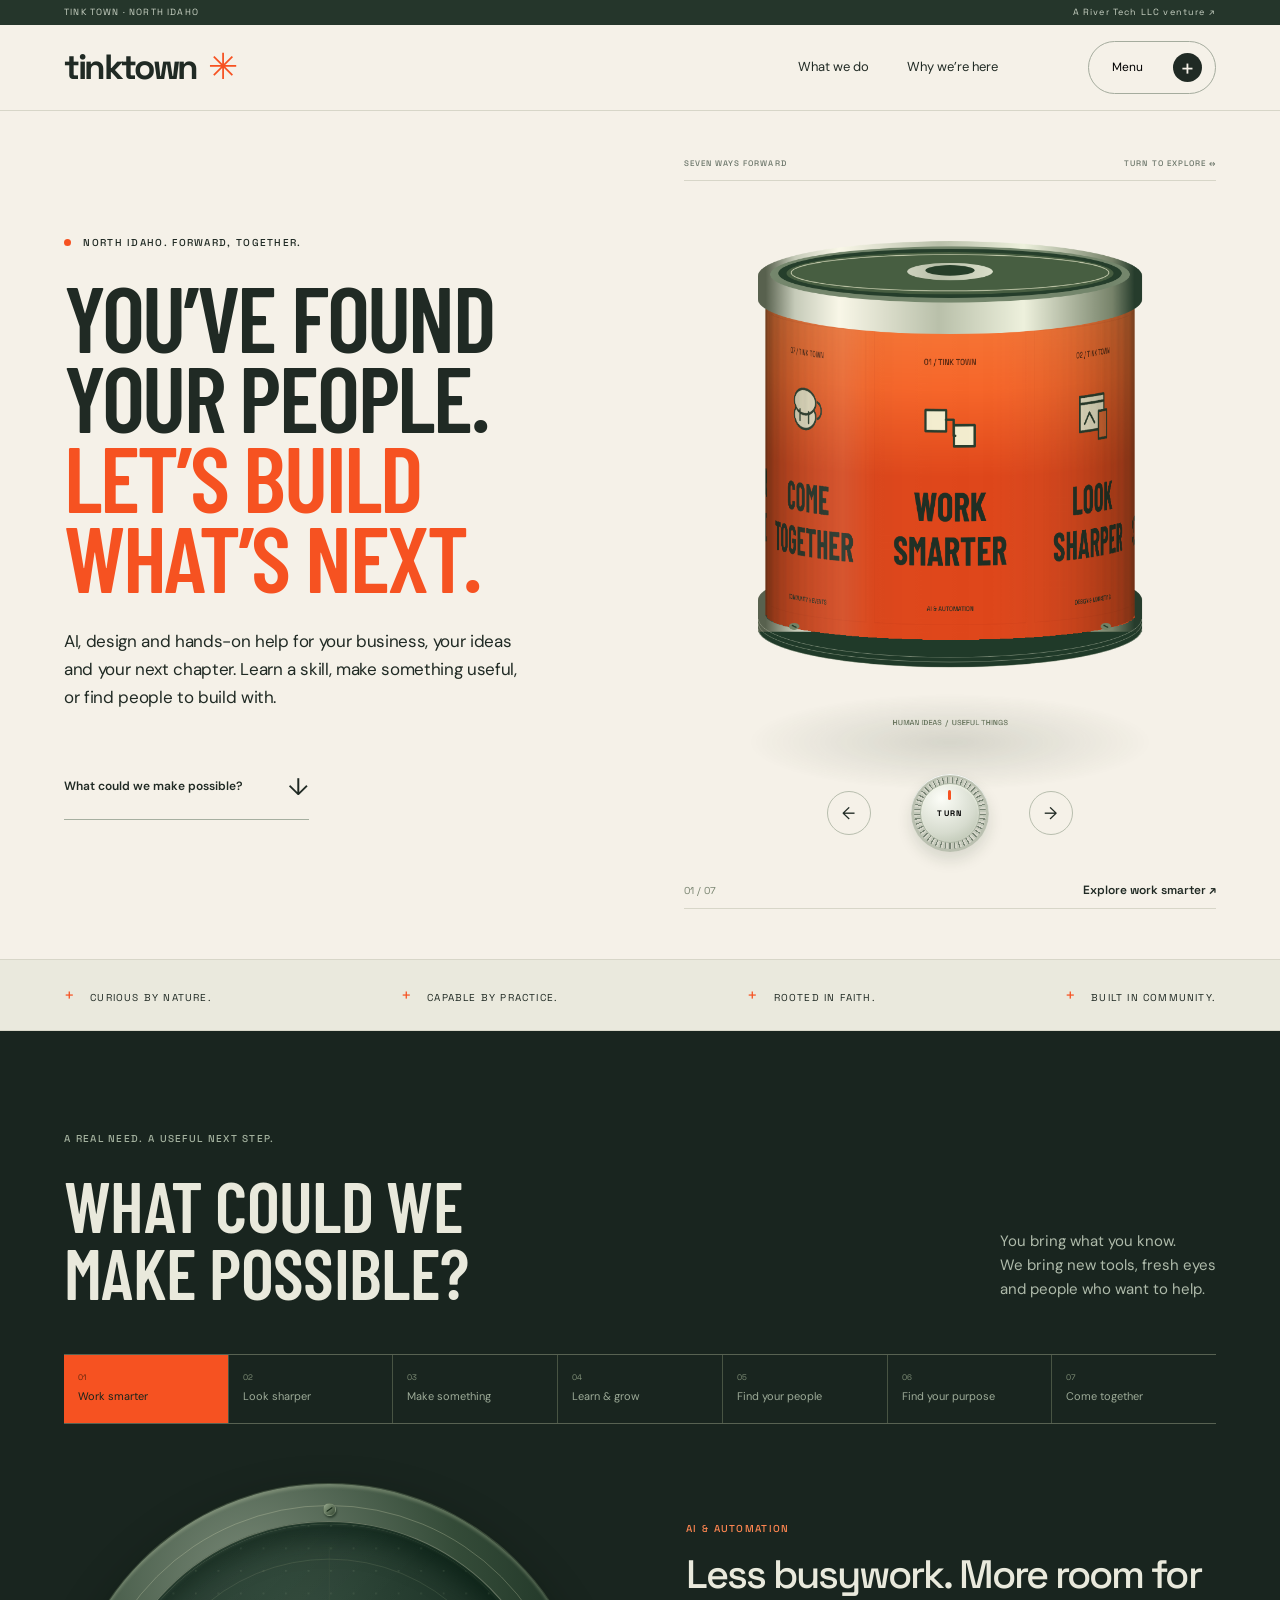
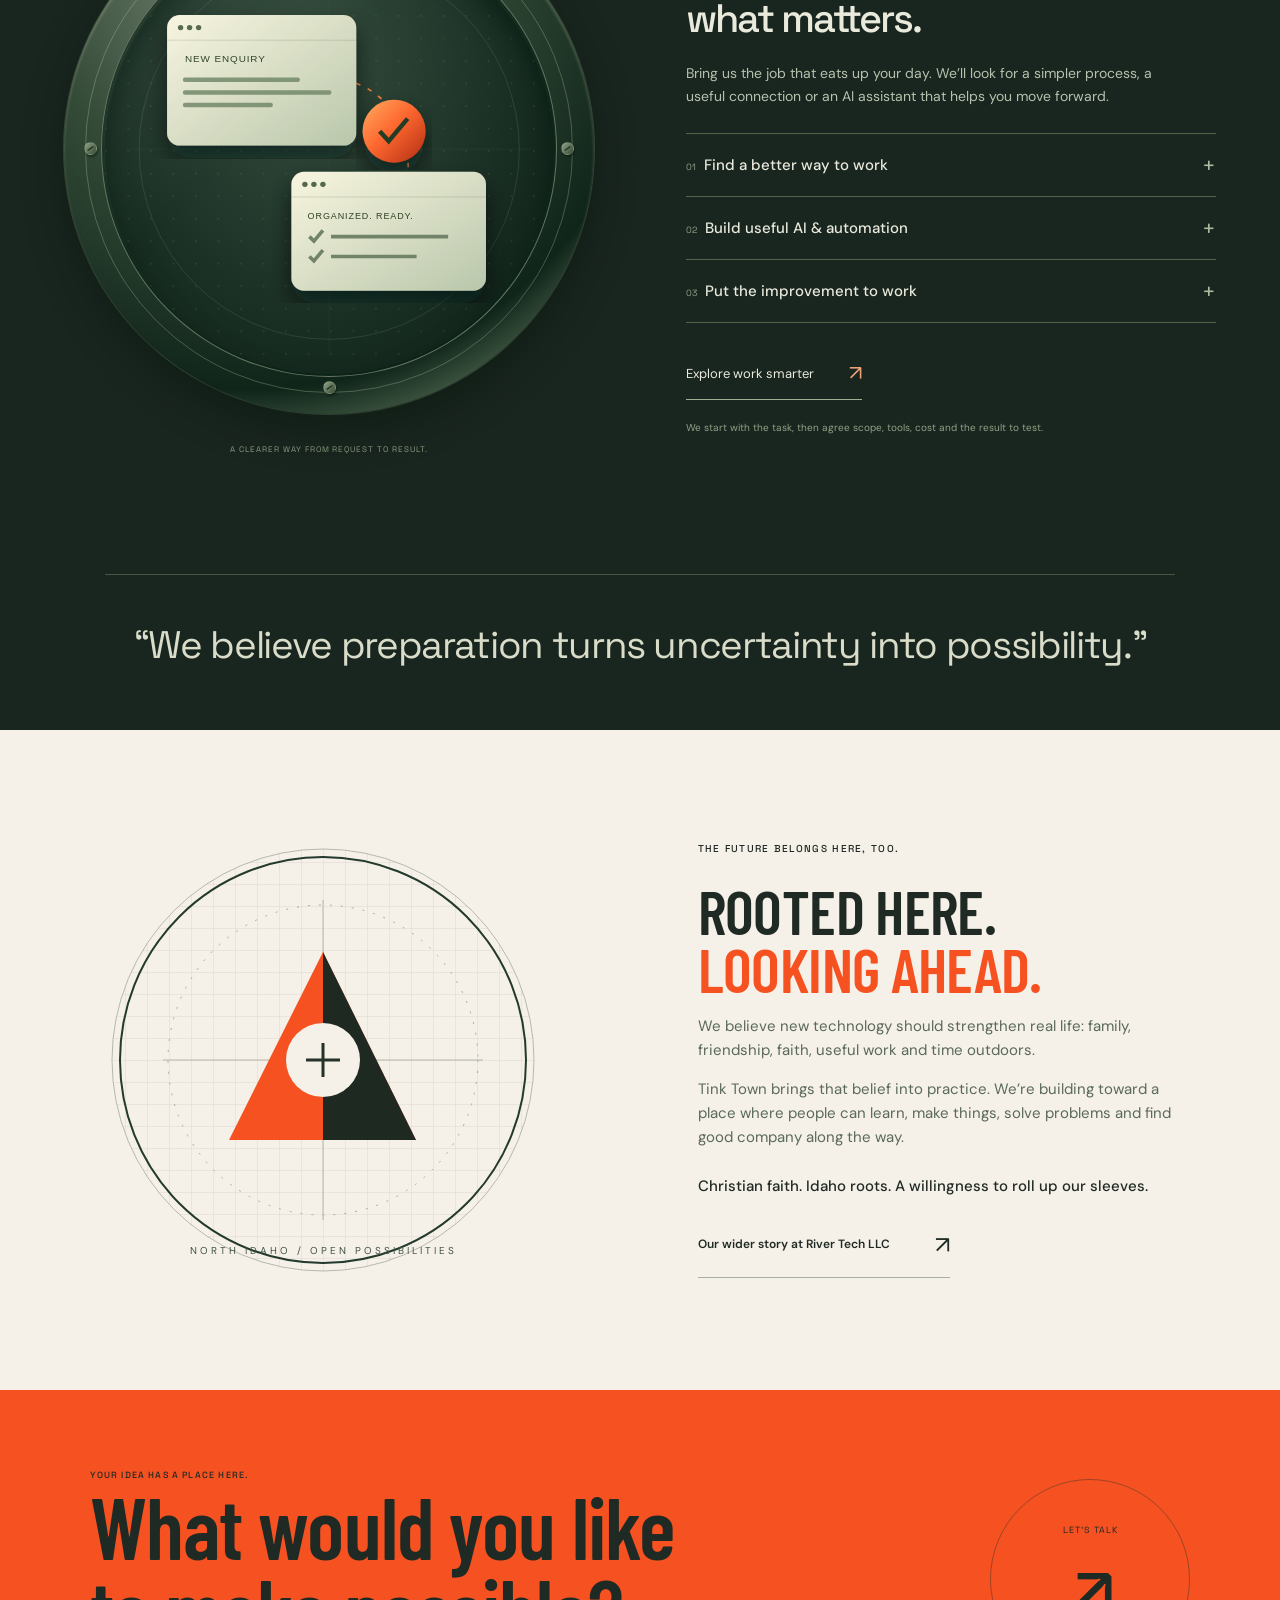
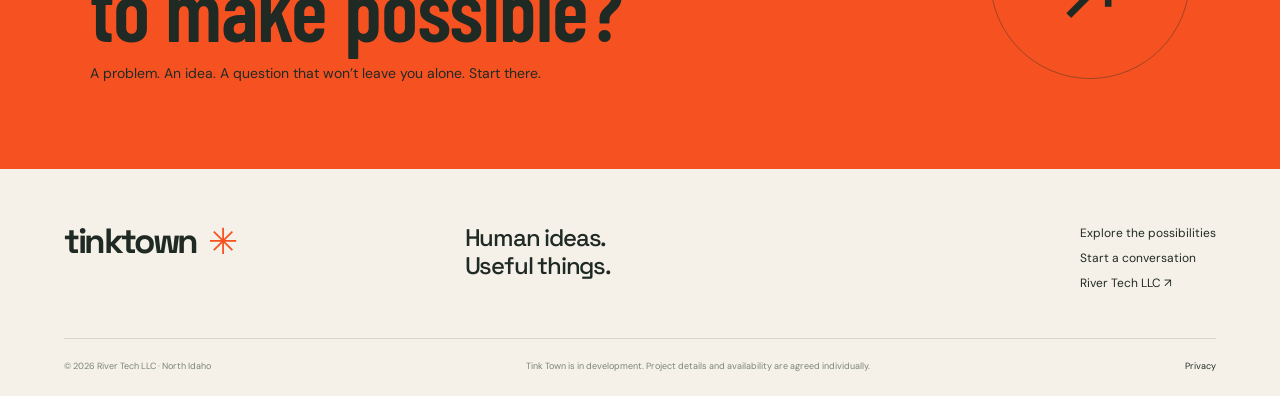
==== index.html @ 8df25b3e "Publish Tink Town at tink.town" ====
<!doctype html><html lang="en"><head><meta charset="utf-8"><meta name="viewport" content="width=device-width,initial-scale=1"><meta name="robots" content="index,follow"><meta name="theme-color" content="#f5f1e8"><title>You’ve found your people. Let’s build what’s next. | Tink Town</title><link rel="canonical" href="https://tink.town/"><meta name="description" content="Human ideas. Useful things. Explore practical help with AI, design, making and learning in North Idaho."><link rel="icon" href="assets/mark.svg" type="image/svg+xml"><link rel="preconnect" href="https://fonts.googleapis.com"><link rel="preconnect" href="https://fonts.gstatic.com" crossorigin><link href="https://fonts.googleapis.com/css2?family=Barlow+Condensed:wght@600;700;800&family=DM+Sans:wght@400;500;600;700&family=Space+Grotesk:wght@400;500;600;700&display=swap" rel="stylesheet"><link href="assets/site.css?v=20261024-public" rel="stylesheet"></head><body class="home"><a class="skip" href="#main">Skip to content</a><div class="preview-line">TINK TOWN · NORTH IDAHO <span><a href="https://rivertech.llc/">A River Tech LLC venture ↗</a></span></div><header class="site-header"><a class="wordmark" href="index.html" aria-label="Tink Town home">tinktown<span class="brand-star" aria-hidden="true">✳</span></a><nav aria-label="Main navigation"><a href="index.html#services">What we do</a><a href="index.html#our-story">Why we’re here</a></nav><button class="menu-button" aria-label="Open navigation" aria-controls="navigation" aria-haspopup="dialog" aria-expanded="false"><span>Menu</span><i aria-hidden="true">+</i></button></header><dialog id="navigation"><div class="dialog-top"><a class="wordmark" href="index.html">tinktown<span class="brand-star">✳</span></a><button data-close aria-label="Close navigation">×</button></div><p class="eyebrow">WHAT WOULD YOU LIKE TO DO?</p><div class="menu-grid"><a href="business.html"><span>01</span><strong>Work smarter</strong><small>AI & automation</small><b>↗</b></a><a href="creative.html"><span>02</span><strong>Look sharper</strong><small>Design & marketing</small><b>↗</b></a><a href="making.html"><span>03</span><strong>Make something</strong><small>Making & printing</small><b>↗</b></a><a href="learn.html"><span>04</span><strong>Learn & grow</strong><small>Training & education</small><b>↗</b></a><a href="talent.html"><span>05</span><strong>Find your people</strong><small>Talent & careers</small><b>↗</b></a><a href="purpose.html"><span>06</span><strong>Find your purpose</strong><small>Purpose & coaching</small><b>↗</b></a><a href="community.html"><span>07</span><strong>Come together</strong><small>Community & events</small><b>↗</b></a></div><div class="dialog-foot"><a href="start.html">Bring us an idea ↗</a><a href="https://rivertech.llc/">Our River Tech family ↗</a></div></dialog>
<main id="main">
<section class="hero wrap">
<div class="hero-copy"><p class="eyebrow"><span class="signal"></span> NORTH IDAHO. FORWARD, TOGETHER.</p><h1>YOU’VE FOUND<br>YOUR PEOPLE.<br><em>LET’S BUILD<br>WHAT’S NEXT.</em></h1><p class="hero-intro">AI, design and hands-on help for your business, your ideas and your next chapter. Learn a skill, make something useful, or find people to build with.</p><a class="text-link" href="#services">What could we make possible? <span>↓</span></a></div>
<div class="instrument"><div class="instrument-note"><span>SEVEN WAYS FORWARD</span><span>TURN TO EXPLORE ↔</span></div><canvas id="service-drum" width="1000" height="1100" aria-hidden="true"></canvas><div class="drum-controls"><button id="drum-prev" class="small-round" aria-label="Previous service">←</button><button id="drum-dial" class="dial" aria-label="Turn to the next service"><span class="dial-grip"></span><span class="dial-cap"><i></i><b>TURN</b></span></button><button id="drum-next" class="small-round" aria-label="Next service">→</button></div><div class="drum-caption" aria-live="polite"><span id="drum-count">01 / 07</span><a id="drum-link" href="#business">Explore work smarter <b>↗</b></a></div></div>
</section>
<div class="purpose-strip"><span>CURIOUS BY NATURE.</span><span>CAPABLE BY PRACTICE.</span><span>ROOTED IN FAITH.</span><span>BUILT IN COMMUNITY.</span></div>
<section class="services dark" id="services"><div class="wrap"><div class="section-heading"><div><p class="eyebrow">A REAL NEED. A USEFUL NEXT STEP.</p><h2>WHAT COULD WE<br>MAKE POSSIBLE?</h2></div><p>You bring what you know.<br>We bring new tools, fresh eyes<br>and people who want to help.</p></div><div class="mobile-service-picker"><label for="mobile-service-select">Find your starting point</label><select id="mobile-service-select" aria-controls="service-panel"><option value="0">Work smarter — AI & automation</option><option value="1">Look sharper — Design & marketing</option><option value="2">Make something — Making & printing</option><option value="3">Learn & grow — Training & education</option><option value="4">Find your people — Talent & careers</option><option value="5">Find your purpose — Purpose & coaching</option><option value="6">Come together — Community & events</option></select></div><div class="category-tabs" role="tablist" aria-label="Service categories"><button role="tab" id="tab-business" aria-controls="service-panel" aria-selected="true" tabindex="0" data-category="0"><span>01</span>Work smarter</button><button role="tab" id="tab-creative" aria-controls="service-panel" aria-selected="false" tabindex="-1" data-category="1"><span>02</span>Look sharper</button><button role="tab" id="tab-making" aria-controls="service-panel" aria-selected="false" tabindex="-1" data-category="2"><span>03</span>Make something</button><button role="tab" id="tab-learning" aria-controls="service-panel" aria-selected="false" tabindex="-1" data-category="3"><span>04</span>Learn & grow</button><button role="tab" id="tab-talent" aria-controls="service-panel" aria-selected="false" tabindex="-1" data-category="4"><span>05</span>Find your people</button><button role="tab" id="tab-purpose" aria-controls="service-panel" aria-selected="false" tabindex="-1" data-category="5"><span>06</span>Find your purpose</button><button role="tab" id="tab-community" aria-controls="service-panel" aria-selected="false" tabindex="-1" data-category="6"><span>07</span>Come together</button></div><div class="service-layout" id="service-panel" role="tabpanel" aria-labelledby="tab-business"><div class="portal-col"><div class="portal"><div class="portal-bolts" aria-hidden="true"><i></i><i></i><i></i><i></i></div><div class="portal-inner" id="portal-art" aria-hidden="true"></div><div class="portal-rim" aria-hidden="true"></div></div><span class="portal-caption" id="portal-caption">A CLEARER WAY FROM REQUEST TO RESULT.</span></div><div class="service-copy"><p class="eyebrow orange" id="service-label">AI & AUTOMATION</p><h3 id="service-headline">Less busywork.<br>More room for what matters.</h3><p id="service-intro"></p><div id="service-offers" class="offer-list"></div><div class="service-actions"><a id="service-cta" class="light-link" href="business.html">Explore work smarter <span>↗</span></a></div><p class="delivery-note" id="service-delivery"></p></div></div><blockquote class="service-quote" id="service-quote">“We believe preparation turns uncertainty into possibility.”</blockquote></div></section>
<section class="our-story wrap" id="our-story"><div class="story-emblem" aria-hidden="true"><svg viewBox="0 0 440 440"><defs><pattern id="grid" width="22" height="22" patternUnits="userSpaceOnUse"><path d="M22 0H0V22" fill="none" stroke="#c5c1b7" stroke-width=".5"/></pattern></defs><circle cx="220" cy="220" r="211" fill="url(#grid)" stroke="#b7b9ad"/><circle cx="220" cy="220" r="155" fill="none" stroke="#aaa999" stroke-dasharray="2 9"/><path d="M220 60V380M60 220H380" stroke="#b4b6a9"/><path d="M126 300 220 112 313 300Z" fill="#f65221"/><path d="M220 112v188h93" fill="#1e2921"/><circle cx="220" cy="220" r="37" fill="#f5f1e8"/><path d="M203 220h34M220 203v34" stroke="#243229" stroke-width="3"/><circle cx="220" cy="220" r="203" fill="none" stroke="#233a2d" stroke-width="2"/><text x="220" y="414" text-anchor="middle" font-size="10" letter-spacing="3" fill="#425246">NORTH IDAHO / OPEN POSSIBILITIES</text></svg></div><div><p class="eyebrow">THE FUTURE BELONGS HERE, TOO.</p><h2>ROOTED HERE.<br><em>LOOKING AHEAD.</em></h2><p>We believe new technology should strengthen real life: family, friendship, faith, useful work and time outdoors.</p><p>Tink Town brings that belief into practice. We’re building toward a place where people can learn, make things, solve problems and find good company along the way.</p><p class="story-line">Christian faith. Idaho roots. A willingness to roll up our sleeves.</p><a class="text-link" href="https://rivertech.llc/pages/story.html">Our wider story at River Tech LLC <span>↗</span></a></div></section>
<section class="closing"><div><span class="eyebrow">YOUR IDEA HAS A PLACE HERE.</span><h2>What would you like<br>to make possible?</h2><p>A problem. An idea. A question that won’t leave you alone. Start there.</p></div><a href="start.html?topic=general" class="big-arrow" aria-label="Start a conversation"><span>LET’S TALK</span><b aria-hidden="true">↗</b></a></section></main><footer class="footer"><div class="footer-top"><a class="wordmark" href="index.html">tinktown<span class="brand-star">✳</span></a><p>Human ideas.<br>Useful things.</p><div><a href="index.html#services">Explore the possibilities</a><a href="start.html">Start a conversation</a><a href="https://rivertech.llc/">River Tech LLC ↗</a></div></div><div class="footer-bottom"><span>© 2026 River Tech LLC · North Idaho</span><span>Tink Town is in development. Project details and availability are agreed individually.</span><a href="privacy.html">Privacy</a></div></footer><script>window.SERVICES=[{"id": "business", "name": "Work smarter", "label": "AI & automation", "headline": "Less busywork. More room for what matters.", "intro": "Bring us the job that eats up your day. We’ll look for a simpler process, a useful connection or an AI assistant that helps you move forward.", "delivery": "We start with the task, then agree scope, tools, cost and the result to test.", "url": "business.html", "services": [{"title": "Find a better way to work", "text": "Identify where time and effort are being lost.", "examples": [{"title": "Workflow review", "text": "Find repeated work, bottlenecks and disconnected processes."}]}, {"title": "Build useful AI & automation", "text": "Connect tools and simplify the repeated work that slows your team down.", "examples": [{"title": "AI agents", "text": "Build agents around a defined job, with human review where needed."}, {"title": "Connected business tools", "text": "Move information between systems instead of copying it by hand."}, {"title": "Customer enquiries", "text": "Improve intake and the handling of incoming questions."}, {"title": "Quotes and scheduling", "text": "Simplify preparing quotes and arranging the work."}, {"title": "Customer follow-up", "text": "Help teams keep track of enquiries and next steps."}, {"title": "Data entry", "text": "Reduce repetitive copying and formatting."}, {"title": "Document handling", "text": "Organize, summarize and move documents through a process."}, {"title": "Draft replies and reports", "text": "Prepare useful drafts for a person to review."}, {"title": "Meeting notes into action", "text": "Turn discussion into organized next steps."}]}, {"title": "Put the improvement to work", "text": "Test a small solution, help your team adopt it and support the handover.", "examples": [{"title": "Improvement pilots", "text": "Test a small working change before wider use."}, {"title": "Implementation and handover", "text": "Help the team use the improvement and agree follow-up support."}]}], "quoteRecords": [{"source": "https://rivertech.llc/pages/investing.html", "text": "Less time copying, chasing and formatting; more time thinking, serving customers and moving the business forward.", "id": 58}, {"source": "https://rivertech.llc/", "text": "We believe preparation turns uncertainty into possibility.", "id": 3}]}, {"id": "creative", "name": "Look sharper", "label": "Design & marketing", "headline": "You do good work. Let’s make it show.", "intro": "Your business has a story worth telling. Let’s make the website, images and everyday materials tell it beautifully—and make your next customer’s choice easier.", "delivery": "We agree the creative direction, deliverables and production arrangements around your project.", "url": "creative.html", "services": [{"title": "Websites & brand identity", "text": "Give your business a clear story and a look that reflects the quality of your work.", "examples": [{"title": "Website design and improvement", "text": "Make the business clearer and the customer journey easier."}, {"title": "Visual identity", "text": "Develop or refresh the look of a business or organization."}, {"title": "Messaging and storytelling", "text": "Help people understand what you do and why it matters."}]}, {"title": "Photography & video", "text": "Show what you do through compelling images and films.", "examples": [{"title": "Video production", "text": "Create videos that communicate the work and its value."}, {"title": "Product photography", "text": "Show products and their quality clearly."}]}, {"title": "Marketing & campaign design", "text": "Bring the same strong message to your ads, print materials and outreach.", "examples": [{"title": "Advertising creative", "text": "Create the visual and written materials for advertisements."}, {"title": "Graphic design", "text": "Design useful, consistent business and outreach materials."}, {"title": "Print and sign design", "text": "Create artwork for flyers, posters, signs and other physical materials."}, {"title": "Campaign materials", "text": "Carry one story across website, video, print and outreach."}, {"title": "Church and ministry communication", "text": "Apply design, websites, video and print to ministry and outreach."}]}], "quoteRecords": [{"source": "https://rivertech.llc/pages/tink-town.html", "text": "Our work deserves a better story.", "id": 71}, {"source": "https://rivertech.llc/pages/tink-town.html", "text": "One story. Many ways to share it.", "id": 72}]}, {"id": "making", "name": "Make something", "label": "Making & printing", "headline": "You can picture it. Let’s make it real.", "intro": "A sketch, a file, a broken part, a wild idea. Let’s work through what it needs to do and find a practical way to make it.", "delivery": "Production depends on the equipment and expertise a project needs. Our own workshop will grow in stages; specialist work can be arranged separately.", "url": "making.html", "services": [{"title": "Design & prototype", "text": "Turn an idea, sketch or broken part into something you can test.", "examples": [{"title": "Design from a sketch or idea", "text": "Work out dimensions, materials and what the object needs to do."}, {"title": "3D modeling", "text": "Prepare a digital model for a physical object."}, {"title": "Prototypes and test models", "text": "Make an early version to try and refine."}]}, {"title": "Make, build & tinker", "text": "Create custom parts and projects, or find supplies to build your own.", "examples": [{"title": "Custom and replacement parts", "text": "Assess a broken part or a specific need and possible production methods."}, {"title": "Brackets, fixtures and enclosures", "text": "Make practical parts for holding, protecting or supporting things."}, {"title": "Panels, signs and displays", "text": "Produce useful objects and display pieces."}, {"title": "Filament 3D printing", "text": "Build suitable objects layer by layer from filament."}, {"title": "Resin 3D printing", "text": "Produce suitable detailed parts, with washing and curing."}, {"title": "Fiber laser cutting", "text": "Cut suitable metal parts, brackets, panels and signs."}, {"title": "CO₂ laser cutting", "text": "Cut appropriate materials such as wood and acrylic."}, {"title": "Waterjet cutting", "text": "Cut suitable materials using an abrasive waterjet."}, {"title": "CNC routing", "text": "Shape wood, plastics and composite panels."}, {"title": "CNC milling", "text": "Machine three-dimensional parts from solid stock."}, {"title": "Sheet-metal bending", "text": "Form sheet parts with a press brake."}, {"title": "Parts finishing and assembly", "text": "Deburr, tap, countersink, insert hardware and assemble."}, {"title": "Robotics and electronics projects", "text": "Bring tools and appropriate specialist expertise to practical projects."}, {"title": "Maker supplies", "text": "Sell robotics components, modeling parts and useful supplies."}]}, {"title": "Print & signs", "text": "Produce the everyday materials that help your business get noticed.", "examples": [{"title": "Everyday business printing", "text": "Flyers, brochures, business cards, menus and booklets."}, {"title": "Large-format printing", "text": "Posters, banners, signs and displays."}, {"title": "Vinyl lettering and decals", "text": "Produce adhesive graphics for suitable applications."}, {"title": "Print finishing", "text": "Trim, fold, crease, bind, laminate and mount."}]}], "quoteRecords": [{"source": "https://rivertech.llc/pages/river-tech.html", "text": "From “what if?” to “look what I made.”", "id": 19}, {"source": "https://rivertech.llc/pages/investing.html", "text": "Design it. Print it. Make it.", "id": 18}]}, {"id": "learning", "name": "Learn & grow", "label": "Training & education", "headline": "Come curious. Leave capable.", "intro": "Learn by doing something that matters to you. From everyday AI to hands-on making, the aim is confidence you can put to work.", "delivery": "We agree the subject, instructor, group and venue. Schools and colleges approve their own participation and any academic credit.", "url": "learn.html", "services": [{"title": "AI for you & your team", "text": "Learn to use AI confidently and responsibly on real work.", "examples": [{"title": "AI for everyday work", "text": "Teach individuals and teams using tasks they actually do."}, {"title": "AI for administrators", "text": "Apply AI to documents, communications and repeatable office work."}, {"title": "Agentic Mindset", "text": "Define outcomes, break down work, delegate, review and improve."}, {"title": "Team improvement sprints", "text": "Pair training with a small working improvement."}, {"title": "Ethical and safe technology use", "text": "Teach privacy, accuracy, truthfulness, responsibility and discernment."}]}, {"title": "Creative & maker workshops", "text": "Build skills by making something useful.", "examples": [{"title": "Design and creative technology", "text": "Learn through a useful website, video, graphic or print project."}, {"title": "Robotics workshops", "text": "Learn practical skills through a project that does something."}, {"title": "Youth technology workshops", "text": "Connect young people with useful, hands-on projects."}, {"title": "Specialist creative courses", "text": "Explore coding, games, film, 3D modeling or arts when an instructor and delivery are arranged."}]}, {"title": "Courses for schools & ministries", "text": "Develop a workshop, short course or module around the people you serve.", "examples": [{"title": "School field trips and mentoring", "text": "Connect learning with tools, experienced people and practical work."}, {"title": "College courses and modules", "text": "Develop guest sessions, short courses or modules with a college."}, {"title": "Bible college technology courses", "text": "Connect practical technology with ministry and working life."}, {"title": "Technology for ministry", "text": "Apply tools to research, communication, administration and service."}]}], "quoteRecords": [{"source": "https://rivertech.llc/", "text": "Learn what is changing. Build the skills. Put them to work on something that matters.", "id": 4}, {"source": "https://rivertech.llc/pages/investing.html", "text": "The goal is a working improvement, not a presentation everyone forgets.", "id": 59}]}, {"id": "talent", "name": "Find your people", "label": "Talent & careers", "headline": "Good people. Meaningful work. Let’s connect the two.", "intro": "Find people who can think, communicate and build. Or bring your own abilities and explore where they could make a difference.", "delivery": "Employer introductions and placement terms are being developed. Any fee is agreed with the employer; hiring decisions remain theirs.", "url": "talent.html", "services": [{"title": "Find capable people", "text": "Meet potential hires and see what they can actually do.", "examples": [{"title": "Employer introductions", "text": "Match suitable people to employers with candidate permission."}, {"title": "Evidence of practical ability", "text": "Help employers assess work samples, experience and teamwork."}, {"title": "Employer-paid placement", "text": "Explore a success-fee service for an agreed qualifying hire; terms remain proposed."}]}, {"title": "Put your skills to work", "text": "Contribute your technical ability, creativity and judgment to paid projects.", "examples": [{"title": "Work with Tink Town", "text": "Paid projects combining technical ability, creativity and judgment."}]}, {"title": "Build a path from learning to work", "text": "Connect students and graduates with practical projects, experienced people and career possibilities.", "examples": [{"title": "Student and graduate pathways", "text": "Connect learning to projects, experienced people and meaningful work."}]}], "quoteRecords": [{"source": "https://rivertech.llc/", "text": "River Tech develops problem-solvers. Tink Town puts problem-solvers to work.", "id": 13}, {"source": "https://rivertech.llc/pages/river-tech.html", "text": "Talent matters. So does the person carrying it.", "id": 55}]}, {"id": "purpose", "name": "Find your purpose", "label": "Purpose & coaching", "headline": "Your gifts. Your calling. Let’s find your next step.", "intro": "You don’t need to arrive with a finished plan. Bring the idea, the question, or the sense that you have something more to give.", "delivery": "Practical purpose and project coaching, with the format and cost agreed together.", "url": "purpose.html", "services": [{"title": "Discover your direction", "text": "Explore your strengths, your calling and where you can make a contribution.", "examples": [{"title": "Discover your strengths", "text": "Identify gifts, interests and the things you can contribute."}, {"title": "Explore your calling", "text": "Consider where your abilities meet a real need."}]}, {"title": "Give your idea shape", "text": "Turn a business, ministry or community idea into a practical first step.", "examples": [{"title": "Shape an idea", "text": "Develop the beginnings of a business, ministry or community project."}, {"title": "Choose a first experiment", "text": "Turn a big aspiration into a manageable thing to try."}]}, {"title": "Move forward with support", "text": "Affordable coaching, encouragement and connections to help you follow through.", "examples": [{"title": "Find people and resources", "text": "Connect with a collaborator, skill, tool or learning opportunity."}, {"title": "Affordable purpose coaching", "text": "Practical encouragement and help staying focused on the next step."}]}], "quoteRecords": [{"source": "https://rivertech.llc/pages/dream-big.html", "text": "Fan your calling into flame", "id": 28}, {"source": "https://rivertech.llc/pages/dream-big.html", "text": "Dream big. You’ve found your people.", "id": 23}]}, {"id": "community", "name": "Come together", "label": "Community & events", "headline": "Pull up a chair. You’re in good company.", "intro": "A place for coffee, curiosity and people who want to build a good future together. Work, learning and community belong in the same conversation.", "delivery": "The permanent café and workshop are in development. Events and gatherings can begin in suitable shared or booked spaces.", "url": "community.html", "services": [{"title": "A place to work & belong", "text": "Coffee, shared tables and regular gatherings where friendships and ideas can grow.", "examples": [{"title": "Coffee and conversation", "text": "A welcoming place to spend time and discover what others are making."}, {"title": "Shared workspace", "text": "Tables and workspaces where ideas and collaborations can develop."}, {"title": "Weekly gatherings", "text": "Build friendships and give ideas room to take shape."}]}, {"title": "Events that bring the future closer", "text": "Bring your team or community together for food, ideas, demonstrations and hands-on discovery.", "examples": [{"title": "Company events", "text": "Host staff or clients in a setting built around useful ideas and technology."}, {"title": "Public events and workshops", "text": "Create gatherings for the wider community."}, {"title": "Agentic Mindset evenings", "text": "Dinner, a keynote, live demonstrations and a guided group exercise."}, {"title": "Recurring team sessions", "text": "Return monthly or quarterly to explore changes and review practical experiments."}, {"title": "Performances and talks", "text": "Use a small stage for creative and community gatherings."}]}, {"title": "Faith & community in action", "text": "Gather for worship, learn together and put local knowledge to work serving others.", "examples": [{"title": "Worship support", "text": "Draw on the River Tech performing-arts connection, with delivery agreed."}, {"title": "Prayer and devotionals", "text": "Include Christian talks, prayer and devotionals in an agreed gathering."}, {"title": "Faith and technology events", "text": "Combine practical learning with Christian reflection and worship."}, {"title": "Outdoor and agricultural projects", "text": "Work with farmers, hunters, hikers, craftspeople and outdoor groups."}, {"title": "Community service and demonstrations", "text": "Share knowledge and make things that help people care for the local area."}]}], "quoteRecords": [{"source": "https://rivertech.llc/pages/dream-big.html", "text": "A place to belong. People to build with.", "id": 25}, {"source": "https://rivertech.llc/pages/community.html", "text": "Christian faith, the natural world and useful technology belong together in the future we are building.", "id": 41}]}];</script><script src="assets/site.js?v=20261024-public"></script></body></html>
---- assets/site.css ----
:root{--paper:#f5f1e8;--ink:#202a24;--muted:#717970;--orange:#f65221;--line:#d7d6c8;--dark:#19251f;--light:#e9e9dc;--font:'DM Sans',sans-serif;--display:'Barlow Condensed',sans-serif;--tech:'Space Grotesk',sans-serif}*{box-sizing:border-box}html{scroll-behavior:smooth;scroll-padding-top:30px}body{margin:0;background:var(--paper);color:var(--ink);font:16px/1.6 var(--font);-webkit-font-smoothing:antialiased}a{color:inherit;text-decoration:none}button,input,textarea,select{font:inherit}button,a,input,textarea,select{-webkit-tap-highlight-color:transparent}button{cursor:pointer}button:focus-visible,a:focus-visible,input:focus-visible,summary:focus-visible,select:focus-visible,textarea:focus-visible{outline:3px solid #327acd;outline-offset:5px}button:disabled{cursor:default}.wrap{width:min(1392px,90%);margin:auto}.skip{position:fixed;left:20px;top:-100px;background:white;z-index:100;padding:12px 20px}.skip:focus{top:10px}.preview-line{background:#25362b;color:#c9d2c4;padding:6px 5%;font:9px/1.4 var(--tech);letter-spacing:.13em;display:flex;justify-content:space-between}.site-header{height:102px;width:90%;margin:auto;display:flex;align-items:center;justify-content:space-between;border-bottom:1px solid var(--line);gap:30px}.wordmark{display:inline-flex;align-items:center;gap:11px;font:700 35px/1 var(--tech);letter-spacing:-2.4px}.brand-star{font:normal 36px/1 var(--font);color:var(--orange);letter-spacing:0}.site-header nav{display:flex;gap:38px;margin-left:auto;margin-right:60px;font-size:13px}.site-header nav a:hover{color:var(--orange)}.menu-button{border:1px solid #a5ac9e;background:none;display:flex;align-items:center;gap:30px;border-radius:32px;padding:11px 13px 11px 23px;font-size:12px}.menu-button i{display:grid;place-items:center;width:29px;height:29px;border-radius:50%;font:normal 24px var(--tech);background:var(--ink);color:var(--paper)}.eyebrow{font:500 10px/1.6 var(--tech);letter-spacing:.13em;text-transform:uppercase;margin:0 0 25px}.signal{width:7px;height:7px;border-radius:50%;background:var(--orange);display:inline-block;margin-right:8px}.hero{display:grid;grid-template-columns:1.1fr 1fr;align-items:center;gap:3%;min-height:810px;padding-top:35px;padding-bottom:50px}.hero h1,.business-hero h1{font:600 clamp(78px,7.8vw,133px)/.87 var(--display);letter-spacing:-.025em;margin:0 0 30px}.hero h1 em,.business-hero h1 em{font-style:normal;color:var(--orange)}.hero-intro{font-size:17px;line-height:1.65;max-width:465px;letter-spacing:-.02em}.hero-copy>.text-link{margin-top:27px}.text-link{display:inline-flex;gap:45px;align-items:center;border-bottom:1px solid #a6afa0;font-size:12px;font-weight:600;padding:13px 0}.text-link span{font-size:24px;font-weight:400}.instrument{position:relative;align-self:center;margin-top:0;min-width:0}.instrument-note{font:500 8px var(--tech);letter-spacing:.13em;display:flex;justify-content:space-between;color:#6a7569;border-bottom:1px solid var(--line);padding:12px 0}.instrument canvas{display:block;width:110%;height:auto;margin:-10px -5% -40px;aspect-ratio:1/1.1;touch-action:pan-y;cursor:grab}.instrument canvas:active{cursor:grabbing}.drum-controls{display:flex;justify-content:center;align-items:center;gap:40px;position:relative}.small-round{background:none;border:1px solid #b8beae;border-radius:50%;width:36px;height:36px;font-size:17px;color:var(--ink)}.small-round:hover{background:var(--orange);border-color:var(--orange)}.dial{position:relative;display:block;padding:0;width:78px;height:78px;border:0;border-radius:50%;background:#bac0b0;box-shadow:0 8px 15px #1a311821,0 1px 1px #fff inset}.dial-grip{position:absolute;inset:3px;border-radius:50%;background:repeating-conic-gradient(#d4d5c9 0deg 3deg,#7a8576 3deg 5deg,#c2c8b9 5deg 8deg);transition:transform .7s}.dial-cap{position:absolute;inset:9px;background:radial-gradient(circle at 35% 25%,#fcfdf7,#d7dccf 60%,#b1bba6);border:1px solid #afb8a6;border-radius:50%;box-shadow:0 1px 2px #eff3e5 inset;display:flex;align-items:center;justify-content:center;font:500 8px var(--tech);letter-spacing:.16em}.dial-cap i{position:absolute;top:6px;width:3px;height:10px;background:var(--orange);border-radius:3px;transform-origin:50% 25px;transition:transform .7s}.dial:hover .dial-cap{background:#ebece0}.drum-caption{display:flex;justify-content:space-between;align-items:center;font:10px var(--tech);border-bottom:1px solid var(--line);padding:20px 0 10px;margin-top:10px}.drum-caption>span{color:#76826e}.drum-caption a{font-size:12px;font-weight:600}.drum-caption b{font-size:19px;margin-left:18px}.purpose-strip{display:flex;justify-content:space-between;gap:25px;font:10px var(--tech);letter-spacing:.12em;padding:24px 5%;border-top:1px solid var(--line);border-bottom:1px solid var(--line);background:#eae9dd}.purpose-strip span:before{content:'+';color:var(--orange);margin-right:14px;font-size:17px}.dark{background:var(--dark);color:var(--light)}.services{padding:100px 0 50px;overflow:hidden}.section-heading{display:flex;justify-content:space-between;gap:50px;align-items:end;margin-bottom:48px}.section-heading h2,.our-story h2,.closing h2,.answers h2{font:600 clamp(48px,5.5vw,88px)/.95 var(--display);letter-spacing:-.01em;margin:0}.section-heading>p{font-size:15px;max-width:320px;margin-bottom:5px;color:#aebaaa}.section-heading .eyebrow{color:#a4b29f}.category-tabs{display:flex;border-top:1px solid #586252;border-bottom:1px solid #586252;gap:0;margin-bottom:60px}.category-tabs button{font-size:11px;flex:1;text-align:left;background:none;color:#9dab98;border:0;border-right:1px solid #485443;padding:17px 14px;transition:background .2s,color .2s}.category-tabs button:last-child{border-right:0}.category-tabs button span{display:block;font:8px var(--tech);color:#819179;margin-bottom:6px}.category-tabs button[aria-selected=true]{background:var(--orange);color:#17241c}.category-tabs button[aria-selected=true] span{color:#60260d}.category-tabs button:hover{color:white}.service-layout{display:grid;grid-template-columns:1fr 1fr;gap:8%;align-items:center}.portal-col{min-width:0}.portal{position:relative;aspect-ratio:1;max-width:530px;width:100%;border-radius:50%;padding:7.5%;background:radial-gradient(circle at 35% 18%,#798977,#344b38 38%,#10251a 74%,#668064 90%,#b5baa3 96%,#172f21 98%);box-shadow:0 15px 40px #00130860,0 0 0 1px #7b927063,inset 0 3px 3px #ced9b547}.portal:after{content:'';position:absolute;inset:4%;border-radius:50%;border:1px solid #dce1bd44;pointer-events:none}.portal-inner{position:relative;overflow:hidden;border-radius:50%;height:100%;background:radial-gradient(ellipse at 45% 30%,#344d3e,#13271d 75%);box-shadow:inset 0 15px 25px #00170c90,0 0 0 3px #0b2317}.portal-inner>svg{width:100%;height:100%;display:block}.portal-rim{position:absolute;inset:7%;border:1px solid #ced2b778;border-radius:50%;pointer-events:none;background:linear-gradient(135deg,#fff1,transparent 42%);box-shadow:inset 1px 2px 4px #c8d7b322}.portal-bolts i{position:absolute;background:linear-gradient(130deg,#92a589,#344732);border:1px solid #a1b19544;width:13px;height:13px;border-radius:50%;box-shadow:1px 2px 2px #00140777;z-index:3}.portal-bolts i:after{content:'';position:absolute;left:2px;right:2px;top:5px;height:1px;background:#172b19;transform:rotate(-35deg)}.portal-bolts i:nth-child(1){top:3.7%;left:48.8%}.portal-bolts i:nth-child(2){top:48.8%;right:3.7%}.portal-bolts i:nth-child(3){bottom:3.7%;left:48.8%}.portal-bolts i:nth-child(4){top:48.8%;left:3.7%}.portal-caption{font:8px var(--tech);letter-spacing:.12em;display:block;text-align:center;margin:30px 0;color:#8c9f83}.service-copy .eyebrow{margin-bottom:16px}.orange{color:#ff8651}.service-copy h3,.workflow-console h3{font:500 clamp(32px,3.1vw,49px)/1.1 var(--tech);letter-spacing:-.05em;margin:0 0 22px;max-width:550px}.service-copy>p:not(.eyebrow){color:#b6c2ae;font-size:14px;max-width:500px}.offer-list{border-top:1px solid #52634a;margin:26px 0}.offer-list details{border-bottom:1px solid #52634a}.offer-list summary{display:flex;align-items:center;justify-content:space-between;gap:14px;cursor:pointer;font-size:15px;font-weight:500;padding:17px 0;list-style:none}.offer-list summary::-webkit-details-marker{display:none}.offer-list summary:after{content:'+';font:22px var(--tech);color:#a9bda0}.offer-list details[open] summary:after{content:'−'}.offer-list summary span{font:9px var(--tech);color:#92a287;margin-right:8px}.offer-list details p{color:#9faf98;font-size:13px;margin:0 0 14px 31px;line-height:1.7}.example-tags{display:flex;gap:7px;flex-wrap:wrap;margin:0 0 20px 31px}.example-tags span{font-size:10px;border:1px solid #475d3d;border-radius:20px;padding:4px 10px;color:#b0c2a4}.light-link{display:inline-flex;border-bottom:1px solid #9eaf94;align-items:center;gap:35px;font-size:13px;padding:8px 0}.light-link span{font-size:21px;color:#eea276}.delivery-note{font-size:10px!important;line-height:1.65;color:#8fa385!important;max-width:500px!important;margin-top:20px}.service-quote{font:400 clamp(22px,3vw,44px)/1.3 var(--tech);letter-spacing:-.035em;text-align:center;max-width:1070px;margin:90px auto 10px;padding-top:45px;border-top:1px solid #495941;color:#d9dcc9}.our-story{padding-block:110px;display:grid;grid-template-columns:1fr 1fr;align-items:center;gap:10%}.story-emblem{max-width:440px;width:100%;margin:auto}.story-emblem svg{display:block;width:100%}.our-story h2{font-size:clamp(50px,4.8vw,78px)}.our-story h2 em{font-style:normal;color:var(--orange)}.our-story p:not(.eyebrow){font-size:15px;color:#5a695a;max-width:500px}.our-story .story-line{color:var(--ink)!important;font-weight:500;padding-top:10px}.closing{background:var(--orange);padding:70px 7%;display:flex;align-items:center;justify-content:space-between;gap:50px}.closing h2{font-size:clamp(58px,6.7vw,110px)}.closing p:not(.eyebrow){font-size:14px;max-width:480px}.closing .eyebrow{font-size:9px}.big-arrow{border-radius:50%;width:200px;height:200px;border:1px solid #2631276b;display:flex;align-items:center;justify-content:center;flex-direction:column;flex-shrink:0;transition:background .3s,color .3s}.big-arrow span{font:9px var(--tech);letter-spacing:.1em}.big-arrow b{font:normal 90px/1.1 var(--tech)}.big-arrow:hover{background:var(--ink);color:var(--orange)}.footer{background:var(--paper);padding:55px 5% 22px}.footer-top{display:grid;grid-template-columns:1fr 1fr 1fr;gap:50px;align-items:start;padding-bottom:45px}.footer-top>p{font:500 24px/1.2 var(--tech);letter-spacing:-.05em;margin:0}.footer-top>div{display:grid;gap:6px;font-size:12px;justify-self:end}.footer-bottom{border-top:1px solid var(--line);padding-top:20px;display:flex;justify-content:space-between;gap:30px;color:#7b8576;font-size:9px}.footer-bottom>span:nth-child(2){max-width:430px}.footer-bottom a{color:var(--ink)}dialog{border:0;width:calc(100% - 40px);max-width:1050px;border-radius:22px;padding:40px;background:var(--paper);color:var(--ink)}dialog::backdrop{background:#132219ca;backdrop-filter:blur(12px)}.dialog-top{display:flex;justify-content:space-between;align-items:center;margin-bottom:45px}.dialog-top button{border:1px solid #a6afa0;border-radius:50%;width:40px;height:40px;background:none;font-size:26px}.menu-grid{display:grid;grid-template-columns:1fr 1fr;gap:0 30px}.menu-grid a{display:grid;grid-template-columns:25px 1fr 15px;border-top:1px solid var(--line);padding:18px 0;gap:0 10px}.menu-grid span{font-size:9px;color:#7c8775;padding-top:4px}.menu-grid strong{font:500 22px var(--tech);letter-spacing:-.04em}.menu-grid small{grid-column:2;font-size:11px;color:#788171}.menu-grid b{grid-column:3;grid-row:1/3;color:var(--orange);font-size:24px;font-weight:400}.menu-grid a:hover strong{color:var(--orange)}.dialog-foot{display:flex;justify-content:space-between;gap:20px;border-top:1px solid var(--line);margin-top:20px;padding-top:25px;font-size:12px}.breadcrumb{font-size:11px;color:#73806e;display:inline-block;margin-bottom:40px}.business-hero{display:grid;grid-template-columns:1fr 1fr;gap:10%;padding-top:50px;padding-bottom:80px;align-items:center}.business-hero h1{font-size:clamp(78px,7.6vw,125px)}.business-hero .hero-intro{font-size:16px}.time-instrument{padding-top:35px}.time-face{position:relative;border-radius:50%;aspect-ratio:1;max-width:460px;width:100%;margin:25px auto;background:radial-gradient(circle at 40% 20%,#354c38,#182d1c 65%,#345137 79%,#192a1d 80% 82%,#5d7558 83%,#c2c8aa 84%,#344a33 86% 94%,#9da78c 95%,#bec5ac 96%,#3c5237 98%);box-shadow:0 20px 40px #273c2426,0 2px 2px #c8cbb9 inset;overflow:hidden}.time-ticks{position:absolute;inset:10%;border-radius:50%;background:repeating-conic-gradient(from -90deg,#c9d5ba 0 1deg,transparent 1deg 6deg);mask:radial-gradient(circle,transparent 64%,black 64% 67%,transparent 67%);opacity:.6}.time-display{position:absolute;inset:0;display:flex;flex-direction:column;align-items:center;justify-content:center;color:#e2e7cc}.time-display>span{font:9px var(--tech);letter-spacing:.2em;color:#acba9c}.time-display output{font:500 clamp(65px,7vw,114px)/1.2 var(--tech);letter-spacing:-.07em}.time-display b{font:10px var(--tech);letter-spacing:.15em}.time-display small{font:9px var(--tech);color:#90a47f;margin-top:18px}.hand{position:absolute;left:calc(50% - 2px);top:9%;height:10%;width:4px;background:var(--orange);transform-origin:50% 410%;transform:rotate(-75deg);transition:transform .25s;border-radius:3px}.screw{position:absolute;width:12px;height:12px;border:1px solid #bdc4a875;border-radius:50%;background:#7e8f6c;box-shadow:0 2px 4px #0005}.screw:after{content:'';position:absolute;width:7px;height:1px;left:1px;top:4px;background:#26371f;transform:rotate(-30deg)}.s1{left:48.6%;top:3.1%}.s2{left:8%;top:73%}.s3{right:8%;top:73%}.time-sliders{max-width:400px;margin:28px auto 0;display:grid;gap:5px}.time-sliders label{display:flex;justify-content:space-between;font-size:11px;margin-top:10px}.time-sliders output{font:12px var(--tech);color:var(--orange)}input[type=range]{width:100%;height:18px;accent-color:var(--orange);cursor:ew-resize}.instrument-footnote{font-size:10px;color:#78836e;text-align:center;max-width:330px;margin:15px auto}.business-options{padding-top:70px;padding-bottom:95px;border-top:1px solid var(--line)}.business-options .section-heading>p{color:#6c7965}.business-options .section-heading .eyebrow{color:#7b886f}.business-options h2{font-size:clamp(50px,5.2vw,82px)}.chapter{border-top:1px solid #bec8b5;display:grid;grid-template-columns:1fr 3fr;padding:35px 0;gap:50px}.chapter-number{font:400 78px/1 var(--display);color:#c4c8b7}.chapter h3{font:500 29px var(--tech);letter-spacing:-.04em;margin:0 0 10px}.chapter p{font-size:15px;color:#5f7058;max-width:760px;margin:10px 0}.chapter .example-line{font-size:12px;color:#7b896f;max-width:740px}.workflow-demo{padding-block:90px}.workflow-layout{display:grid;grid-template-columns:1fr 1fr;gap:10%;align-items:center}.workflow-console p{font-size:14px;color:#b0c1a5}.step-buttons{display:flex;gap:0;border:1px solid #5f7351;margin-bottom:30px}.step-buttons button{font:9px var(--tech);letter-spacing:.08em;flex:1;background:none;border:0;color:#a5bb98;padding:16px 8px}.step-buttons button[aria-selected=true]{background:#e7ead7;color:#26371d}.sample-note{background:#30412a;border:1px solid #5c7050;border-radius:7px;padding:20px;margin-top:25px}.sample-note span{font:8px var(--tech);letter-spacing:.12em;color:#a8bc96}.sample-note p{margin:10px 0 0;font-size:16px;color:#e1e6cd}.answers{display:grid;grid-template-columns:1fr 1.3fr;gap:9%;padding-block:95px}.answers details{border-top:1px solid #c3ccbb}.answers details:last-child{border-bottom:1px solid #c3ccbb}.answers summary{display:flex;justify-content:space-between;gap:25px;padding:20px 0;font-size:15px;list-style:none;cursor:pointer}.answers summary::-webkit-details-marker{display:none}.answers summary span{font-size:22px;color:var(--orange)}.answers details p{font-size:13px;color:#64775a;margin:0 30px 25px 0}.contact-layout{display:grid;grid-template-columns:1fr 1fr;gap:10%;padding-block:50px 100px}.contact h1{font:600 clamp(65px,8vw,130px)/.9 var(--display);margin:0 0 30px;letter-spacing:-.02em}.contact h1 em{font-style:normal;color:var(--orange)}.contact-note{display:flex;gap:20px;max-width:360px;margin-top:45px;align-items:center}.contact-note p{font:400 22px/1.4 var(--tech);letter-spacing:-.03em}.contact-email{font-size:12px;color:#67765e;margin-top:40px}.contact-email a{font-size:16px;color:var(--ink)}form{padding-top:90px;display:grid;align-content:start;gap:10px}form>label{font-size:12px;font-weight:600;margin-top:12px}form input,form select,form textarea{width:100%;padding:13px 15px;background:#fffdf7;border:1px solid #bbc8b0;border-radius:4px;color:var(--ink);font-size:14px}form textarea{resize:vertical}.form-note{font-size:11px;color:#718463;margin:5px 0 15px}.solid-button{border:0;border-radius:4px;background:var(--orange);color:#17240f;padding:16px 20px;font-size:13px;display:flex;justify-content:space-between}.solid-button:hover{background:#e74716}#email-result{margin-top:25px}#email-result h2{font:400 28px var(--tech)}#email-result pre{white-space:pre-wrap;overflow-wrap:anywhere;font:13px/1.6 var(--font);padding:20px;background:#e5e9d9}#email-result p{font-size:11px}.privacy-content{padding-block:80px;max-width:800px}.privacy h1{font:500 65px/1.1 var(--tech);letter-spacing:-.05em}.privacy-content p{color:#5c7052}[hidden]{display:none!important}
@media(min-width:1700px){.hero{min-height:900px}.hero h1{font-size:140px}.instrument canvas{max-height:730px}.business-hero h1{font-size:132px}}
@media(max-width:1100px){.hero{min-height:700px;gap:2%;padding-top:45px}.hero h1{font-size:9vw}.hero-intro{font-size:15px}.site-header nav{margin-right:20px}.instrument canvas{width:120%;margin-left:-10%;margin-right:-10%;margin-bottom:-30px}.drum-controls{gap:28px}.section-heading h2{font-size:7vw}.category-tabs button{font-size:9px;padding:14px 9px}.service-layout{gap:6%}.service-copy h3{font-size:36px}.service-copy>p:not(.eyebrow){font-size:13px}.service-quote{font-size:33px}.business-hero{gap:7%}.business-hero h1{font-size:8.5vw}.chapter{grid-template-columns:.5fr 3fr}.answers{gap:5%}.time-display small{font-size:8px}}
@media(max-width:700px){html{scroll-padding-top:15px}.wrap{width:88%}.preview-line{padding:6px 6%;font-size:7px;gap:20px}.preview-line span{letter-spacing:.04em}.site-header{height:82px;width:88%}.wordmark{font-size:29px;gap:7px;letter-spacing:-1.8px}.brand-star{font-size:29px}.site-header nav{display:none}.menu-button{padding:8px 8px 8px 15px;font-size:10px;gap:18px}.menu-button i{width:24px;height:24px;font-size:22px}.hero{display:block;padding-top:36px;padding-bottom:40px}.eyebrow{font-size:8px;letter-spacing:.11em;margin-bottom:20px}.hero h1{font-size:clamp(70px,16vw,112px);line-height:.88;margin-bottom:22px}.hero-intro{font-size:15px;max-width:420px;line-height:1.6}.hero-copy>.text-link{margin-top:5px}.text-link{font-size:11px;gap:30px}.instrument{margin-top:34px;max-width:450px;margin-inline:auto}.instrument canvas{width:108%;margin:-12px -4% -24px;max-height:none}.instrument-note{font-size:7px}.drum-controls{gap:40px}.dial{width:70px;height:70px}.dial-cap i{transform-origin:50% 21px}.drum-caption{margin-top:8px;font-size:9px}.drum-caption a{font-size:11px}.purpose-strip{display:grid;grid-template-columns:1fr 1fr;gap:14px 18px;padding:22px 6%;font-size:7px;letter-spacing:.1em}.purpose-strip span:before{margin-right:8px;font-size:12px}.services{padding:60px 0 35px}.section-heading{display:block;margin-bottom:30px}.section-heading h2{font-size:clamp(45px,11vw,68px)}.section-heading>p{font-size:13px;margin-top:22px;max-width:340px}.section-heading>p br{display:none}.category-tabs{overflow-x:auto;scroll-snap-type:x proximity;margin-bottom:30px}.category-tabs button{flex:0 0 113px;padding:13px 12px;font-size:10px;scroll-snap-align:center}.category-tabs button span{font-size:7px}.service-layout{display:flex;flex-direction:column;gap:20px}.portal-col{width:100%;max-width:390px}.portal{max-width:350px;margin-inline:auto}.portal-caption{font-size:7px;margin:20px 0}.service-copy{width:100%}.service-copy h3{font-size:35px;line-height:1.12;max-width:360px}.service-copy>p:not(.eyebrow){font-size:14px;max-width:none}.offer-list{margin:24px 0}.offer-list summary{font-size:14px;padding:17px 0}.offer-list details p{font-size:12px}.delivery-note{font-size:10px!important}.service-quote{font-size:25px;text-align:left;padding-top:30px;margin-top:40px;line-height:1.4}.our-story{display:flex;flex-direction:column;padding-block:60px;gap:40px}.story-emblem{width:72%;max-width:330px}.our-story h2{font-size:58px}.our-story p:not(.eyebrow){font-size:14px}.closing{padding:48px 6%;gap:20px;align-items:end}.closing h2{font-size:clamp(40px,10vw,68px)}.closing p:not(.eyebrow){font-size:12px;max-width:230px}.closing .eyebrow{font-size:7px}.big-arrow{width:84px;height:84px;margin-bottom:10px}.big-arrow span{font-size:6px}.big-arrow b{font-size:39px}.footer{padding:40px 6% 20px}.footer-top{grid-template-columns:1fr 1fr;gap:28px 20px;padding-bottom:30px}.footer-top>.wordmark{grid-column:1/-1}.footer-top>p{font-size:22px}.footer-top>div{font-size:10px;gap:9px;justify-self:start}.footer-bottom{display:grid;grid-template-columns:1fr auto;font-size:8px;gap:14px 20px}.footer-bottom>span:nth-child(2){grid-row:2;grid-column:1/-1;max-width:300px}dialog{padding:25px;width:calc(100% - 24px);max-height:90svh}.dialog-top{margin-bottom:30px}.menu-grid{display:block}.menu-grid a{padding:13px 0}.menu-grid strong{font-size:19px}.menu-grid small{font-size:10px}.dialog-foot{font-size:10px;gap:25px}.business-hero{display:block;padding-top:30px;padding-bottom:55px}.breadcrumb{margin-bottom:30px;font-size:10px}.business-hero h1{font-size:clamp(68px,16vw,112px)}.business-hero .hero-intro{font-size:15px}.time-instrument{max-width:400px;margin:30px auto 0}.time-face{max-width:340px}.time-display output{font-size:85px}.time-display>span{font-size:8px}.time-display small{font-size:9px}.business-options{padding-top:45px;padding-bottom:45px}.business-options h2{font-size:11vw}.chapter{grid-template-columns:30px 1fr;gap:20px;padding:25px 0}.chapter-number{font-size:39px;padding-top:3px}.chapter h3{font-size:24px;line-height:1.2}.chapter p{font-size:13px}.chapter .example-line{font-size:11px}.workflow-demo{padding-block:55px}.workflow-layout{display:block}.demo-portal{margin:30px auto 45px}.workflow-console h3{font-size:33px}.workflow-console p{font-size:13px}.sample-note p{font-size:15px}.answers{display:block;padding-block:55px}.answers>div:first-child{margin-bottom:30px}.answers h2{font-size:54px}.answers summary{font-size:14px;gap:20px}.answers details p{font-size:12px}.contact-layout{display:block;padding-block:30px 60px}.contact h1{font-size:19vw}.contact-note{margin-top:25px}.contact-note p{font-size:20px}.contact-email{margin-top:25px}form{padding-top:30px}.privacy-content{padding-block:45px}.privacy h1{font-size:45px}.privacy-content p{font-size:14px}}
@media(prefers-reduced-motion:reduce){html{scroll-behavior:auto}*,*:before,*:after{animation:none!important;transition:none!important}}
/* The animation loop drives the knob directly; CSS easing would trail each frame. */
.dial-grip,.dial-cap i{transition:none;will-change:transform}
#service-drum{user-select:none;-webkit-user-select:none}

/* Give the warmer headline comfortable line lengths at every size. */
.home .hero h1{font-size:clamp(64px,7.2vw,123px)}
.business .business-hero h1{font-size:clamp(66px,6.8vw,112px)}
@media(max-width:1100px) and (min-width:701px){.home .hero h1{font-size:7.8vw}.business .business-hero h1{font-size:7.2vw}}
@media(max-width:700px){.home .hero h1{font-size:clamp(58px,15vw,102px)}.business .business-hero h1{font-size:clamp(56px,13.5vw,90px)}}
/* Six service worlds, one shared workshop. */
.category-hero{padding:55px 0 75px;overflow:hidden}.category-hero-grid{display:grid;grid-template-columns:1.05fr 1fr;gap:7%;align-items:center;min-height:670px}.category-hero .breadcrumb{margin-bottom:35px}.category-hero .eyebrow{margin-bottom:22px}.category-hero h1{font:600 clamp(65px,7.4vw,121px)/.9 var(--display);letter-spacing:-.025em;margin:0 0 26px}.category-hero h1 em{font-style:normal;color:var(--orange)}.category-hero .hero-intro{font-size:16px;max-width:470px}.category-hero .text-link{margin-top:15px}.hero-visual{min-width:0}.art-caption{text-align:center;font:8px/1.6 var(--tech);letter-spacing:.12em;color:#78876c;margin:25px 0 0}.category-offers{display:grid;grid-template-columns:.82fr 1.5fr;gap:10%;padding-block:90px}.offering-intro{position:sticky;top:40px;align-self:start}.offering-intro h2,.purpose-start h2,.production-note h2,.coaching-note h2,.place-note h2{font:500 clamp(37px,3.5vw,57px)/1.08 var(--tech);letter-spacing:-.055em;margin:0 0 25px}.offer-chapter{display:grid;grid-template-columns:38px 1fr;gap:22px;border-top:1px solid var(--line);padding:30px 0 40px}.offer-chapter .chapter-number{font-size:33px;line-height:1.3;color:#7c8a72}.offer-chapter h3{font:500 27px/1.16 var(--tech);letter-spacing:-.04em;margin:0 0 15px}.offer-chapter p{font-size:14px;line-height:1.75;color:#617255;margin:12px 0}.offer-example{border-left:2px solid var(--orange);padding-left:18px;margin:24px 0}.offer-example>span{font:8px var(--tech);letter-spacing:.12em;color:#8a977d}.offer-example p{font-size:12px;margin:8px 0}.offer-examples{border-top:1px solid var(--line);margin-top:20px}.offer-examples summary{display:flex;justify-content:space-between;font-size:11px;padding:13px 0;list-style:none;cursor:pointer;color:#607352}.offer-examples summary::-webkit-details-marker{display:none}.offer-examples summary span{color:var(--orange)}.offer-examples ul{padding-left:18px;font-size:12px;color:#65745a}.offer-examples li{margin:12px 0}.quote-band{padding:52px 7%;background:#e7e9db}.quote-band blockquote{font:400 clamp(25px,3vw,44px)/1.3 var(--tech);letter-spacing:-.04em;text-align:center;max-width:1000px;margin:auto}.related-next{border-top:1px solid var(--line);padding:25px 0 45px;display:flex;gap:30px;align-items:baseline}.related-next>p{font-size:10px;color:#839075}.related-next>a{font:500 23px var(--tech);letter-spacing:-.04em}.related-next>a span{color:var(--orange);margin-left:20px}.related-next>span{font-size:11px;color:#7e8e6e;margin-left:auto}.brand-showcase{position:relative;aspect-ratio:.88;max-height:640px;isolation:isolate}.showcase-orbit{position:absolute;width:94%;aspect-ratio:1;border:1px solid #bac5ad;border-radius:50%;top:6%;left:3%}.showcase-orbit:after{content:'';position:absolute;inset:12%;border:1px dashed #bac5ad;border-radius:50%}.mini-poster{position:absolute;width:57%;height:79%;background:var(--orange);top:0;left:5%;padding:7% 5%;transform:rotate(-8deg);box-shadow:0 25px 45px #2c46232a;display:flex;flex-direction:column}.mini-poster>span{font:6px var(--tech);letter-spacing:.12em}.mini-poster>b{font:600 clamp(30px,4.9vw,78px)/.88 var(--display);letter-spacing:-.02em;margin-top:24px}.mini-poster em{font-style:normal;color:#f5eedb}.poster-spark{position:absolute;font-style:normal;bottom:10%;right:10%;font-size:45px}.mini-poster small{font-size:7px;margin-top:auto}.mini-browser{position:absolute;width:75%;top:36%;right:0;background:#f4f2e2;transform:rotate(6deg);box-shadow:0 20px 40px #132b202c;border:1px solid #ced5c3;border-radius:7px;overflow:hidden}.browser-top{height:27px;display:flex;gap:3px;align-items:center;padding:0 11px;border-bottom:1px solid #ccd4bf}.browser-top i{width:3px;height:3px;border-radius:50%;background:#829273}.browser-top span{font:600 10px var(--tech);margin-left:auto;letter-spacing:-.04em}.browser-copy{padding:20px}.browser-copy>span{font:5px var(--tech);letter-spacing:.1em}.browser-copy>b{font:500 clamp(20px,2.7vw,43px)/1 var(--tech);letter-spacing:-.07em;display:block;margin-top:15px}.browser-copy small{display:block;font-size:7px;border-top:1px solid #c1cdb3;padding-top:12px}.browser-rings{height:100px;position:relative;margin-top:20px}.browser-rings i{position:absolute;border:9px solid var(--orange);border-radius:50%;width:85px;height:85px;left:42%;top:0}.browser-rings i:nth-child(2){transform:rotateY(65deg);border-color:#698467}.browser-rings i:nth-child(3){transform:rotateX(60deg);border-color:#293f2a}.mini-card{position:absolute;bottom:0;left:6%;width:55%;padding:24px;background:#223c2a;color:#e9edd9;transform:rotate(-6deg);box-shadow:0 18px 20px #173c1c20;font:600 22px var(--tech);letter-spacing:-.07em}.mini-card>b{color:var(--orange);margin-left:9px}.mini-card small{display:block;font:6px var(--tech);margin-top:20px;letter-spacing:.07em}.design-lab{padding-block:80px}.design-lab-layout{display:grid;grid-template-columns:.65fr 1.5fr;gap:7%;align-items:center}.design-selector{display:grid}.design-selector button{display:flex;justify-content:space-between;gap:12px;padding:22px 0;border:0;border-top:1px solid #526649;background:none;color:#a1b593;text-align:left;font-size:13px}.design-selector button[aria-selected=true]{color:#f7975b}.design-selector>p{font-size:11px;color:#8aa07e;margin-top:30px}.design-display{background:#31422a;border-radius:12px;padding:35px;min-width:0}.design-display>section>small{display:block;font-size:11px;line-height:1.7;color:#b7c6aa;margin-top:26px;max-width:550px}.sample-web{background:#f1f0df;border-radius:7px;color:#273e29;overflow:hidden;padding:20px 30px}.sample-nav{font:600 21px var(--tech);letter-spacing:-.08em;border-bottom:1px solid #c5cfb8;padding-bottom:20px;display:flex;gap:7px;align-items:center}.sample-nav b{color:var(--orange)}.sample-nav span{font:6px var(--tech);letter-spacing:.07em;margin-left:auto}.sample-web-body{display:flex;gap:10px;align-items:center;padding:35px 0}.sample-web-body>p{font:600 clamp(24px,3.2vw,51px)/.95 var(--display);margin:0;width:57%}.sample-disc{width:39%;aspect-ratio:1;background:var(--orange);border-radius:50%;display:grid;place-items:center;box-shadow:inset -10px -10px 25px #b42a133d}.sample-disc span{font-size:clamp(40px,7vw,100px);line-height:1}.sample-web-foot{display:flex;justify-content:space-between;font:7px var(--tech);border-top:1px solid #c5cfb8;padding:16px 0 0}.sample-print{display:flex;align-items:center;justify-content:center;gap:18px;padding:15px 0;min-height:275px}.print-poster{background:var(--orange);color:#253b28;transform:rotate(-6deg);padding:25px 24px;width:55%;box-shadow:0 16px 25px #10261040}.print-poster>span{font:5px var(--tech);letter-spacing:.1em}.print-poster>b{font:600 clamp(27px,3.8vw,60px)/.92 var(--display);display:block;margin-top:25px}.print-poster>i{font:normal 50px var(--tech);display:block;text-align:right}.print-poster>p{font-size:8px}.print-card{background:#ecedd9;padding:25px;transform:rotate(7deg);color:#2b422a;box-shadow:0 15px 25px #10261040}.print-card>b{font:600 20px var(--tech);letter-spacing:-.06em}.print-card>span{display:block;font:8px/1.7 var(--tech);margin-top:35px}.sample-motion{min-height:310px;background:#ef662f;color:#233c28;position:relative;border-radius:8px;padding:25px;overflow:hidden}.sample-motion>span{font:9px var(--tech);letter-spacing:.18em}.sample-motion>b{position:relative;font:600 clamp(38px,4.4vw,66px)/.92 var(--display);display:block;margin-top:70px;z-index:2}.motion-reel{position:absolute;right:-30px;top:50px;width:230px;height:230px;border:1px solid #294e3444;border-radius:50%;display:grid;place-items:center}.motion-reel>i{font:normal 190px/1 var(--tech);color:#eae8d0;animation:reel-turn 22s linear infinite}.reel-line{position:absolute;left:25px;right:25px;bottom:20px;height:2px;background:#213b2944}.reel-line:before{content:'';display:block;width:32%;height:100%;background:#293e2c;animation:reel-play 6s ease-in-out infinite alternate}@keyframes reel-turn{to{transform:rotate(360deg)}}@keyframes reel-play{to{width:94%}}.making-tone{background:radial-gradient(ellipse at 76% 46%,#e1e7d0,transparent 45%)}.part-hero .portal{max-width:490px}.part-lab{padding-block:80px}.part-lab-grid{display:grid;grid-template-columns:1.3fr 1fr;gap:7%;align-items:center}.part-blueprint{position:relative;padding:20px;border:1px solid #69805b;border-radius:8px}.part-blueprint svg{display:block;width:100%}.part-solid{opacity:0;transition:opacity .6s}.part-outline{opacity:1;transition:opacity .6s}.part-blueprint[data-part-state="1"] .part-solid{opacity:.45}.part-blueprint[data-part-state="2"] .part-solid{opacity:1}.part-blueprint[data-part-state="2"] .part-outline{opacity:.25}.drawing-id{font:7px var(--tech);letter-spacing:.1em;color:#9ab08a}.part-steps button{display:block;width:100%;background:none;color:#a8bd9b;border:0;border-top:1px solid #5b7051;padding:22px 0;text-align:left}.part-steps button>span{font:8px var(--tech);letter-spacing:.1em;display:block;margin-bottom:10px}.part-steps button>b{font:500 24px/1.1 var(--tech);letter-spacing:-.04em}.part-steps button[aria-selected=true]{color:#f6b079}.part-steps [role=tabpanel]{border-top:1px solid #5b7051;padding-top:20px;font-size:13px;color:#acc09c;min-height:150px}.production-note{display:grid;grid-template-columns:1fr 1.3fr;gap:0 12%;padding:60px 0 90px;border-top:1px solid var(--line)}.production-note>.eyebrow{grid-column:1/-1}.production-note p{font-size:14px;color:#66795b}.learning-tone{background:var(--orange)}.learning-tone .category-hero-grid{min-height:600px}.learning-tone h1 em{color:#f4edda}.learning-tone .breadcrumb,.learning-tone .art-caption{color:#613f28}.learning-tone .text-link{border-color:#75462c}.learning-wheel{position:relative;width:90%;aspect-ratio:1;margin:auto;border-radius:50%;background:repeating-conic-gradient(#263c2b 0 1deg,transparent 1deg 6deg);padding:3%;box-shadow:0 18px 35px #8b301d40}.wheel-track{position:absolute;inset:5%;border-radius:50%;border:1px solid #8c3e2555;background:#e56933}.wheel-track span{position:absolute;font:10px var(--tech);letter-spacing:.13em}.wheel-track span:nth-child(1){top:6%;left:45%}.wheel-track span:nth-child(2){right:4%;top:49%;transform:rotate(90deg)}.wheel-track span:nth-child(3){bottom:6%;left:43%;transform:rotate(180deg)}.wheel-track span:nth-child(4){left:3%;top:49%;transform:rotate(-90deg)}.wheel-core{position:absolute;inset:18%;border-radius:50%;background:#253f2b;color:#e7ead6;display:flex;flex-direction:column;align-items:center;justify-content:center;box-shadow:0 4px 18px #85372066}.wheel-core>span{color:var(--orange);font-size:90px;line-height:1}.wheel-core>b{font:500 clamp(19px,2.8vw,44px)/1 var(--tech);letter-spacing:-.06em;text-align:center;margin-top:15px}.prompt-lab{padding-block:80px}.prompt-lab-grid{display:grid;grid-template-columns:.8fr 1.3fr;gap:10%;align-items:center}.prompt-dial{width:210px;height:210px;border:1px solid #7c916e;border-radius:50%;position:relative;display:flex;align-items:center;justify-content:center;flex-direction:column;background:radial-gradient(circle,#354c2c,#1f3423);margin:10px auto 30px}.prompt-dial:before{content:'';position:absolute;inset:8px;border-radius:50%;background:repeating-conic-gradient(#7d956e 0 1deg,transparent 1deg 10deg);mask:radial-gradient(circle,transparent 61%,black 62% 66%,transparent 67%)}.prompt-dial>b{font:400 65px var(--tech);letter-spacing:-.08em}.prompt-dial>span{font:6px var(--tech);letter-spacing:.13em;color:#98b084}.prompt-needle{position:absolute;width:3px;height:14px;background:var(--orange);top:16px;left:103px;transform-origin:50% 89px;transition:transform .6s}.prompt-tabs button{display:block;background:none;border:0;border-top:1px solid #59704e;color:#9fb590;text-align:left;width:100%;padding:14px 8px;font-size:12px}.prompt-tabs button[aria-selected=true]{color:#f9ba8f}.brief-card{min-height:350px;background:#2d432a;border:1px solid #5f7950;border-radius:12px;padding:42px}.brief-card h3{font:400 clamp(26px,2.5vw,39px)/1.2 var(--tech);letter-spacing:-.04em}.brief-card p{font-size:14px;color:#b1c0a5}.brief-principle{border-top:1px solid #536e44;display:block;margin-top:30px;padding-top:20px;font-size:12px;color:#f7aa72}.talent .category-hero h1{font-size:clamp(58px,6.5vw,104px)}.connection-art{position:relative;aspect-ratio:1.1}.connection-circle{position:absolute;top:10%;width:72%;aspect-ratio:1;border-radius:50%;padding:13% 10%;box-shadow:0 18px 25px #2b44291a}.connection-circle>span{font:8px var(--tech);letter-spacing:.1em}.connection-circle>b{font:500 clamp(22px,3.1vw,48px)/1.1 var(--tech);letter-spacing:-.06em;display:block;margin-top:22px}.ability{left:-1%;background:#f46a30;transform:rotate(-12deg)}.opportunity{right:-1%;background:#304c35;color:#e7edd5;transform:rotate(12deg);top:28%;text-align:right}.connection-center{position:absolute;top:42%;left:39%;width:25%;aspect-ratio:1;border:1px solid #8da27a;background:#d9e2c4;border-radius:50%;display:grid;place-items:center;font-size:55px;box-shadow:0 10px 18px #213e2928}.audience-section{padding-block:65px}.audience-switch{display:flex;border-block:1px solid #59704e;margin-bottom:55px}.audience-switch button{width:50%;padding:23px;background:none;border:0;display:flex;justify-content:space-between;color:#b5c9a6;text-align:left;font:500 19px var(--tech);letter-spacing:-.035em}.audience-switch button[aria-selected=true]{background:var(--orange);color:#263e29}.audience-panel{display:grid;grid-template-columns:1fr 1fr;gap:12%;min-height:270px}.audience-panel h2{font:500 clamp(33px,4vw,60px)/1.05 var(--tech);letter-spacing:-.055em;margin:0}.audience-panel>div>p{font-size:14px;color:#b1c4a3}.audience-panel ul{padding-left:18px;font-size:13px;color:#acc19c;line-height:2}.purpose-tone{background:#e5e9d9}.purpose-compass .portal{max-width:440px}.purpose-start{display:grid;grid-template-columns:1fr 1.2fr;gap:12%;padding-block:90px}.purpose-start p{font-size:15px;color:#687c5e;max-width:480px}.purpose-questions button{display:flex;justify-content:space-between;gap:20px;padding:22px 0;width:100%;border:0;border-top:1px solid #bdcbb0;background:none;text-align:left;font:500 20px var(--tech);letter-spacing:-.045em;color:#7f8f72}.purpose-questions button[aria-selected=true]{color:#243c27}.purpose-questions button>span{color:var(--orange)}.purpose-questions [role=tabpanel]{border-top:1px solid #bdcbb0;padding:15px 0;min-height:165px}.coaching-note{padding-block:70px}.coaching-note>.wrap{max-width:950px}.coaching-note h2{font-size:clamp(40px,4vw,64px);color:#e8ecd7}.coaching-note p{color:#adbe9e;font-size:15px;max-width:740px}.community-tone{background:#223b29;color:#e8edd8}.community-tone .breadcrumb,.community-tone .art-caption{color:#adc39b}.community-tone .text-link{border-color:#68865a}.community-tone .hero-intro{color:#bcccb0}.community-tone .portal{box-shadow:0 18px 50px #061b1055;max-width:490px}.community .category-hero h1{font-size:clamp(58px,6.7vw,108px)}.gathering-menu{padding-block:85px}.gathering-menu .section-heading>p{color:#687c5b}.gathering-menu .section-heading .eyebrow{color:#7f9271}.evening-flow{display:flex;border-block:1px solid #c1cdb4}.evening-flow article{width:33.333%;padding:30px 28px 35px;border-right:1px solid #c1cdb4}.evening-flow article:first-child{padding-left:0}.evening-flow article:last-child{border:0}.evening-flow article>span{font:8px var(--tech);letter-spacing:.12em;color:#7a906b}.evening-flow h3{font:500 25px var(--tech);letter-spacing:-.055em;margin:25px 0 12px}.evening-flow p{font-size:13px;color:#647a57}.format-note{font-size:10px;color:#7c916c;margin-top:20px;max-width:650px}.place-note{padding-block:75px}.place-note-grid{display:grid;grid-template-columns:1fr 1.2fr;gap:10%}.place-note p{font-size:14px;color:#b0c4a0}.place-note .place-promise{color:#e8edda;margin-top:25px}
@media(max-width:1100px){.category-hero-grid{gap:5%;min-height:570px}.category-hero h1{font-size:8.1vw}.brand-showcase{aspect-ratio:.8}.mini-poster>b{font-size:5.4vw}.mini-browser{width:79%;top:39%}.browser-copy{padding:15px}.browser-rings{height:80px}.browser-rings i{width:65px;height:65px;border-width:7px}.category-offers{gap:7%;grid-template-columns:.85fr 1.4fr}.offering-intro h2{font-size:36px}.design-display{padding:25px}.design-lab-layout{gap:5%}.sample-print{gap:10px}.print-card{padding:15px}.print-card>b{font-size:17px}.audience-switch button{font-size:17px}.connection-center{font-size:40px}.learning-wheel{width:96%}.wheel-core>span{font-size:70px}.brief-card{padding:30px}.community .category-hero h1{font-size:7.5vw}.talent .category-hero h1{font-size:7.6vw}}
@media(max-width:700px){.category-hero{padding:30px 0 50px}.category-hero-grid{display:flex;flex-direction:column;gap:40px;align-items:stretch;min-height:0}.category-hero h1{font-size:clamp(55px,14.8vw,96px)}.category-hero .hero-intro{font-size:15px}.category-hero .eyebrow{font-size:7px}.category-hero .breadcrumb{margin-bottom:30px}.category-hero .text-link{margin-top:5px}.hero-visual{width:100%;max-width:420px;align-self:center}.art-caption{font-size:7px;max-width:280px;margin:20px auto 0}.category-offers{display:block;padding-block:55px}.offering-intro{position:static;margin-bottom:35px}.offering-intro h2{font-size:36px}.offer-chapter{grid-template-columns:24px 1fr;gap:16px;padding:24px 0 30px}.offer-chapter .chapter-number{font-size:26px}.offer-chapter h3{font-size:25px}.offer-chapter p{font-size:13px}.offer-example p{font-size:12px}.quote-band{padding:35px 6%}.quote-band blockquote{font-size:25px;text-align:left}.related-next{display:block;padding:20px 0 30px}.related-next>p{margin:0 0 8px}.related-next>a{font-size:22px}.related-next>span{font-size:10px;display:block;margin-top:10px}.brand-showcase{aspect-ratio:.85;max-width:370px;margin:auto}.mini-poster>b{font-size:clamp(42px,12vw,72px)}.mini-poster>span{font-size:5px}.mini-poster small{font-size:6px}.mini-card{padding:20px;font-size:22px}.browser-copy>b{font-size:clamp(22px,6vw,32px)}.browser-copy>span{font-size:4px}.browser-rings{height:70px;margin-top:15px}.browser-rings i{width:60px;height:60px;border-width:6px}.browser-copy small{font-size:6px}.browser-top{height:23px}.mini-browser{top:36%;width:73%}.design-lab{padding-block:55px}.design-lab-layout{display:flex;flex-direction:column;gap:24px}.design-selector{width:100%;display:flex;flex-wrap:wrap}.design-selector button{width:33.333%;font-size:10px;padding:14px 8px;border-bottom:1px solid #526649;gap:5px;align-items:center}.design-selector>p{font-size:10px;margin:15px 0 0}.design-selector>p br{display:none}.design-display{width:100%;padding:20px}.sample-web{padding:14px 17px}.sample-nav{font-size:18px;padding-bottom:12px}.sample-nav span{display:none}.sample-web-body{padding:25px 0}.sample-web-body>p{font-size:30px}.sample-disc span{font-size:60px}.sample-web-foot{font-size:6px}.sample-print{gap:14px;min-height:255px}.print-poster{padding:18px 15px;width:57%}.print-poster>b{font-size:37px}.print-card{padding:17px 13px;width:43%}.print-card>b{font-size:16px}.print-card>span{font-size:6px}.sample-motion{min-height:280px;padding:20px}.sample-motion>b{font-size:43px}.motion-reel{width:180px;height:180px;right:-30px}.motion-reel>i{font-size:160px}.design-display>section>small{font-size:10px}.part-hero .portal{max-width:355px}.part-lab{padding-block:55px}.part-lab-grid{display:flex;flex-direction:column;gap:30px}.part-blueprint{width:100%;padding:12px}.part-steps{width:100%}.part-steps button{padding:18px 0}.part-steps button>b{font-size:23px}.part-steps [role=tabpanel]{font-size:13px;min-height:140px}.production-note{display:block;padding:50px 0}.production-note h2{font-size:36px}.production-note p{font-size:13px}.learning-wheel{max-width:340px}.learning-tone .category-hero-grid{min-height:0}.wheel-core>span{font-size:80px}.wheel-core>b{font-size:30px}.wheel-track span{font-size:8px}.prompt-lab{padding-block:55px}.prompt-lab-grid{display:flex;flex-direction:column;gap:25px}.prompt-dial-panel{width:100%}.prompt-dial{width:190px;height:190px}.prompt-needle{left:93px;transform-origin:50% 79px}.prompt-tabs{display:flex}.prompt-tabs button{width:33.333%;text-align:center;font-size:10px;line-height:1.5;padding:12px 7px;border-bottom:1px solid #59704e}.brief-card{padding:25px;width:100%;min-height:370px}.brief-card h3{font-size:26px}.brief-card p{font-size:13px}.brief-principle{font-size:11px}.talent .category-hero h1{font-size:clamp(52px,13.7vw,90px)}.connection-art{max-width:360px;margin:auto}.connection-circle>b{font-size:31px}.connection-circle>span{font-size:6px}.connection-center{font-size:40px}.audience-section{padding-block:50px}.audience-switch{margin-bottom:35px}.audience-switch button{padding:16px 11px;font-size:14px;line-height:1.2;gap:10px;align-items:center}.audience-panel{display:block}.audience-panel h2{font-size:37px;margin-bottom:25px}.audience-panel>div>p{font-size:13px}.audience-panel ul{font-size:12px}.purpose-compass .portal{max-width:335px}.purpose-start{display:block;padding-block:55px}.purpose-start h2{font-size:37px}.purpose-start p{font-size:14px}.purpose-questions{margin-top:30px}.purpose-questions button{font-size:20px;padding:20px 0}.purpose-questions [role=tabpanel]{min-height:165px}.coaching-note{padding-block:55px}.coaching-note h2{font-size:39px}.coaching-note p{font-size:14px}.community .category-hero h1{font-size:clamp(51px,13.7vw,91px)}.community-table .portal{max-width:345px}.gathering-menu{padding-block:55px}.evening-flow{display:block}.evening-flow article{width:100%;border:0;border-bottom:1px solid #c1cdb4;padding:23px 0}.evening-flow h3{margin-top:18px;font-size:25px}.evening-flow article:last-child{border:0}.format-note{font-size:10px}.place-note{padding-block:55px}.place-note-grid{display:block}.place-note h2{font-size:36px}.place-note p{font-size:13px}.offer-examples summary{font-size:10px}}
@media(prefers-reduced-motion:reduce){.motion-reel>i,.reel-line:before{animation:none}.part-solid,.part-outline,.prompt-needle{transition:none}}

/* Keep the connection labels clear of the overlapping circles. */
.ability>span{position:absolute;top:9%;left:16%}.ability>b{position:absolute;top:16%;left:16%;margin:0;width:65%}
.opportunity>span{position:absolute;bottom:9%;right:15%}.opportunity>b{position:absolute;bottom:16%;right:15%;margin:0;width:65%}
/* Keep orientation and service discovery clear on long pages and small screens. */
html{scroll-padding-top:108px}
.site-header{position:sticky;top:0;z-index:30;width:100%;height:86px;padding:0 5%;background:var(--paper)}
.menu-grid a[aria-current="page"] strong{color:#a63f1d}
.menu-grid a[aria-current="page"] small:after{content:' · You are here';color:#a63f1d}
.mobile-service-picker{display:none}
.offers-next{border-top:1px solid var(--line);padding-top:22px}
.offers-next>p{font-size:14px;margin:0;color:#66795b}
.related-next>p{font-size:12px;max-width:360px}
.contact-context{font:500 11px/1.5 var(--tech);letter-spacing:.04em;color:#a63f1d;border-bottom:1px solid var(--line);padding-bottom:16px;margin:0}
.small-round{width:44px;height:44px}
.dialog-top button{width:44px;height:44px}
@media(max-width:700px){html{scroll-padding-top:90px}.site-header{height:72px;padding:0 6%}.menu-button{min-height:44px}.mobile-service-picker{display:block;margin-bottom:30px}.mobile-service-picker label{display:block;color:#bac9af;font-size:12px;margin-bottom:10px}.mobile-service-picker select{width:100%;max-width:100%;padding:13px 36px 13px 12px;color:#f0f0df;border:1px solid #6a7d5e;border-radius:5px;background:#243924;font:12px var(--font);min-height:48px}.mobile-service-picker option{color:#1d3422;background:#f5f1e8}.category-tabs{display:none}.related-next>p{font-size:12px}.contact-context{font-size:10px}}
dialog{overscroll-behavior:contain}
.business-enquiry{border-top:1px solid var(--line);padding-top:18px;text-align:right}
@media(max-width:700px){.contact-layout .breadcrumb{margin-bottom:20px}.contact h1{font-size:clamp(46px,12vw,70px);margin-bottom:20px}.contact-note{display:none}.contact-email{margin-top:18px;margin-bottom:5px}.contact-email br{display:none}.contact-email a{margin-left:7px;font-size:13px}.contact form{padding-top:20px}.business-enquiry{text-align:left}}
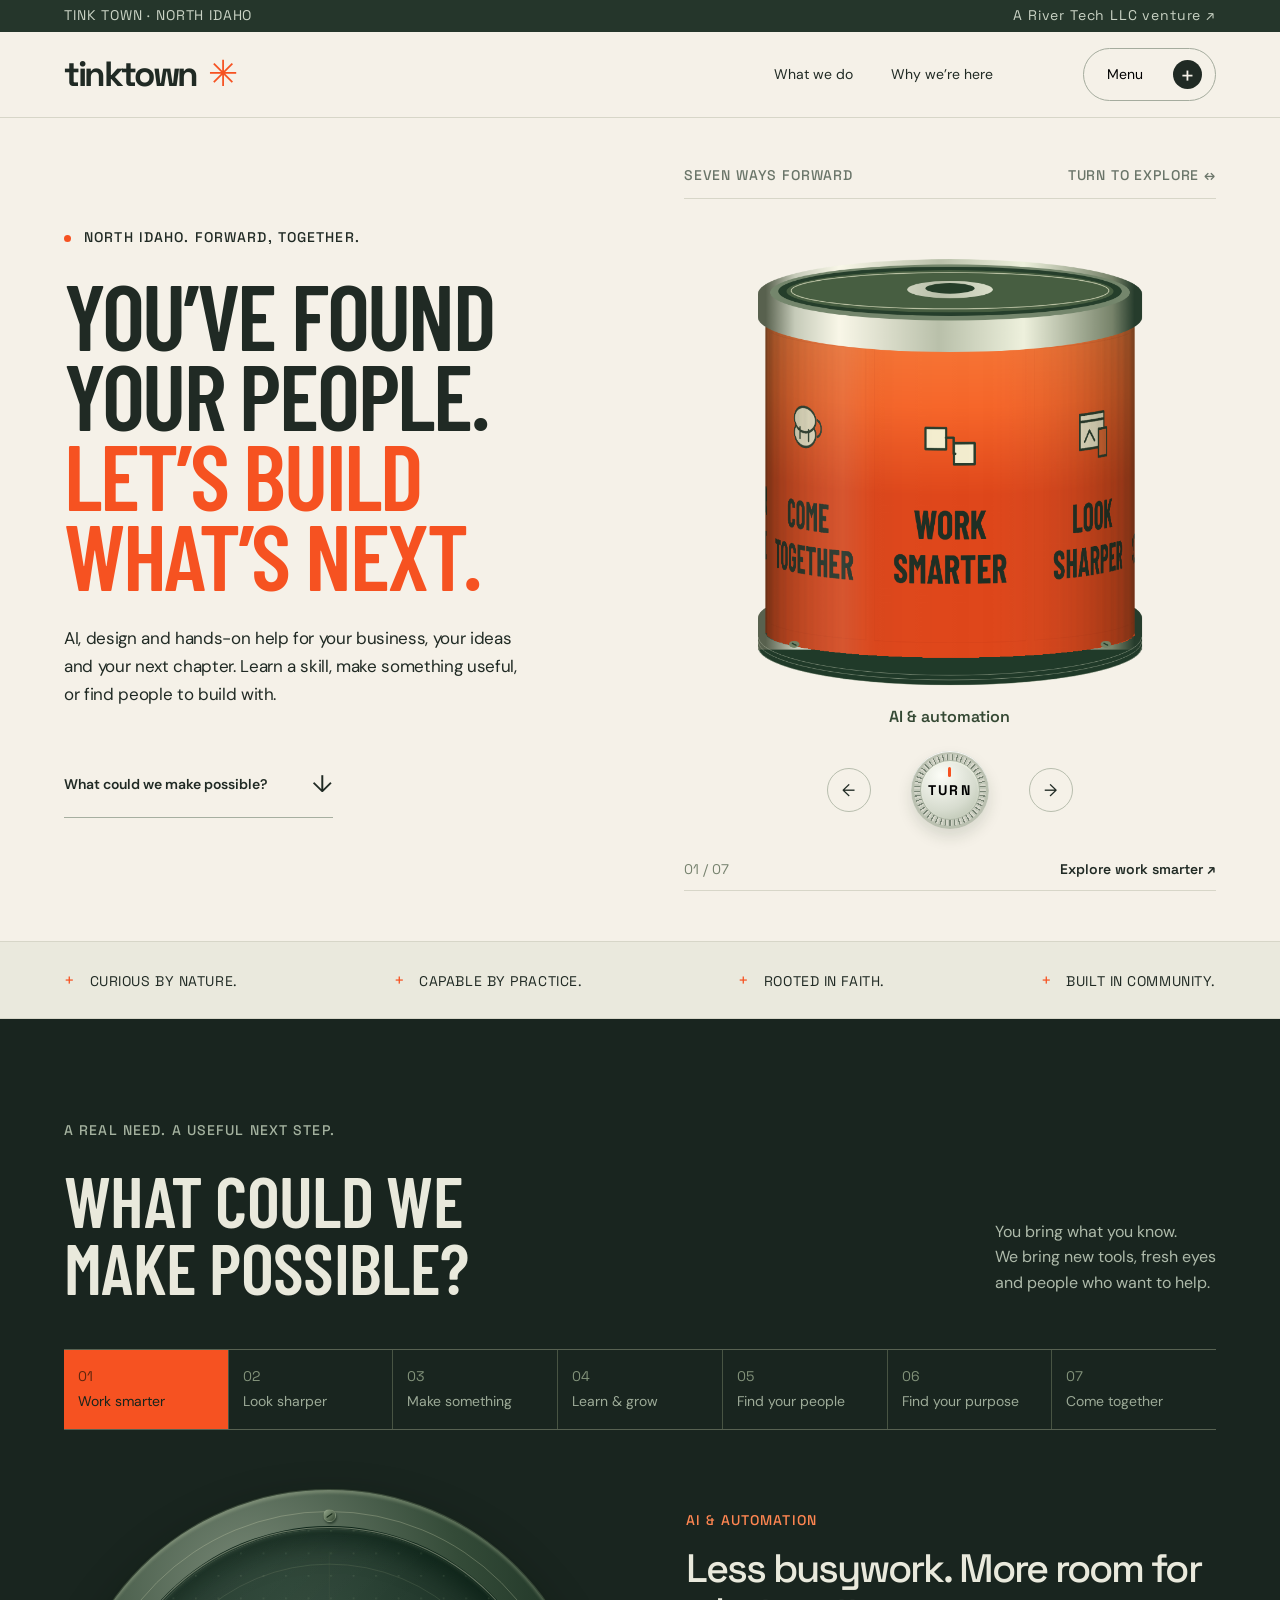
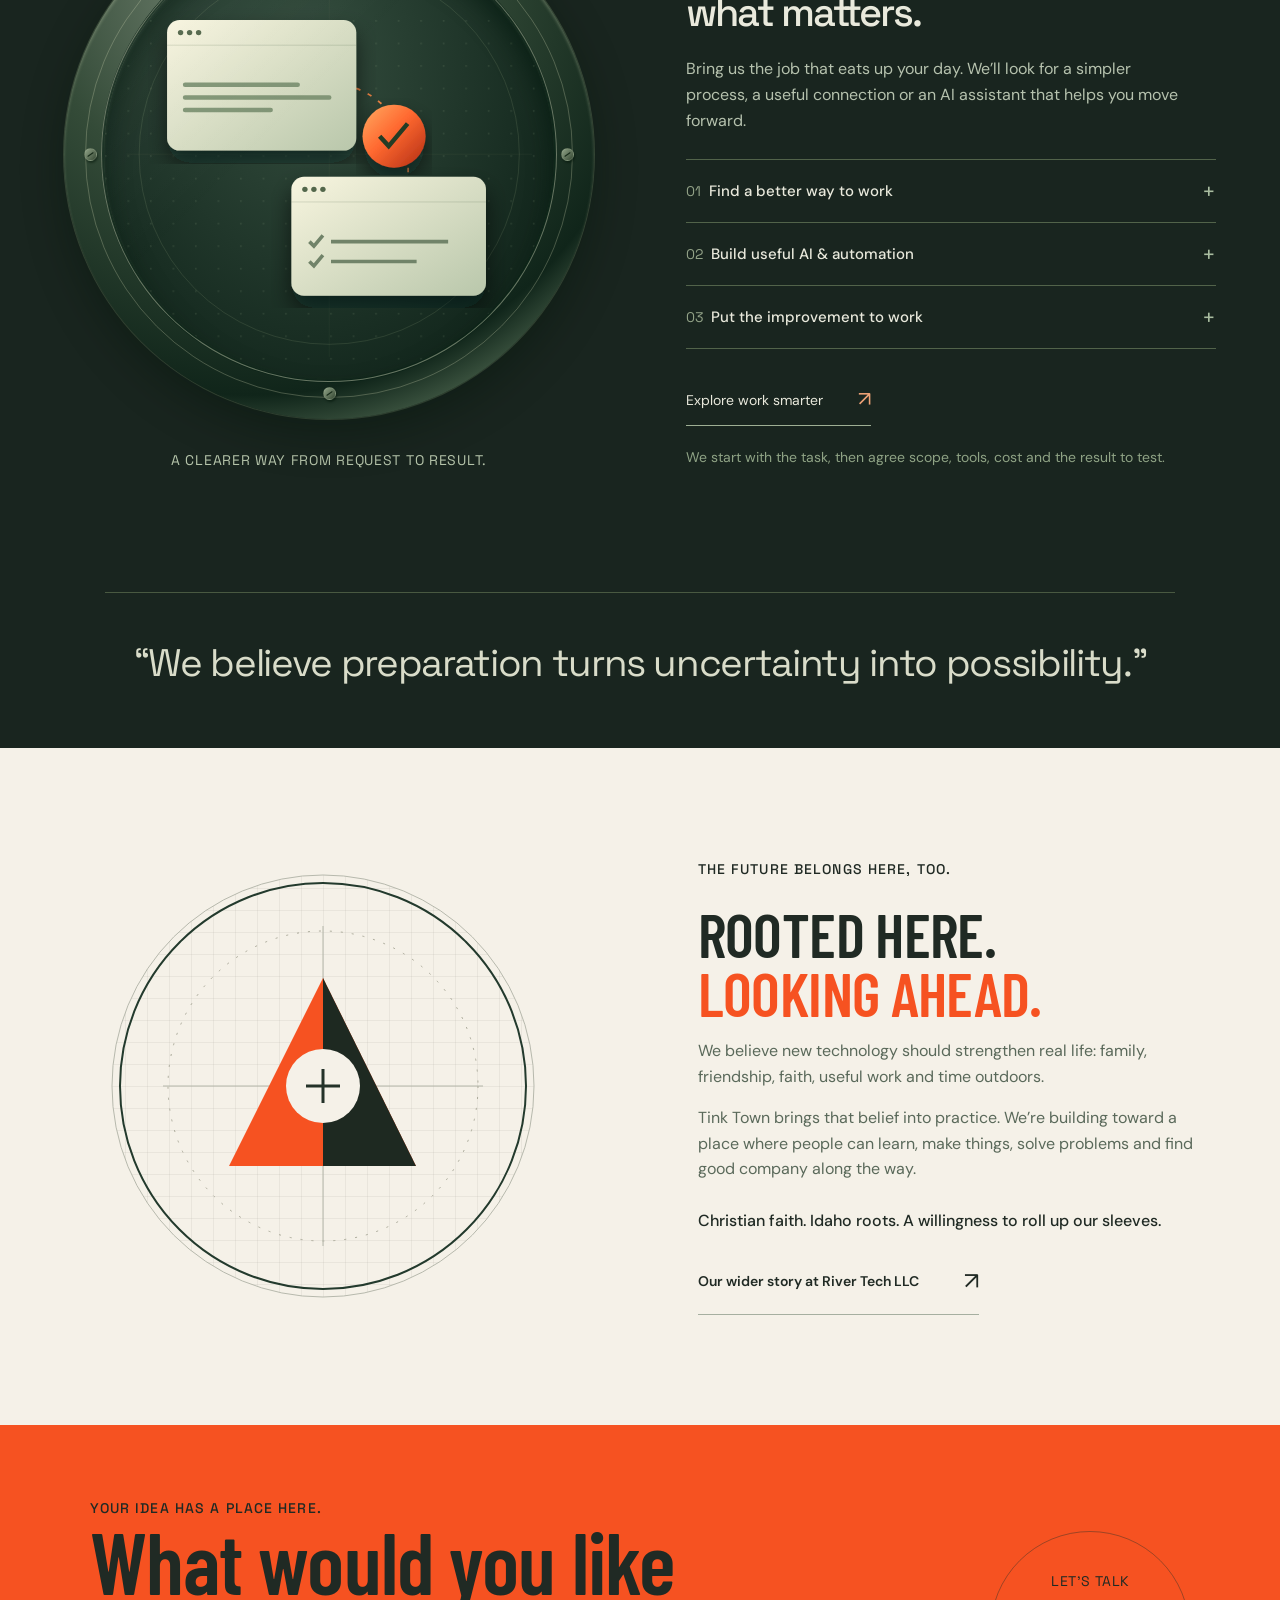
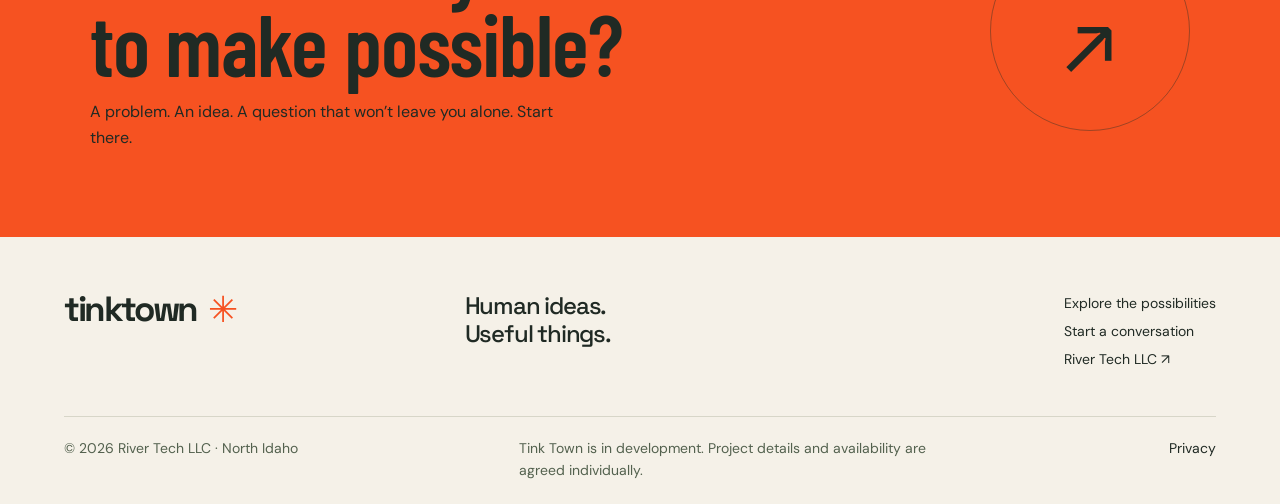
==== commit 19857f81: "Make text readable across Tink Town pages and illustrations" ====
--- a/index.html
+++ b/index.html
@@ -1,10 +1,10 @@
-<!doctype html><html lang="en"><head><meta charset="utf-8"><meta name="viewport" content="width=device-width,initial-scale=1"><meta name="robots" content="index,follow"><meta name="theme-color" content="#f5f1e8"><title>You’ve found your people. Let’s build what’s next. | Tink Town</title><link rel="canonical" href="https://tink.town/"><meta name="description" content="Human ideas. Useful things. Explore practical help with AI, design, making and learning in North Idaho."><link rel="icon" href="assets/mark.svg" type="image/svg+xml"><link rel="preconnect" href="https://fonts.googleapis.com"><link rel="preconnect" href="https://fonts.gstatic.com" crossorigin><link href="https://fonts.googleapis.com/css2?family=Barlow+Condensed:wght@600;700;800&family=DM+Sans:wght@400;500;600;700&family=Space+Grotesk:wght@400;500;600;700&display=swap" rel="stylesheet"><link href="assets/site.css?v=20261024-public" rel="stylesheet"></head><body class="home"><a class="skip" href="#main">Skip to content</a><div class="preview-line">TINK TOWN · NORTH IDAHO <span><a href="https://rivertech.llc/">A River Tech LLC venture ↗</a></span></div><header class="site-header"><a class="wordmark" href="index.html" aria-label="Tink Town home">tinktown<span class="brand-star" aria-hidden="true">✳</span></a><nav aria-label="Main navigation"><a href="index.html#services">What we do</a><a href="index.html#our-story">Why we’re here</a></nav><button class="menu-button" aria-label="Open navigation" aria-controls="navigation" aria-haspopup="dialog" aria-expanded="false"><span>Menu</span><i aria-hidden="true">+</i></button></header><dialog id="navigation"><div class="dialog-top"><a class="wordmark" href="index.html">tinktown<span class="brand-star">✳</span></a><button data-close aria-label="Close navigation">×</button></div><p class="eyebrow">WHAT WOULD YOU LIKE TO DO?</p><div class="menu-grid"><a href="business.html"><span>01</span><strong>Work smarter</strong><small>AI & automation</small><b>↗</b></a><a href="creative.html"><span>02</span><strong>Look sharper</strong><small>Design & marketing</small><b>↗</b></a><a href="making.html"><span>03</span><strong>Make something</strong><small>Making & printing</small><b>↗</b></a><a href="learn.html"><span>04</span><strong>Learn & grow</strong><small>Training & education</small><b>↗</b></a><a href="talent.html"><span>05</span><strong>Find your people</strong><small>Talent & careers</small><b>↗</b></a><a href="purpose.html"><span>06</span><strong>Find your purpose</strong><small>Purpose & coaching</small><b>↗</b></a><a href="community.html"><span>07</span><strong>Come together</strong><small>Community & events</small><b>↗</b></a></div><div class="dialog-foot"><a href="start.html">Bring us an idea ↗</a><a href="https://rivertech.llc/">Our River Tech family ↗</a></div></dialog>
+<!doctype html><html lang="en"><head><meta charset="utf-8"><meta name="viewport" content="width=device-width,initial-scale=1"><meta name="robots" content="index,follow"><meta name="theme-color" content="#f5f1e8"><title>You’ve found your people. Let’s build what’s next. | Tink Town</title><link rel="canonical" href="https://tink.town/"><meta name="description" content="Human ideas. Useful things. Explore practical help with AI, design, making and learning in North Idaho."><link rel="icon" href="assets/mark.svg" type="image/svg+xml"><link rel="preconnect" href="https://fonts.googleapis.com"><link rel="preconnect" href="https://fonts.gstatic.com" crossorigin><link href="https://fonts.googleapis.com/css2?family=Barlow+Condensed:wght@600;700;800&family=DM+Sans:wght@400;500;600;700&family=Space+Grotesk:wght@400;500;600;700&display=swap" rel="stylesheet"><link href="assets/site.css?v=20261024-readable" rel="stylesheet"></head><body class="home"><a class="skip" href="#main">Skip to content</a><div class="preview-line">TINK TOWN · NORTH IDAHO <span><a href="https://rivertech.llc/">A River Tech LLC venture ↗</a></span></div><header class="site-header"><a class="wordmark" href="index.html" aria-label="Tink Town home">tinktown<span class="brand-star" aria-hidden="true">✳</span></a><nav aria-label="Main navigation"><a href="index.html#services">What we do</a><a href="index.html#our-story">Why we’re here</a></nav><button class="menu-button" aria-label="Open navigation" aria-controls="navigation" aria-haspopup="dialog" aria-expanded="false"><span>Menu</span><i aria-hidden="true">+</i></button></header><dialog id="navigation"><div class="dialog-top"><a class="wordmark" href="index.html">tinktown<span class="brand-star">✳</span></a><button data-close aria-label="Close navigation">×</button></div><p class="eyebrow">WHAT WOULD YOU LIKE TO DO?</p><div class="menu-grid"><a href="business.html"><span>01</span><strong>Work smarter</strong><small>AI & automation</small><b>↗</b></a><a href="creative.html"><span>02</span><strong>Look sharper</strong><small>Design & marketing</small><b>↗</b></a><a href="making.html"><span>03</span><strong>Make something</strong><small>Making & printing</small><b>↗</b></a><a href="learn.html"><span>04</span><strong>Learn & grow</strong><small>Training & education</small><b>↗</b></a><a href="talent.html"><span>05</span><strong>Find your people</strong><small>Talent & careers</small><b>↗</b></a><a href="purpose.html"><span>06</span><strong>Find your purpose</strong><small>Purpose & coaching</small><b>↗</b></a><a href="community.html"><span>07</span><strong>Come together</strong><small>Community & events</small><b>↗</b></a></div><div class="dialog-foot"><a href="start.html">Bring us an idea ↗</a><a href="https://rivertech.llc/">Our River Tech family ↗</a></div></dialog>
 <main id="main">
 <section class="hero wrap">
 <div class="hero-copy"><p class="eyebrow"><span class="signal"></span> NORTH IDAHO. FORWARD, TOGETHER.</p><h1>YOU’VE FOUND<br>YOUR PEOPLE.<br><em>LET’S BUILD<br>WHAT’S NEXT.</em></h1><p class="hero-intro">AI, design and hands-on help for your business, your ideas and your next chapter. Learn a skill, make something useful, or find people to build with.</p><a class="text-link" href="#services">What could we make possible? <span>↓</span></a></div>
-<div class="instrument"><div class="instrument-note"><span>SEVEN WAYS FORWARD</span><span>TURN TO EXPLORE ↔</span></div><canvas id="service-drum" width="1000" height="1100" aria-hidden="true"></canvas><div class="drum-controls"><button id="drum-prev" class="small-round" aria-label="Previous service">←</button><button id="drum-dial" class="dial" aria-label="Turn to the next service"><span class="dial-grip"></span><span class="dial-cap"><i></i><b>TURN</b></span></button><button id="drum-next" class="small-round" aria-label="Next service">→</button></div><div class="drum-caption" aria-live="polite"><span id="drum-count">01 / 07</span><a id="drum-link" href="#business">Explore work smarter <b>↗</b></a></div></div>
+<div class="instrument"><div class="instrument-note"><span>SEVEN WAYS FORWARD</span><span>TURN TO EXPLORE ↔</span></div><canvas id="service-drum" width="1000" height="900" aria-hidden="true"></canvas><p class="instrument-service" id="drum-category">AI &amp; automation</p><div class="drum-controls"><button id="drum-prev" class="small-round" aria-label="Previous service">←</button><button id="drum-dial" class="dial" aria-label="Turn to the next service"><span class="dial-grip"></span><span class="dial-cap"><i></i><b>TURN</b></span></button><button id="drum-next" class="small-round" aria-label="Next service">→</button></div><div class="drum-caption" aria-live="polite"><span id="drum-count">01 / 07</span><a id="drum-link" href="#business">Explore work smarter <b>↗</b></a></div></div>
 </section>
 <div class="purpose-strip"><span>CURIOUS BY NATURE.</span><span>CAPABLE BY PRACTICE.</span><span>ROOTED IN FAITH.</span><span>BUILT IN COMMUNITY.</span></div>
 <section class="services dark" id="services"><div class="wrap"><div class="section-heading"><div><p class="eyebrow">A REAL NEED. A USEFUL NEXT STEP.</p><h2>WHAT COULD WE<br>MAKE POSSIBLE?</h2></div><p>You bring what you know.<br>We bring new tools, fresh eyes<br>and people who want to help.</p></div><div class="mobile-service-picker"><label for="mobile-service-select">Find your starting point</label><select id="mobile-service-select" aria-controls="service-panel"><option value="0">Work smarter — AI & automation</option><option value="1">Look sharper — Design & marketing</option><option value="2">Make something — Making & printing</option><option value="3">Learn & grow — Training & education</option><option value="4">Find your people — Talent & careers</option><option value="5">Find your purpose — Purpose & coaching</option><option value="6">Come together — Community & events</option></select></div><div class="category-tabs" role="tablist" aria-label="Service categories"><button role="tab" id="tab-business" aria-controls="service-panel" aria-selected="true" tabindex="0" data-category="0"><span>01</span>Work smarter</button><button role="tab" id="tab-creative" aria-controls="service-panel" aria-selected="false" tabindex="-1" data-category="1"><span>02</span>Look sharper</button><button role="tab" id="tab-making" aria-controls="service-panel" aria-selected="false" tabindex="-1" data-category="2"><span>03</span>Make something</button><button role="tab" id="tab-learning" aria-controls="service-panel" aria-selected="false" tabindex="-1" data-category="3"><span>04</span>Learn & grow</button><button role="tab" id="tab-talent" aria-controls="service-panel" aria-selected="false" tabindex="-1" data-category="4"><span>05</span>Find your people</button><button role="tab" id="tab-purpose" aria-controls="service-panel" aria-selected="false" tabindex="-1" data-category="5"><span>06</span>Find your purpose</button><button role="tab" id="tab-community" aria-controls="service-panel" aria-selected="false" tabindex="-1" data-category="6"><span>07</span>Come together</button></div><div class="service-layout" id="service-panel" role="tabpanel" aria-labelledby="tab-business"><div class="portal-col"><div class="portal"><div class="portal-bolts" aria-hidden="true"><i></i><i></i><i></i><i></i></div><div class="portal-inner" id="portal-art" aria-hidden="true"></div><div class="portal-rim" aria-hidden="true"></div></div><span class="portal-caption" id="portal-caption">A CLEARER WAY FROM REQUEST TO RESULT.</span></div><div class="service-copy"><p class="eyebrow orange" id="service-label">AI & AUTOMATION</p><h3 id="service-headline">Less busywork.<br>More room for what matters.</h3><p id="service-intro"></p><div id="service-offers" class="offer-list"></div><div class="service-actions"><a id="service-cta" class="light-link" href="business.html">Explore work smarter <span>↗</span></a></div><p class="delivery-note" id="service-delivery"></p></div></div><blockquote class="service-quote" id="service-quote">“We believe preparation turns uncertainty into possibility.”</blockquote></div></section>
-<section class="our-story wrap" id="our-story"><div class="story-emblem" aria-hidden="true"><svg viewBox="0 0 440 440"><defs><pattern id="grid" width="22" height="22" patternUnits="userSpaceOnUse"><path d="M22 0H0V22" fill="none" stroke="#c5c1b7" stroke-width=".5"/></pattern></defs><circle cx="220" cy="220" r="211" fill="url(#grid)" stroke="#b7b9ad"/><circle cx="220" cy="220" r="155" fill="none" stroke="#aaa999" stroke-dasharray="2 9"/><path d="M220 60V380M60 220H380" stroke="#b4b6a9"/><path d="M126 300 220 112 313 300Z" fill="#f65221"/><path d="M220 112v188h93" fill="#1e2921"/><circle cx="220" cy="220" r="37" fill="#f5f1e8"/><path d="M203 220h34M220 203v34" stroke="#243229" stroke-width="3"/><circle cx="220" cy="220" r="203" fill="none" stroke="#233a2d" stroke-width="2"/><text x="220" y="414" text-anchor="middle" font-size="10" letter-spacing="3" fill="#425246">NORTH IDAHO / OPEN POSSIBILITIES</text></svg></div><div><p class="eyebrow">THE FUTURE BELONGS HERE, TOO.</p><h2>ROOTED HERE.<br><em>LOOKING AHEAD.</em></h2><p>We believe new technology should strengthen real life: family, friendship, faith, useful work and time outdoors.</p><p>Tink Town brings that belief into practice. We’re building toward a place where people can learn, make things, solve problems and find good company along the way.</p><p class="story-line">Christian faith. Idaho roots. A willingness to roll up our sleeves.</p><a class="text-link" href="https://rivertech.llc/pages/story.html">Our wider story at River Tech LLC <span>↗</span></a></div></section>
-<section class="closing"><div><span class="eyebrow">YOUR IDEA HAS A PLACE HERE.</span><h2>What would you like<br>to make possible?</h2><p>A problem. An idea. A question that won’t leave you alone. Start there.</p></div><a href="start.html?topic=general" class="big-arrow" aria-label="Start a conversation"><span>LET’S TALK</span><b aria-hidden="true">↗</b></a></section></main><footer class="footer"><div class="footer-top"><a class="wordmark" href="index.html">tinktown<span class="brand-star">✳</span></a><p>Human ideas.<br>Useful things.</p><div><a href="index.html#services">Explore the possibilities</a><a href="start.html">Start a conversation</a><a href="https://rivertech.llc/">River Tech LLC ↗</a></div></div><div class="footer-bottom"><span>© 2026 River Tech LLC · North Idaho</span><span>Tink Town is in development. Project details and availability are agreed individually.</span><a href="privacy.html">Privacy</a></div></footer><script>window.SERVICES=[{"id": "business", "name": "Work smarter", "label": "AI & automation", "headline": "Less busywork. More room for what matters.", "intro": "Bring us the job that eats up your day. We’ll look for a simpler process, a useful connection or an AI assistant that helps you move forward.", "delivery": "We start with the task, then agree scope, tools, cost and the result to test.", "url": "business.html", "services": [{"title": "Find a better way to work", "text": "Identify where time and effort are being lost.", "examples": [{"title": "Workflow review", "text": "Find repeated work, bottlenecks and disconnected processes."}]}, {"title": "Build useful AI & automation", "text": "Connect tools and simplify the repeated work that slows your team down.", "examples": [{"title": "AI agents", "text": "Build agents around a defined job, with human review where needed."}, {"title": "Connected business tools", "text": "Move information between systems instead of copying it by hand."}, {"title": "Customer enquiries", "text": "Improve intake and the handling of incoming questions."}, {"title": "Quotes and scheduling", "text": "Simplify preparing quotes and arranging the work."}, {"title": "Customer follow-up", "text": "Help teams keep track of enquiries and next steps."}, {"title": "Data entry", "text": "Reduce repetitive copying and formatting."}, {"title": "Document handling", "text": "Organize, summarize and move documents through a process."}, {"title": "Draft replies and reports", "text": "Prepare useful drafts for a person to review."}, {"title": "Meeting notes into action", "text": "Turn discussion into organized next steps."}]}, {"title": "Put the improvement to work", "text": "Test a small solution, help your team adopt it and support the handover.", "examples": [{"title": "Improvement pilots", "text": "Test a small working change before wider use."}, {"title": "Implementation and handover", "text": "Help the team use the improvement and agree follow-up support."}]}], "quoteRecords": [{"source": "https://rivertech.llc/pages/investing.html", "text": "Less time copying, chasing and formatting; more time thinking, serving customers and moving the business forward.", "id": 58}, {"source": "https://rivertech.llc/", "text": "We believe preparation turns uncertainty into possibility.", "id": 3}]}, {"id": "creative", "name": "Look sharper", "label": "Design & marketing", "headline": "You do good work. Let’s make it show.", "intro": "Your business has a story worth telling. Let’s make the website, images and everyday materials tell it beautifully—and make your next customer’s choice easier.", "delivery": "We agree the creative direction, deliverables and production arrangements around your project.", "url": "creative.html", "services": [{"title": "Websites & brand identity", "text": "Give your business a clear story and a look that reflects the quality of your work.", "examples": [{"title": "Website design and improvement", "text": "Make the business clearer and the customer journey easier."}, {"title": "Visual identity", "text": "Develop or refresh the look of a business or organization."}, {"title": "Messaging and storytelling", "text": "Help people understand what you do and why it matters."}]}, {"title": "Photography & video", "text": "Show what you do through compelling images and films.", "examples": [{"title": "Video production", "text": "Create videos that communicate the work and its value."}, {"title": "Product photography", "text": "Show products and their quality clearly."}]}, {"title": "Marketing & campaign design", "text": "Bring the same strong message to your ads, print materials and outreach.", "examples": [{"title": "Advertising creative", "text": "Create the visual and written materials for advertisements."}, {"title": "Graphic design", "text": "Design useful, consistent business and outreach materials."}, {"title": "Print and sign design", "text": "Create artwork for flyers, posters, signs and other physical materials."}, {"title": "Campaign materials", "text": "Carry one story across website, video, print and outreach."}, {"title": "Church and ministry communication", "text": "Apply design, websites, video and print to ministry and outreach."}]}], "quoteRecords": [{"source": "https://rivertech.llc/pages/tink-town.html", "text": "Our work deserves a better story.", "id": 71}, {"source": "https://rivertech.llc/pages/tink-town.html", "text": "One story. Many ways to share it.", "id": 72}]}, {"id": "making", "name": "Make something", "label": "Making & printing", "headline": "You can picture it. Let’s make it real.", "intro": "A sketch, a file, a broken part, a wild idea. Let’s work through what it needs to do and find a practical way to make it.", "delivery": "Production depends on the equipment and expertise a project needs. Our own workshop will grow in stages; specialist work can be arranged separately.", "url": "making.html", "services": [{"title": "Design & prototype", "text": "Turn an idea, sketch or broken part into something you can test.", "examples": [{"title": "Design from a sketch or idea", "text": "Work out dimensions, materials and what the object needs to do."}, {"title": "3D modeling", "text": "Prepare a digital model for a physical object."}, {"title": "Prototypes and test models", "text": "Make an early version to try and refine."}]}, {"title": "Make, build & tinker", "text": "Create custom parts and projects, or find supplies to build your own.", "examples": [{"title": "Custom and replacement parts", "text": "Assess a broken part or a specific need and possible production methods."}, {"title": "Brackets, fixtures and enclosures", "text": "Make practical parts for holding, protecting or supporting things."}, {"title": "Panels, signs and displays", "text": "Produce useful objects and display pieces."}, {"title": "Filament 3D printing", "text": "Build suitable objects layer by layer from filament."}, {"title": "Resin 3D printing", "text": "Produce suitable detailed parts, with washing and curing."}, {"title": "Fiber laser cutting", "text": "Cut suitable metal parts, brackets, panels and signs."}, {"title": "CO₂ laser cutting", "text": "Cut appropriate materials such as wood and acrylic."}, {"title": "Waterjet cutting", "text": "Cut suitable materials using an abrasive waterjet."}, {"title": "CNC routing", "text": "Shape wood, plastics and composite panels."}, {"title": "CNC milling", "text": "Machine three-dimensional parts from solid stock."}, {"title": "Sheet-metal bending", "text": "Form sheet parts with a press brake."}, {"title": "Parts finishing and assembly", "text": "Deburr, tap, countersink, insert hardware and assemble."}, {"title": "Robotics and electronics projects", "text": "Bring tools and appropriate specialist expertise to practical projects."}, {"title": "Maker supplies", "text": "Sell robotics components, modeling parts and useful supplies."}]}, {"title": "Print & signs", "text": "Produce the everyday materials that help your business get noticed.", "examples": [{"title": "Everyday business printing", "text": "Flyers, brochures, business cards, menus and booklets."}, {"title": "Large-format printing", "text": "Posters, banners, signs and displays."}, {"title": "Vinyl lettering and decals", "text": "Produce adhesive graphics for suitable applications."}, {"title": "Print finishing", "text": "Trim, fold, crease, bind, laminate and mount."}]}], "quoteRecords": [{"source": "https://rivertech.llc/pages/river-tech.html", "text": "From “what if?” to “look what I made.”", "id": 19}, {"source": "https://rivertech.llc/pages/investing.html", "text": "Design it. Print it. Make it.", "id": 18}]}, {"id": "learning", "name": "Learn & grow", "label": "Training & education", "headline": "Come curious. Leave capable.", "intro": "Learn by doing something that matters to you. From everyday AI to hands-on making, the aim is confidence you can put to work.", "delivery": "We agree the subject, instructor, group and venue. Schools and colleges approve their own participation and any academic credit.", "url": "learn.html", "services": [{"title": "AI for you & your team", "text": "Learn to use AI confidently and responsibly on real work.", "examples": [{"title": "AI for everyday work", "text": "Teach individuals and teams using tasks they actually do."}, {"title": "AI for administrators", "text": "Apply AI to documents, communications and repeatable office work."}, {"title": "Agentic Mindset", "text": "Define outcomes, break down work, delegate, review and improve."}, {"title": "Team improvement sprints", "text": "Pair training with a small working improvement."}, {"title": "Ethical and safe technology use", "text": "Teach privacy, accuracy, truthfulness, responsibility and discernment."}]}, {"title": "Creative & maker workshops", "text": "Build skills by making something useful.", "examples": [{"title": "Design and creative technology", "text": "Learn through a useful website, video, graphic or print project."}, {"title": "Robotics workshops", "text": "Learn practical skills through a project that does something."}, {"title": "Youth technology workshops", "text": "Connect young people with useful, hands-on projects."}, {"title": "Specialist creative courses", "text": "Explore coding, games, film, 3D modeling or arts when an instructor and delivery are arranged."}]}, {"title": "Courses for schools & ministries", "text": "Develop a workshop, short course or module around the people you serve.", "examples": [{"title": "School field trips and mentoring", "text": "Connect learning with tools, experienced people and practical work."}, {"title": "College courses and modules", "text": "Develop guest sessions, short courses or modules with a college."}, {"title": "Bible college technology courses", "text": "Connect practical technology with ministry and working life."}, {"title": "Technology for ministry", "text": "Apply tools to research, communication, administration and service."}]}], "quoteRecords": [{"source": "https://rivertech.llc/", "text": "Learn what is changing. Build the skills. Put them to work on something that matters.", "id": 4}, {"source": "https://rivertech.llc/pages/investing.html", "text": "The goal is a working improvement, not a presentation everyone forgets.", "id": 59}]}, {"id": "talent", "name": "Find your people", "label": "Talent & careers", "headline": "Good people. Meaningful work. Let’s connect the two.", "intro": "Find people who can think, communicate and build. Or bring your own abilities and explore where they could make a difference.", "delivery": "Employer introductions and placement terms are being developed. Any fee is agreed with the employer; hiring decisions remain theirs.", "url": "talent.html", "services": [{"title": "Find capable people", "text": "Meet potential hires and see what they can actually do.", "examples": [{"title": "Employer introductions", "text": "Match suitable people to employers with candidate permission."}, {"title": "Evidence of practical ability", "text": "Help employers assess work samples, experience and teamwork."}, {"title": "Employer-paid placement", "text": "Explore a success-fee service for an agreed qualifying hire; terms remain proposed."}]}, {"title": "Put your skills to work", "text": "Contribute your technical ability, creativity and judgment to paid projects.", "examples": [{"title": "Work with Tink Town", "text": "Paid projects combining technical ability, creativity and judgment."}]}, {"title": "Build a path from learning to work", "text": "Connect students and graduates with practical projects, experienced people and career possibilities.", "examples": [{"title": "Student and graduate pathways", "text": "Connect learning to projects, experienced people and meaningful work."}]}], "quoteRecords": [{"source": "https://rivertech.llc/", "text": "River Tech develops problem-solvers. Tink Town puts problem-solvers to work.", "id": 13}, {"source": "https://rivertech.llc/pages/river-tech.html", "text": "Talent matters. So does the person carrying it.", "id": 55}]}, {"id": "purpose", "name": "Find your purpose", "label": "Purpose & coaching", "headline": "Your gifts. Your calling. Let’s find your next step.", "intro": "You don’t need to arrive with a finished plan. Bring the idea, the question, or the sense that you have something more to give.", "delivery": "Practical purpose and project coaching, with the format and cost agreed together.", "url": "purpose.html", "services": [{"title": "Discover your direction", "text": "Explore your strengths, your calling and where you can make a contribution.", "examples": [{"title": "Discover your strengths", "text": "Identify gifts, interests and the things you can contribute."}, {"title": "Explore your calling", "text": "Consider where your abilities meet a real need."}]}, {"title": "Give your idea shape", "text": "Turn a business, ministry or community idea into a practical first step.", "examples": [{"title": "Shape an idea", "text": "Develop the beginnings of a business, ministry or community project."}, {"title": "Choose a first experiment", "text": "Turn a big aspiration into a manageable thing to try."}]}, {"title": "Move forward with support", "text": "Affordable coaching, encouragement and connections to help you follow through.", "examples": [{"title": "Find people and resources", "text": "Connect with a collaborator, skill, tool or learning opportunity."}, {"title": "Affordable purpose coaching", "text": "Practical encouragement and help staying focused on the next step."}]}], "quoteRecords": [{"source": "https://rivertech.llc/pages/dream-big.html", "text": "Fan your calling into flame", "id": 28}, {"source": "https://rivertech.llc/pages/dream-big.html", "text": "Dream big. You’ve found your people.", "id": 23}]}, {"id": "community", "name": "Come together", "label": "Community & events", "headline": "Pull up a chair. You’re in good company.", "intro": "A place for coffee, curiosity and people who want to build a good future together. Work, learning and community belong in the same conversation.", "delivery": "The permanent café and workshop are in development. Events and gatherings can begin in suitable shared or booked spaces.", "url": "community.html", "services": [{"title": "A place to work & belong", "text": "Coffee, shared tables and regular gatherings where friendships and ideas can grow.", "examples": [{"title": "Coffee and conversation", "text": "A welcoming place to spend time and discover what others are making."}, {"title": "Shared workspace", "text": "Tables and workspaces where ideas and collaborations can develop."}, {"title": "Weekly gatherings", "text": "Build friendships and give ideas room to take shape."}]}, {"title": "Events that bring the future closer", "text": "Bring your team or community together for food, ideas, demonstrations and hands-on discovery.", "examples": [{"title": "Company events", "text": "Host staff or clients in a setting built around useful ideas and technology."}, {"title": "Public events and workshops", "text": "Create gatherings for the wider community."}, {"title": "Agentic Mindset evenings", "text": "Dinner, a keynote, live demonstrations and a guided group exercise."}, {"title": "Recurring team sessions", "text": "Return monthly or quarterly to explore changes and review practical experiments."}, {"title": "Performances and talks", "text": "Use a small stage for creative and community gatherings."}]}, {"title": "Faith & community in action", "text": "Gather for worship, learn together and put local knowledge to work serving others.", "examples": [{"title": "Worship support", "text": "Draw on the River Tech performing-arts connection, with delivery agreed."}, {"title": "Prayer and devotionals", "text": "Include Christian talks, prayer and devotionals in an agreed gathering."}, {"title": "Faith and technology events", "text": "Combine practical learning with Christian reflection and worship."}, {"title": "Outdoor and agricultural projects", "text": "Work with farmers, hunters, hikers, craftspeople and outdoor groups."}, {"title": "Community service and demonstrations", "text": "Share knowledge and make things that help people care for the local area."}]}], "quoteRecords": [{"source": "https://rivertech.llc/pages/dream-big.html", "text": "A place to belong. People to build with.", "id": 25}, {"source": "https://rivertech.llc/pages/community.html", "text": "Christian faith, the natural world and useful technology belong together in the future we are building.", "id": 41}]}];</script><script src="assets/site.js?v=20261024-public"></script></body></html>+<section class="our-story wrap" id="our-story"><div class="story-emblem" aria-hidden="true"><svg viewBox="0 0 440 440"><defs><pattern id="grid" width="22" height="22" patternUnits="userSpaceOnUse"><path d="M22 0H0V22" fill="none" stroke="#c5c1b7" stroke-width=".5"/></pattern></defs><circle cx="220" cy="220" r="211" fill="url(#grid)" stroke="#b7b9ad"/><circle cx="220" cy="220" r="155" fill="none" stroke="#aaa999" stroke-dasharray="2 9"/><path d="M220 60V380M60 220H380" stroke="#b4b6a9"/><path d="M126 300 220 112 313 300Z" fill="#f65221"/><path d="M220 112v188h93" fill="#1e2921"/><circle cx="220" cy="220" r="37" fill="#f5f1e8"/><path d="M203 220h34M220 203v34" stroke="#243229" stroke-width="3"/><circle cx="220" cy="220" r="203" fill="none" stroke="#233a2d" stroke-width="2"/></svg></div><div><p class="eyebrow">THE FUTURE BELONGS HERE, TOO.</p><h2>ROOTED HERE.<br><em>LOOKING AHEAD.</em></h2><p>We believe new technology should strengthen real life: family, friendship, faith, useful work and time outdoors.</p><p>Tink Town brings that belief into practice. We’re building toward a place where people can learn, make things, solve problems and find good company along the way.</p><p class="story-line">Christian faith. Idaho roots. A willingness to roll up our sleeves.</p><a class="text-link" href="https://rivertech.llc/pages/story.html">Our wider story at River Tech LLC <span>↗</span></a></div></section>
+<section class="closing"><div><span class="eyebrow">YOUR IDEA HAS A PLACE HERE.</span><h2>What would you like<br>to make possible?</h2><p>A problem. An idea. A question that won’t leave you alone. Start there.</p></div><a href="start.html?topic=general" class="big-arrow" aria-label="Start a conversation"><span>LET’S TALK</span><b aria-hidden="true">↗</b></a></section></main><footer class="footer"><div class="footer-top"><a class="wordmark" href="index.html">tinktown<span class="brand-star">✳</span></a><p>Human ideas.<br>Useful things.</p><div><a href="index.html#services">Explore the possibilities</a><a href="start.html">Start a conversation</a><a href="https://rivertech.llc/">River Tech LLC ↗</a></div></div><div class="footer-bottom"><span>© 2026 River Tech LLC · North Idaho</span><span>Tink Town is in development. Project details and availability are agreed individually.</span><a href="privacy.html">Privacy</a></div></footer><script>window.SERVICES=[{"id": "business", "name": "Work smarter", "label": "AI & automation", "headline": "Less busywork. More room for what matters.", "intro": "Bring us the job that eats up your day. We’ll look for a simpler process, a useful connection or an AI assistant that helps you move forward.", "delivery": "We start with the task, then agree scope, tools, cost and the result to test.", "url": "business.html", "services": [{"title": "Find a better way to work", "text": "Identify where time and effort are being lost.", "examples": [{"title": "Workflow review", "text": "Find repeated work, bottlenecks and disconnected processes."}]}, {"title": "Build useful AI & automation", "text": "Connect tools and simplify the repeated work that slows your team down.", "examples": [{"title": "AI agents", "text": "Build agents around a defined job, with human review where needed."}, {"title": "Connected business tools", "text": "Move information between systems instead of copying it by hand."}, {"title": "Customer enquiries", "text": "Improve intake and the handling of incoming questions."}, {"title": "Quotes and scheduling", "text": "Simplify preparing quotes and arranging the work."}, {"title": "Customer follow-up", "text": "Help teams keep track of enquiries and next steps."}, {"title": "Data entry", "text": "Reduce repetitive copying and formatting."}, {"title": "Document handling", "text": "Organize, summarize and move documents through a process."}, {"title": "Draft replies and reports", "text": "Prepare useful drafts for a person to review."}, {"title": "Meeting notes into action", "text": "Turn discussion into organized next steps."}]}, {"title": "Put the improvement to work", "text": "Test a small solution, help your team adopt it and support the handover.", "examples": [{"title": "Improvement pilots", "text": "Test a small working change before wider use."}, {"title": "Implementation and handover", "text": "Help the team use the improvement and agree follow-up support."}]}], "quoteRecords": [{"source": "https://rivertech.llc/pages/investing.html", "text": "Less time copying, chasing and formatting; more time thinking, serving customers and moving the business forward.", "id": 58}, {"source": "https://rivertech.llc/", "text": "We believe preparation turns uncertainty into possibility.", "id": 3}]}, {"id": "creative", "name": "Look sharper", "label": "Design & marketing", "headline": "You do good work. Let’s make it show.", "intro": "Your business has a story worth telling. Let’s make the website, images and everyday materials tell it beautifully—and make your next customer’s choice easier.", "delivery": "We agree the creative direction, deliverables and production arrangements around your project.", "url": "creative.html", "services": [{"title": "Websites & brand identity", "text": "Give your business a clear story and a look that reflects the quality of your work.", "examples": [{"title": "Website design and improvement", "text": "Make the business clearer and the customer journey easier."}, {"title": "Visual identity", "text": "Develop or refresh the look of a business or organization."}, {"title": "Messaging and storytelling", "text": "Help people understand what you do and why it matters."}]}, {"title": "Photography & video", "text": "Show what you do through compelling images and films.", "examples": [{"title": "Video production", "text": "Create videos that communicate the work and its value."}, {"title": "Product photography", "text": "Show products and their quality clearly."}]}, {"title": "Marketing & campaign design", "text": "Bring the same strong message to your ads, print materials and outreach.", "examples": [{"title": "Advertising creative", "text": "Create the visual and written materials for advertisements."}, {"title": "Graphic design", "text": "Design useful, consistent business and outreach materials."}, {"title": "Print and sign design", "text": "Create artwork for flyers, posters, signs and other physical materials."}, {"title": "Campaign materials", "text": "Carry one story across website, video, print and outreach."}, {"title": "Church and ministry communication", "text": "Apply design, websites, video and print to ministry and outreach."}]}], "quoteRecords": [{"source": "https://rivertech.llc/pages/tink-town.html", "text": "Our work deserves a better story.", "id": 71}, {"source": "https://rivertech.llc/pages/tink-town.html", "text": "One story. Many ways to share it.", "id": 72}]}, {"id": "making", "name": "Make something", "label": "Making & printing", "headline": "You can picture it. Let’s make it real.", "intro": "A sketch, a file, a broken part, a wild idea. Let’s work through what it needs to do and find a practical way to make it.", "delivery": "Production depends on the equipment and expertise a project needs. Our own workshop will grow in stages; specialist work can be arranged separately.", "url": "making.html", "services": [{"title": "Design & prototype", "text": "Turn an idea, sketch or broken part into something you can test.", "examples": [{"title": "Design from a sketch or idea", "text": "Work out dimensions, materials and what the object needs to do."}, {"title": "3D modeling", "text": "Prepare a digital model for a physical object."}, {"title": "Prototypes and test models", "text": "Make an early version to try and refine."}]}, {"title": "Make, build & tinker", "text": "Create custom parts and projects, or find supplies to build your own.", "examples": [{"title": "Custom and replacement parts", "text": "Assess a broken part or a specific need and possible production methods."}, {"title": "Brackets, fixtures and enclosures", "text": "Make practical parts for holding, protecting or supporting things."}, {"title": "Panels, signs and displays", "text": "Produce useful objects and display pieces."}, {"title": "Filament 3D printing", "text": "Build suitable objects layer by layer from filament."}, {"title": "Resin 3D printing", "text": "Produce suitable detailed parts, with washing and curing."}, {"title": "Fiber laser cutting", "text": "Cut suitable metal parts, brackets, panels and signs."}, {"title": "CO₂ laser cutting", "text": "Cut appropriate materials such as wood and acrylic."}, {"title": "Waterjet cutting", "text": "Cut suitable materials using an abrasive waterjet."}, {"title": "CNC routing", "text": "Shape wood, plastics and composite panels."}, {"title": "CNC milling", "text": "Machine three-dimensional parts from solid stock."}, {"title": "Sheet-metal bending", "text": "Form sheet parts with a press brake."}, {"title": "Parts finishing and assembly", "text": "Deburr, tap, countersink, insert hardware and assemble."}, {"title": "Robotics and electronics projects", "text": "Bring tools and appropriate specialist expertise to practical projects."}, {"title": "Maker supplies", "text": "Sell robotics components, modeling parts and useful supplies."}]}, {"title": "Print & signs", "text": "Produce the everyday materials that help your business get noticed.", "examples": [{"title": "Everyday business printing", "text": "Flyers, brochures, business cards, menus and booklets."}, {"title": "Large-format printing", "text": "Posters, banners, signs and displays."}, {"title": "Vinyl lettering and decals", "text": "Produce adhesive graphics for suitable applications."}, {"title": "Print finishing", "text": "Trim, fold, crease, bind, laminate and mount."}]}], "quoteRecords": [{"source": "https://rivertech.llc/pages/river-tech.html", "text": "From “what if?” to “look what I made.”", "id": 19}, {"source": "https://rivertech.llc/pages/investing.html", "text": "Design it. Print it. Make it.", "id": 18}]}, {"id": "learning", "name": "Learn & grow", "label": "Training & education", "headline": "Come curious. Leave capable.", "intro": "Learn by doing something that matters to you. From everyday AI to hands-on making, the aim is confidence you can put to work.", "delivery": "We agree the subject, instructor, group and venue. Schools and colleges approve their own participation and any academic credit.", "url": "learn.html", "services": [{"title": "AI for you & your team", "text": "Learn to use AI confidently and responsibly on real work.", "examples": [{"title": "AI for everyday work", "text": "Teach individuals and teams using tasks they actually do."}, {"title": "AI for administrators", "text": "Apply AI to documents, communications and repeatable office work."}, {"title": "Agentic Mindset", "text": "Define outcomes, break down work, delegate, review and improve."}, {"title": "Team improvement sprints", "text": "Pair training with a small working improvement."}, {"title": "Ethical and safe technology use", "text": "Teach privacy, accuracy, truthfulness, responsibility and discernment."}]}, {"title": "Creative & maker workshops", "text": "Build skills by making something useful.", "examples": [{"title": "Design and creative technology", "text": "Learn through a useful website, video, graphic or print project."}, {"title": "Robotics workshops", "text": "Learn practical skills through a project that does something."}, {"title": "Youth technology workshops", "text": "Connect young people with useful, hands-on projects."}, {"title": "Specialist creative courses", "text": "Explore coding, games, film, 3D modeling or arts when an instructor and delivery are arranged."}]}, {"title": "Courses for schools & ministries", "text": "Develop a workshop, short course or module around the people you serve.", "examples": [{"title": "School field trips and mentoring", "text": "Connect learning with tools, experienced people and practical work."}, {"title": "College courses and modules", "text": "Develop guest sessions, short courses or modules with a college."}, {"title": "Bible college technology courses", "text": "Connect practical technology with ministry and working life."}, {"title": "Technology for ministry", "text": "Apply tools to research, communication, administration and service."}]}], "quoteRecords": [{"source": "https://rivertech.llc/", "text": "Learn what is changing. Build the skills. Put them to work on something that matters.", "id": 4}, {"source": "https://rivertech.llc/pages/investing.html", "text": "The goal is a working improvement, not a presentation everyone forgets.", "id": 59}]}, {"id": "talent", "name": "Find your people", "label": "Talent & careers", "headline": "Good people. Meaningful work. Let’s connect the two.", "intro": "Find people who can think, communicate and build. Or bring your own abilities and explore where they could make a difference.", "delivery": "Employer introductions and placement terms are being developed. Any fee is agreed with the employer; hiring decisions remain theirs.", "url": "talent.html", "services": [{"title": "Find capable people", "text": "Meet potential hires and see what they can actually do.", "examples": [{"title": "Employer introductions", "text": "Match suitable people to employers with candidate permission."}, {"title": "Evidence of practical ability", "text": "Help employers assess work samples, experience and teamwork."}, {"title": "Employer-paid placement", "text": "Explore a success-fee service for an agreed qualifying hire; terms remain proposed."}]}, {"title": "Put your skills to work", "text": "Contribute your technical ability, creativity and judgment to paid projects.", "examples": [{"title": "Work with Tink Town", "text": "Paid projects combining technical ability, creativity and judgment."}]}, {"title": "Build a path from learning to work", "text": "Connect students and graduates with practical projects, experienced people and career possibilities.", "examples": [{"title": "Student and graduate pathways", "text": "Connect learning to projects, experienced people and meaningful work."}]}], "quoteRecords": [{"source": "https://rivertech.llc/", "text": "River Tech develops problem-solvers. Tink Town puts problem-solvers to work.", "id": 13}, {"source": "https://rivertech.llc/pages/river-tech.html", "text": "Talent matters. So does the person carrying it.", "id": 55}]}, {"id": "purpose", "name": "Find your purpose", "label": "Purpose & coaching", "headline": "Your gifts. Your calling. Let’s find your next step.", "intro": "You don’t need to arrive with a finished plan. Bring the idea, the question, or the sense that you have something more to give.", "delivery": "Practical purpose and project coaching, with the format and cost agreed together.", "url": "purpose.html", "services": [{"title": "Discover your direction", "text": "Explore your strengths, your calling and where you can make a contribution.", "examples": [{"title": "Discover your strengths", "text": "Identify gifts, interests and the things you can contribute."}, {"title": "Explore your calling", "text": "Consider where your abilities meet a real need."}]}, {"title": "Give your idea shape", "text": "Turn a business, ministry or community idea into a practical first step.", "examples": [{"title": "Shape an idea", "text": "Develop the beginnings of a business, ministry or community project."}, {"title": "Choose a first experiment", "text": "Turn a big aspiration into a manageable thing to try."}]}, {"title": "Move forward with support", "text": "Affordable coaching, encouragement and connections to help you follow through.", "examples": [{"title": "Find people and resources", "text": "Connect with a collaborator, skill, tool or learning opportunity."}, {"title": "Affordable purpose coaching", "text": "Practical encouragement and help staying focused on the next step."}]}], "quoteRecords": [{"source": "https://rivertech.llc/pages/dream-big.html", "text": "Fan your calling into flame", "id": 28}, {"source": "https://rivertech.llc/pages/dream-big.html", "text": "Dream big. You’ve found your people.", "id": 23}]}, {"id": "community", "name": "Come together", "label": "Community & events", "headline": "Pull up a chair. You’re in good company.", "intro": "A place for coffee, curiosity and people who want to build a good future together. Work, learning and community belong in the same conversation.", "delivery": "The permanent café and workshop are in development. Events and gatherings can begin in suitable shared or booked spaces.", "url": "community.html", "services": [{"title": "A place to work & belong", "text": "Coffee, shared tables and regular gatherings where friendships and ideas can grow.", "examples": [{"title": "Coffee and conversation", "text": "A welcoming place to spend time and discover what others are making."}, {"title": "Shared workspace", "text": "Tables and workspaces where ideas and collaborations can develop."}, {"title": "Weekly gatherings", "text": "Build friendships and give ideas room to take shape."}]}, {"title": "Events that bring the future closer", "text": "Bring your team or community together for food, ideas, demonstrations and hands-on discovery.", "examples": [{"title": "Company events", "text": "Host staff or clients in a setting built around useful ideas and technology."}, {"title": "Public events and workshops", "text": "Create gatherings for the wider community."}, {"title": "Agentic Mindset evenings", "text": "Dinner, a keynote, live demonstrations and a guided group exercise."}, {"title": "Recurring team sessions", "text": "Return monthly or quarterly to explore changes and review practical experiments."}, {"title": "Performances and talks", "text": "Use a small stage for creative and community gatherings."}]}, {"title": "Faith & community in action", "text": "Gather for worship, learn together and put local knowledge to work serving others.", "examples": [{"title": "Worship support", "text": "Draw on the River Tech performing-arts connection, with delivery agreed."}, {"title": "Prayer and devotionals", "text": "Include Christian talks, prayer and devotionals in an agreed gathering."}, {"title": "Faith and technology events", "text": "Combine practical learning with Christian reflection and worship."}, {"title": "Outdoor and agricultural projects", "text": "Work with farmers, hunters, hikers, craftspeople and outdoor groups."}, {"title": "Community service and demonstrations", "text": "Share knowledge and make things that help people care for the local area."}]}], "quoteRecords": [{"source": "https://rivertech.llc/pages/dream-big.html", "text": "A place to belong. People to build with.", "id": 25}, {"source": "https://rivertech.llc/pages/community.html", "text": "Christian faith, the natural world and useful technology belong together in the future we are building.", "id": 41}]}];</script><script src="assets/site.js?v=20261024-readable"></script></body></html>
--- a/assets/site.css
+++ b/assets/site.css
@@ -1,7 +1,7 @@
-:root{--paper:#f5f1e8;--ink:#202a24;--muted:#717970;--orange:#f65221;--line:#d7d6c8;--dark:#19251f;--light:#e9e9dc;--font:'DM Sans',sans-serif;--display:'Barlow Condensed',sans-serif;--tech:'Space Grotesk',sans-serif}*{box-sizing:border-box}html{scroll-behavior:smooth;scroll-padding-top:30px}body{margin:0;background:var(--paper);color:var(--ink);font:16px/1.6 var(--font);-webkit-font-smoothing:antialiased}a{color:inherit;text-decoration:none}button,input,textarea,select{font:inherit}button,a,input,textarea,select{-webkit-tap-highlight-color:transparent}button{cursor:pointer}button:focus-visible,a:focus-visible,input:focus-visible,summary:focus-visible,select:focus-visible,textarea:focus-visible{outline:3px solid #327acd;outline-offset:5px}button:disabled{cursor:default}.wrap{width:min(1392px,90%);margin:auto}.skip{position:fixed;left:20px;top:-100px;background:white;z-index:100;padding:12px 20px}.skip:focus{top:10px}.preview-line{background:#25362b;color:#c9d2c4;padding:6px 5%;font:9px/1.4 var(--tech);letter-spacing:.13em;display:flex;justify-content:space-between}.site-header{height:102px;width:90%;margin:auto;display:flex;align-items:center;justify-content:space-between;border-bottom:1px solid var(--line);gap:30px}.wordmark{display:inline-flex;align-items:center;gap:11px;font:700 35px/1 var(--tech);letter-spacing:-2.4px}.brand-star{font:normal 36px/1 var(--font);color:var(--orange);letter-spacing:0}.site-header nav{display:flex;gap:38px;margin-left:auto;margin-right:60px;font-size:13px}.site-header nav a:hover{color:var(--orange)}.menu-button{border:1px solid #a5ac9e;background:none;display:flex;align-items:center;gap:30px;border-radius:32px;padding:11px 13px 11px 23px;font-size:12px}.menu-button i{display:grid;place-items:center;width:29px;height:29px;border-radius:50%;font:normal 24px var(--tech);background:var(--ink);color:var(--paper)}.eyebrow{font:500 10px/1.6 var(--tech);letter-spacing:.13em;text-transform:uppercase;margin:0 0 25px}.signal{width:7px;height:7px;border-radius:50%;background:var(--orange);display:inline-block;margin-right:8px}.hero{display:grid;grid-template-columns:1.1fr 1fr;align-items:center;gap:3%;min-height:810px;padding-top:35px;padding-bottom:50px}.hero h1,.business-hero h1{font:600 clamp(78px,7.8vw,133px)/.87 var(--display);letter-spacing:-.025em;margin:0 0 30px}.hero h1 em,.business-hero h1 em{font-style:normal;color:var(--orange)}.hero-intro{font-size:17px;line-height:1.65;max-width:465px;letter-spacing:-.02em}.hero-copy>.text-link{margin-top:27px}.text-link{display:inline-flex;gap:45px;align-items:center;border-bottom:1px solid #a6afa0;font-size:12px;font-weight:600;padding:13px 0}.text-link span{font-size:24px;font-weight:400}.instrument{position:relative;align-self:center;margin-top:0;min-width:0}.instrument-note{font:500 8px var(--tech);letter-spacing:.13em;display:flex;justify-content:space-between;color:#6a7569;border-bottom:1px solid var(--line);padding:12px 0}.instrument canvas{display:block;width:110%;height:auto;margin:-10px -5% -40px;aspect-ratio:1/1.1;touch-action:pan-y;cursor:grab}.instrument canvas:active{cursor:grabbing}.drum-controls{display:flex;justify-content:center;align-items:center;gap:40px;position:relative}.small-round{background:none;border:1px solid #b8beae;border-radius:50%;width:36px;height:36px;font-size:17px;color:var(--ink)}.small-round:hover{background:var(--orange);border-color:var(--orange)}.dial{position:relative;display:block;padding:0;width:78px;height:78px;border:0;border-radius:50%;background:#bac0b0;box-shadow:0 8px 15px #1a311821,0 1px 1px #fff inset}.dial-grip{position:absolute;inset:3px;border-radius:50%;background:repeating-conic-gradient(#d4d5c9 0deg 3deg,#7a8576 3deg 5deg,#c2c8b9 5deg 8deg);transition:transform .7s}.dial-cap{position:absolute;inset:9px;background:radial-gradient(circle at 35% 25%,#fcfdf7,#d7dccf 60%,#b1bba6);border:1px solid #afb8a6;border-radius:50%;box-shadow:0 1px 2px #eff3e5 inset;display:flex;align-items:center;justify-content:center;font:500 8px var(--tech);letter-spacing:.16em}.dial-cap i{position:absolute;top:6px;width:3px;height:10px;background:var(--orange);border-radius:3px;transform-origin:50% 25px;transition:transform .7s}.dial:hover .dial-cap{background:#ebece0}.drum-caption{display:flex;justify-content:space-between;align-items:center;font:10px var(--tech);border-bottom:1px solid var(--line);padding:20px 0 10px;margin-top:10px}.drum-caption>span{color:#76826e}.drum-caption a{font-size:12px;font-weight:600}.drum-caption b{font-size:19px;margin-left:18px}.purpose-strip{display:flex;justify-content:space-between;gap:25px;font:10px var(--tech);letter-spacing:.12em;padding:24px 5%;border-top:1px solid var(--line);border-bottom:1px solid var(--line);background:#eae9dd}.purpose-strip span:before{content:'+';color:var(--orange);margin-right:14px;font-size:17px}.dark{background:var(--dark);color:var(--light)}.services{padding:100px 0 50px;overflow:hidden}.section-heading{display:flex;justify-content:space-between;gap:50px;align-items:end;margin-bottom:48px}.section-heading h2,.our-story h2,.closing h2,.answers h2{font:600 clamp(48px,5.5vw,88px)/.95 var(--display);letter-spacing:-.01em;margin:0}.section-heading>p{font-size:15px;max-width:320px;margin-bottom:5px;color:#aebaaa}.section-heading .eyebrow{color:#a4b29f}.category-tabs{display:flex;border-top:1px solid #586252;border-bottom:1px solid #586252;gap:0;margin-bottom:60px}.category-tabs button{font-size:11px;flex:1;text-align:left;background:none;color:#9dab98;border:0;border-right:1px solid #485443;padding:17px 14px;transition:background .2s,color .2s}.category-tabs button:last-child{border-right:0}.category-tabs button span{display:block;font:8px var(--tech);color:#819179;margin-bottom:6px}.category-tabs button[aria-selected=true]{background:var(--orange);color:#17241c}.category-tabs button[aria-selected=true] span{color:#60260d}.category-tabs button:hover{color:white}.service-layout{display:grid;grid-template-columns:1fr 1fr;gap:8%;align-items:center}.portal-col{min-width:0}.portal{position:relative;aspect-ratio:1;max-width:530px;width:100%;border-radius:50%;padding:7.5%;background:radial-gradient(circle at 35% 18%,#798977,#344b38 38%,#10251a 74%,#668064 90%,#b5baa3 96%,#172f21 98%);box-shadow:0 15px 40px #00130860,0 0 0 1px #7b927063,inset 0 3px 3px #ced9b547}.portal:after{content:'';position:absolute;inset:4%;border-radius:50%;border:1px solid #dce1bd44;pointer-events:none}.portal-inner{position:relative;overflow:hidden;border-radius:50%;height:100%;background:radial-gradient(ellipse at 45% 30%,#344d3e,#13271d 75%);box-shadow:inset 0 15px 25px #00170c90,0 0 0 3px #0b2317}.portal-inner>svg{width:100%;height:100%;display:block}.portal-rim{position:absolute;inset:7%;border:1px solid #ced2b778;border-radius:50%;pointer-events:none;background:linear-gradient(135deg,#fff1,transparent 42%);box-shadow:inset 1px 2px 4px #c8d7b322}.portal-bolts i{position:absolute;background:linear-gradient(130deg,#92a589,#344732);border:1px solid #a1b19544;width:13px;height:13px;border-radius:50%;box-shadow:1px 2px 2px #00140777;z-index:3}.portal-bolts i:after{content:'';position:absolute;left:2px;right:2px;top:5px;height:1px;background:#172b19;transform:rotate(-35deg)}.portal-bolts i:nth-child(1){top:3.7%;left:48.8%}.portal-bolts i:nth-child(2){top:48.8%;right:3.7%}.portal-bolts i:nth-child(3){bottom:3.7%;left:48.8%}.portal-bolts i:nth-child(4){top:48.8%;left:3.7%}.portal-caption{font:8px var(--tech);letter-spacing:.12em;display:block;text-align:center;margin:30px 0;color:#8c9f83}.service-copy .eyebrow{margin-bottom:16px}.orange{color:#ff8651}.service-copy h3,.workflow-console h3{font:500 clamp(32px,3.1vw,49px)/1.1 var(--tech);letter-spacing:-.05em;margin:0 0 22px;max-width:550px}.service-copy>p:not(.eyebrow){color:#b6c2ae;font-size:14px;max-width:500px}.offer-list{border-top:1px solid #52634a;margin:26px 0}.offer-list details{border-bottom:1px solid #52634a}.offer-list summary{display:flex;align-items:center;justify-content:space-between;gap:14px;cursor:pointer;font-size:15px;font-weight:500;padding:17px 0;list-style:none}.offer-list summary::-webkit-details-marker{display:none}.offer-list summary:after{content:'+';font:22px var(--tech);color:#a9bda0}.offer-list details[open] summary:after{content:'−'}.offer-list summary span{font:9px var(--tech);color:#92a287;margin-right:8px}.offer-list details p{color:#9faf98;font-size:13px;margin:0 0 14px 31px;line-height:1.7}.example-tags{display:flex;gap:7px;flex-wrap:wrap;margin:0 0 20px 31px}.example-tags span{font-size:10px;border:1px solid #475d3d;border-radius:20px;padding:4px 10px;color:#b0c2a4}.light-link{display:inline-flex;border-bottom:1px solid #9eaf94;align-items:center;gap:35px;font-size:13px;padding:8px 0}.light-link span{font-size:21px;color:#eea276}.delivery-note{font-size:10px!important;line-height:1.65;color:#8fa385!important;max-width:500px!important;margin-top:20px}.service-quote{font:400 clamp(22px,3vw,44px)/1.3 var(--tech);letter-spacing:-.035em;text-align:center;max-width:1070px;margin:90px auto 10px;padding-top:45px;border-top:1px solid #495941;color:#d9dcc9}.our-story{padding-block:110px;display:grid;grid-template-columns:1fr 1fr;align-items:center;gap:10%}.story-emblem{max-width:440px;width:100%;margin:auto}.story-emblem svg{display:block;width:100%}.our-story h2{font-size:clamp(50px,4.8vw,78px)}.our-story h2 em{font-style:normal;color:var(--orange)}.our-story p:not(.eyebrow){font-size:15px;color:#5a695a;max-width:500px}.our-story .story-line{color:var(--ink)!important;font-weight:500;padding-top:10px}.closing{background:var(--orange);padding:70px 7%;display:flex;align-items:center;justify-content:space-between;gap:50px}.closing h2{font-size:clamp(58px,6.7vw,110px)}.closing p:not(.eyebrow){font-size:14px;max-width:480px}.closing .eyebrow{font-size:9px}.big-arrow{border-radius:50%;width:200px;height:200px;border:1px solid #2631276b;display:flex;align-items:center;justify-content:center;flex-direction:column;flex-shrink:0;transition:background .3s,color .3s}.big-arrow span{font:9px var(--tech);letter-spacing:.1em}.big-arrow b{font:normal 90px/1.1 var(--tech)}.big-arrow:hover{background:var(--ink);color:var(--orange)}.footer{background:var(--paper);padding:55px 5% 22px}.footer-top{display:grid;grid-template-columns:1fr 1fr 1fr;gap:50px;align-items:start;padding-bottom:45px}.footer-top>p{font:500 24px/1.2 var(--tech);letter-spacing:-.05em;margin:0}.footer-top>div{display:grid;gap:6px;font-size:12px;justify-self:end}.footer-bottom{border-top:1px solid var(--line);padding-top:20px;display:flex;justify-content:space-between;gap:30px;color:#7b8576;font-size:9px}.footer-bottom>span:nth-child(2){max-width:430px}.footer-bottom a{color:var(--ink)}dialog{border:0;width:calc(100% - 40px);max-width:1050px;border-radius:22px;padding:40px;background:var(--paper);color:var(--ink)}dialog::backdrop{background:#132219ca;backdrop-filter:blur(12px)}.dialog-top{display:flex;justify-content:space-between;align-items:center;margin-bottom:45px}.dialog-top button{border:1px solid #a6afa0;border-radius:50%;width:40px;height:40px;background:none;font-size:26px}.menu-grid{display:grid;grid-template-columns:1fr 1fr;gap:0 30px}.menu-grid a{display:grid;grid-template-columns:25px 1fr 15px;border-top:1px solid var(--line);padding:18px 0;gap:0 10px}.menu-grid span{font-size:9px;color:#7c8775;padding-top:4px}.menu-grid strong{font:500 22px var(--tech);letter-spacing:-.04em}.menu-grid small{grid-column:2;font-size:11px;color:#788171}.menu-grid b{grid-column:3;grid-row:1/3;color:var(--orange);font-size:24px;font-weight:400}.menu-grid a:hover strong{color:var(--orange)}.dialog-foot{display:flex;justify-content:space-between;gap:20px;border-top:1px solid var(--line);margin-top:20px;padding-top:25px;font-size:12px}.breadcrumb{font-size:11px;color:#73806e;display:inline-block;margin-bottom:40px}.business-hero{display:grid;grid-template-columns:1fr 1fr;gap:10%;padding-top:50px;padding-bottom:80px;align-items:center}.business-hero h1{font-size:clamp(78px,7.6vw,125px)}.business-hero .hero-intro{font-size:16px}.time-instrument{padding-top:35px}.time-face{position:relative;border-radius:50%;aspect-ratio:1;max-width:460px;width:100%;margin:25px auto;background:radial-gradient(circle at 40% 20%,#354c38,#182d1c 65%,#345137 79%,#192a1d 80% 82%,#5d7558 83%,#c2c8aa 84%,#344a33 86% 94%,#9da78c 95%,#bec5ac 96%,#3c5237 98%);box-shadow:0 20px 40px #273c2426,0 2px 2px #c8cbb9 inset;overflow:hidden}.time-ticks{position:absolute;inset:10%;border-radius:50%;background:repeating-conic-gradient(from -90deg,#c9d5ba 0 1deg,transparent 1deg 6deg);mask:radial-gradient(circle,transparent 64%,black 64% 67%,transparent 67%);opacity:.6}.time-display{position:absolute;inset:0;display:flex;flex-direction:column;align-items:center;justify-content:center;color:#e2e7cc}.time-display>span{font:9px var(--tech);letter-spacing:.2em;color:#acba9c}.time-display output{font:500 clamp(65px,7vw,114px)/1.2 var(--tech);letter-spacing:-.07em}.time-display b{font:10px var(--tech);letter-spacing:.15em}.time-display small{font:9px var(--tech);color:#90a47f;margin-top:18px}.hand{position:absolute;left:calc(50% - 2px);top:9%;height:10%;width:4px;background:var(--orange);transform-origin:50% 410%;transform:rotate(-75deg);transition:transform .25s;border-radius:3px}.screw{position:absolute;width:12px;height:12px;border:1px solid #bdc4a875;border-radius:50%;background:#7e8f6c;box-shadow:0 2px 4px #0005}.screw:after{content:'';position:absolute;width:7px;height:1px;left:1px;top:4px;background:#26371f;transform:rotate(-30deg)}.s1{left:48.6%;top:3.1%}.s2{left:8%;top:73%}.s3{right:8%;top:73%}.time-sliders{max-width:400px;margin:28px auto 0;display:grid;gap:5px}.time-sliders label{display:flex;justify-content:space-between;font-size:11px;margin-top:10px}.time-sliders output{font:12px var(--tech);color:var(--orange)}input[type=range]{width:100%;height:18px;accent-color:var(--orange);cursor:ew-resize}.instrument-footnote{font-size:10px;color:#78836e;text-align:center;max-width:330px;margin:15px auto}.business-options{padding-top:70px;padding-bottom:95px;border-top:1px solid var(--line)}.business-options .section-heading>p{color:#6c7965}.business-options .section-heading .eyebrow{color:#7b886f}.business-options h2{font-size:clamp(50px,5.2vw,82px)}.chapter{border-top:1px solid #bec8b5;display:grid;grid-template-columns:1fr 3fr;padding:35px 0;gap:50px}.chapter-number{font:400 78px/1 var(--display);color:#c4c8b7}.chapter h3{font:500 29px var(--tech);letter-spacing:-.04em;margin:0 0 10px}.chapter p{font-size:15px;color:#5f7058;max-width:760px;margin:10px 0}.chapter .example-line{font-size:12px;color:#7b896f;max-width:740px}.workflow-demo{padding-block:90px}.workflow-layout{display:grid;grid-template-columns:1fr 1fr;gap:10%;align-items:center}.workflow-console p{font-size:14px;color:#b0c1a5}.step-buttons{display:flex;gap:0;border:1px solid #5f7351;margin-bottom:30px}.step-buttons button{font:9px var(--tech);letter-spacing:.08em;flex:1;background:none;border:0;color:#a5bb98;padding:16px 8px}.step-buttons button[aria-selected=true]{background:#e7ead7;color:#26371d}.sample-note{background:#30412a;border:1px solid #5c7050;border-radius:7px;padding:20px;margin-top:25px}.sample-note span{font:8px var(--tech);letter-spacing:.12em;color:#a8bc96}.sample-note p{margin:10px 0 0;font-size:16px;color:#e1e6cd}.answers{display:grid;grid-template-columns:1fr 1.3fr;gap:9%;padding-block:95px}.answers details{border-top:1px solid #c3ccbb}.answers details:last-child{border-bottom:1px solid #c3ccbb}.answers summary{display:flex;justify-content:space-between;gap:25px;padding:20px 0;font-size:15px;list-style:none;cursor:pointer}.answers summary::-webkit-details-marker{display:none}.answers summary span{font-size:22px;color:var(--orange)}.answers details p{font-size:13px;color:#64775a;margin:0 30px 25px 0}.contact-layout{display:grid;grid-template-columns:1fr 1fr;gap:10%;padding-block:50px 100px}.contact h1{font:600 clamp(65px,8vw,130px)/.9 var(--display);margin:0 0 30px;letter-spacing:-.02em}.contact h1 em{font-style:normal;color:var(--orange)}.contact-note{display:flex;gap:20px;max-width:360px;margin-top:45px;align-items:center}.contact-note p{font:400 22px/1.4 var(--tech);letter-spacing:-.03em}.contact-email{font-size:12px;color:#67765e;margin-top:40px}.contact-email a{font-size:16px;color:var(--ink)}form{padding-top:90px;display:grid;align-content:start;gap:10px}form>label{font-size:12px;font-weight:600;margin-top:12px}form input,form select,form textarea{width:100%;padding:13px 15px;background:#fffdf7;border:1px solid #bbc8b0;border-radius:4px;color:var(--ink);font-size:14px}form textarea{resize:vertical}.form-note{font-size:11px;color:#718463;margin:5px 0 15px}.solid-button{border:0;border-radius:4px;background:var(--orange);color:#17240f;padding:16px 20px;font-size:13px;display:flex;justify-content:space-between}.solid-button:hover{background:#e74716}#email-result{margin-top:25px}#email-result h2{font:400 28px var(--tech)}#email-result pre{white-space:pre-wrap;overflow-wrap:anywhere;font:13px/1.6 var(--font);padding:20px;background:#e5e9d9}#email-result p{font-size:11px}.privacy-content{padding-block:80px;max-width:800px}.privacy h1{font:500 65px/1.1 var(--tech);letter-spacing:-.05em}.privacy-content p{color:#5c7052}[hidden]{display:none!important}
+:root{--paper:#f5f1e8;--ink:#202a24;--muted:#717970;--orange:#f65221;--line:#d7d6c8;--dark:#19251f;--light:#e9e9dc;--font:'DM Sans',sans-serif;--display:'Barlow Condensed',sans-serif;--tech:'Space Grotesk',sans-serif}*{box-sizing:border-box}html{scroll-behavior:smooth;scroll-padding-top:30px}body{margin:0;background:var(--paper);color:var(--ink);font:16px/1.6 var(--font);-webkit-font-smoothing:antialiased}a{color:inherit;text-decoration:none}button,input,textarea,select{font:inherit}button,a,input,textarea,select{-webkit-tap-highlight-color:transparent}button{cursor:pointer}button:focus-visible,a:focus-visible,input:focus-visible,summary:focus-visible,select:focus-visible,textarea:focus-visible{outline:3px solid #327acd;outline-offset:5px}button:disabled{cursor:default}.wrap{width:min(1392px,90%);margin:auto}.skip{position:fixed;left:20px;top:-100px;background:white;z-index:100;padding:12px 20px}.skip:focus{top:10px}.preview-line{background:#25362b;color:#c9d2c4;padding:6px 5%;font:14px/1.4 var(--tech);letter-spacing:.13em;display:flex;justify-content:space-between}.site-header{height:102px;width:90%;margin:auto;display:flex;align-items:center;justify-content:space-between;border-bottom:1px solid var(--line);gap:30px}.wordmark{display:inline-flex;align-items:center;gap:11px;font:700 35px/1 var(--tech);letter-spacing:-2.4px}.brand-star{font:normal 36px/1 var(--font);color:var(--orange);letter-spacing:0}.site-header nav{display:flex;gap:38px;margin-left:auto;margin-right:60px;font-size:14px}.site-header nav a:hover{color:var(--orange)}.menu-button{border:1px solid #a5ac9e;background:none;display:flex;align-items:center;gap:30px;border-radius:32px;padding:11px 13px 11px 23px;font-size:14px}.menu-button i{display:grid;place-items:center;width:29px;height:29px;border-radius:50%;font:normal 24px var(--tech);background:var(--ink);color:var(--paper)}.eyebrow{font:500 14px/1.6 var(--tech);letter-spacing:.13em;text-transform:uppercase;margin:0 0 25px}.signal{width:7px;height:7px;border-radius:50%;background:var(--orange);display:inline-block;margin-right:8px}.hero{display:grid;grid-template-columns:1.1fr 1fr;align-items:center;gap:3%;min-height:810px;padding-top:35px;padding-bottom:50px}.hero h1,.business-hero h1{font:600 clamp(78px,7.8vw,133px)/.87 var(--display);letter-spacing:-.025em;margin:0 0 30px}.hero h1 em,.business-hero h1 em{font-style:normal;color:var(--orange)}.hero-intro{font-size:17px;line-height:1.65;max-width:465px;letter-spacing:-.02em}.hero-copy>.text-link{margin-top:27px}.text-link{display:inline-flex;gap:45px;align-items:center;border-bottom:1px solid #a6afa0;font-size:14px;font-weight:600;padding:13px 0}.text-link span{font-size:24px;font-weight:400}.instrument{position:relative;align-self:center;margin-top:0;min-width:0}.instrument-note{font:500 14px var(--tech);letter-spacing:.13em;display:flex;justify-content:space-between;color:#6a7569;border-bottom:1px solid var(--line);padding:12px 0}.instrument canvas{display:block;width:110%;height:auto;margin:-10px -5% -10px;aspect-ratio:10/9;touch-action:pan-y;cursor:grab}.instrument canvas:active{cursor:grabbing}.drum-controls{display:flex;justify-content:center;align-items:center;gap:40px;position:relative}.small-round{background:none;border:1px solid #b8beae;border-radius:50%;width:36px;height:36px;font-size:17px;color:var(--ink)}.small-round:hover{background:var(--orange);border-color:var(--orange)}.dial{position:relative;display:block;padding:0;width:78px;height:78px;border:0;border-radius:50%;background:#bac0b0;box-shadow:0 8px 15px #1a311821,0 1px 1px #fff inset}.dial-grip{position:absolute;inset:3px;border-radius:50%;background:repeating-conic-gradient(#d4d5c9 0deg 3deg,#7a8576 3deg 5deg,#c2c8b9 5deg 8deg);transition:transform .7s}.dial-cap{position:absolute;inset:9px;background:radial-gradient(circle at 35% 25%,#fcfdf7,#d7dccf 60%,#b1bba6);border:1px solid #afb8a6;border-radius:50%;box-shadow:0 1px 2px #eff3e5 inset;display:flex;align-items:center;justify-content:center;font:500 14px var(--tech);letter-spacing:.16em}.dial-cap i{position:absolute;top:6px;width:3px;height:10px;background:var(--orange);border-radius:3px;transform-origin:50% 25px;transition:transform .7s}.dial:hover .dial-cap{background:#ebece0}.drum-caption{display:flex;justify-content:space-between;align-items:center;font:14px var(--tech);border-bottom:1px solid var(--line);padding:20px 0 10px;margin-top:10px}.drum-caption>span{color:#76826e}.drum-caption a{font-size:14px;font-weight:600}.drum-caption b{font-size:19px;margin-left:18px}.purpose-strip{display:flex;justify-content:space-between;gap:25px;font:14px var(--tech);letter-spacing:.12em;padding:24px 5%;border-top:1px solid var(--line);border-bottom:1px solid var(--line);background:#eae9dd}.purpose-strip span:before{content:'+';color:var(--orange);margin-right:14px;font-size:17px}.dark{background:var(--dark);color:var(--light)}.services{padding:100px 0 50px;overflow:hidden}.section-heading{display:flex;justify-content:space-between;gap:50px;align-items:end;margin-bottom:48px}.section-heading h2,.our-story h2,.closing h2,.answers h2{font:600 clamp(48px,5.5vw,88px)/.95 var(--display);letter-spacing:-.01em;margin:0}.section-heading>p{font-size:16px;max-width:320px;margin-bottom:5px;color:#aebaaa}.section-heading .eyebrow{color:#a4b29f}.category-tabs{display:flex;border-top:1px solid #586252;border-bottom:1px solid #586252;gap:0;margin-bottom:60px}.category-tabs button{font-size:14px;flex:1;text-align:left;background:none;color:#9dab98;border:0;border-right:1px solid #485443;padding:17px 14px;transition:background .2s,color .2s}.category-tabs button:last-child{border-right:0}.category-tabs button span{display:block;font:14px var(--tech);color:#819179;margin-bottom:6px}.category-tabs button[aria-selected=true]{background:var(--orange);color:#17241c}.category-tabs button[aria-selected=true] span{color:#60260d}.category-tabs button:hover{color:white}.service-layout{display:grid;grid-template-columns:1fr 1fr;gap:8%;align-items:center}.portal-col{min-width:0}.portal{position:relative;aspect-ratio:1;max-width:530px;width:100%;border-radius:50%;padding:7.5%;background:radial-gradient(circle at 35% 18%,#798977,#344b38 38%,#10251a 74%,#668064 90%,#b5baa3 96%,#172f21 98%);box-shadow:0 15px 40px #00130860,0 0 0 1px #7b927063,inset 0 3px 3px #ced9b547}.portal:after{content:'';position:absolute;inset:4%;border-radius:50%;border:1px solid #dce1bd44;pointer-events:none}.portal-inner{position:relative;overflow:hidden;border-radius:50%;height:100%;background:radial-gradient(ellipse at 45% 30%,#344d3e,#13271d 75%);box-shadow:inset 0 15px 25px #00170c90,0 0 0 3px #0b2317}.portal-inner>svg{width:100%;height:100%;display:block}.portal-rim{position:absolute;inset:7%;border:1px solid #ced2b778;border-radius:50%;pointer-events:none;background:linear-gradient(135deg,#fff1,transparent 42%);box-shadow:inset 1px 2px 4px #c8d7b322}.portal-bolts i{position:absolute;background:linear-gradient(130deg,#92a589,#344732);border:1px solid #a1b19544;width:13px;height:13px;border-radius:50%;box-shadow:1px 2px 2px #00140777;z-index:3}.portal-bolts i:after{content:'';position:absolute;left:2px;right:2px;top:5px;height:1px;background:#172b19;transform:rotate(-35deg)}.portal-bolts i:nth-child(1){top:3.7%;left:48.8%}.portal-bolts i:nth-child(2){top:48.8%;right:3.7%}.portal-bolts i:nth-child(3){bottom:3.7%;left:48.8%}.portal-bolts i:nth-child(4){top:48.8%;left:3.7%}.portal-caption{font:14px var(--tech);letter-spacing:.12em;display:block;text-align:center;margin:30px 0;color:#8c9f83}.service-copy .eyebrow{margin-bottom:16px}.orange{color:#ff8651}.service-copy h3,.workflow-console h3{font:500 clamp(32px,3.1vw,49px)/1.1 var(--tech);letter-spacing:-.05em;margin:0 0 22px;max-width:550px}.service-copy>p:not(.eyebrow){color:#b6c2ae;font-size:16px;max-width:500px}.offer-list{border-top:1px solid #52634a;margin:26px 0}.offer-list details{border-bottom:1px solid #52634a}.offer-list summary{display:flex;align-items:center;justify-content:space-between;gap:14px;cursor:pointer;font-size:15px;font-weight:500;padding:17px 0;list-style:none}.offer-list summary::-webkit-details-marker{display:none}.offer-list summary:after{content:'+';font:22px var(--tech);color:#a9bda0}.offer-list details[open] summary:after{content:'−'}.offer-list summary span{font:14px var(--tech);color:#92a287;margin-right:8px}.offer-list details p{color:#9faf98;font-size:16px;margin:0 0 14px 31px;line-height:1.7}.example-tags{display:flex;gap:7px;flex-wrap:wrap;margin:0 0 20px 31px}.example-tags span{font-size:14px;border:1px solid #475d3d;border-radius:20px;padding:4px 10px;color:#b0c2a4}.light-link{display:inline-flex;border-bottom:1px solid #9eaf94;align-items:center;gap:35px;font-size:14px;padding:8px 0}.light-link span{font-size:21px;color:#eea276}.delivery-note{font-size:14px!important;line-height:1.65;color:#8fa385!important;max-width:500px!important;margin-top:20px}.service-quote{font:400 clamp(22px,3vw,44px)/1.3 var(--tech);letter-spacing:-.035em;text-align:center;max-width:1070px;margin:90px auto 10px;padding-top:45px;border-top:1px solid #495941;color:#d9dcc9}.our-story{padding-block:110px;display:grid;grid-template-columns:1fr 1fr;align-items:center;gap:10%}.story-emblem{max-width:440px;width:100%;margin:auto}.story-emblem svg{display:block;width:100%}.our-story h2{font-size:clamp(50px,4.8vw,78px)}.our-story h2 em{font-style:normal;color:var(--orange)}.our-story p:not(.eyebrow){font-size:16px;color:#5a695a;max-width:500px}.our-story .story-line{color:var(--ink)!important;font-weight:500;padding-top:10px}.closing{background:var(--orange);padding:70px 7%;display:flex;align-items:center;justify-content:space-between;gap:50px}.closing h2{font-size:clamp(58px,6.7vw,110px)}.closing p:not(.eyebrow){font-size:16px;max-width:480px}.closing .eyebrow{font-size:14px}.big-arrow{border-radius:50%;width:200px;height:200px;border:1px solid #2631276b;display:flex;align-items:center;justify-content:center;flex-direction:column;flex-shrink:0;transition:background .3s,color .3s}.big-arrow span{font:14px var(--tech);letter-spacing:.1em}.big-arrow b{font:normal 90px/1.1 var(--tech)}.big-arrow:hover{background:var(--ink);color:var(--orange)}.footer{background:var(--paper);padding:55px 5% 22px}.footer-top{display:grid;grid-template-columns:1fr 1fr 1fr;gap:50px;align-items:start;padding-bottom:45px}.footer-top>p{font:500 24px/1.2 var(--tech);letter-spacing:-.05em;margin:0}.footer-top>div{display:grid;gap:6px;font-size:14px;justify-self:end}.footer-bottom{border-top:1px solid var(--line);padding-top:20px;display:flex;justify-content:space-between;gap:30px;color:#7b8576;font-size:14px}.footer-bottom>span:nth-child(2){max-width:430px}.footer-bottom a{color:var(--ink)}dialog{border:0;width:calc(100% - 40px);max-width:1050px;border-radius:22px;padding:40px;background:var(--paper);color:var(--ink)}dialog::backdrop{background:#132219ca;backdrop-filter:blur(12px)}.dialog-top{display:flex;justify-content:space-between;align-items:center;margin-bottom:45px}.dialog-top button{border:1px solid #a6afa0;border-radius:50%;width:40px;height:40px;background:none;font-size:26px}.menu-grid{display:grid;grid-template-columns:1fr 1fr;gap:0 30px}.menu-grid a{display:grid;grid-template-columns:25px 1fr 15px;border-top:1px solid var(--line);padding:18px 0;gap:0 10px}.menu-grid span{font-size:14px;color:#7c8775;padding-top:4px}.menu-grid strong{font:500 22px var(--tech);letter-spacing:-.04em}.menu-grid small{grid-column:2;font-size:14px;color:#788171}.menu-grid b{grid-column:3;grid-row:1/3;color:var(--orange);font-size:24px;font-weight:400}.menu-grid a:hover strong{color:var(--orange)}.dialog-foot{display:flex;justify-content:space-between;gap:20px;border-top:1px solid var(--line);margin-top:20px;padding-top:25px;font-size:14px}.breadcrumb{font-size:14px;color:#73806e;display:inline-block;margin-bottom:40px}.business-hero{display:grid;grid-template-columns:1fr 1fr;gap:10%;padding-top:50px;padding-bottom:80px;align-items:center}.business-hero h1{font-size:clamp(78px,7.6vw,125px)}.business-hero .hero-intro{font-size:16px}.time-instrument{padding-top:35px}.time-face{position:relative;border-radius:50%;aspect-ratio:1;max-width:460px;width:100%;margin:25px auto;background:radial-gradient(circle at 40% 20%,#354c38,#182d1c 65%,#345137 79%,#192a1d 80% 82%,#5d7558 83%,#c2c8aa 84%,#344a33 86% 94%,#9da78c 95%,#bec5ac 96%,#3c5237 98%);box-shadow:0 20px 40px #273c2426,0 2px 2px #c8cbb9 inset;overflow:hidden}.time-ticks{position:absolute;inset:10%;border-radius:50%;background:repeating-conic-gradient(from -90deg,#c9d5ba 0 1deg,transparent 1deg 6deg);mask:radial-gradient(circle,transparent 64%,black 64% 67%,transparent 67%);opacity:.6}.time-display{position:absolute;inset:0;display:flex;flex-direction:column;align-items:center;justify-content:center;color:#e2e7cc}.time-display>span{font:14px var(--tech);letter-spacing:.2em;color:#acba9c}.time-display output{font:500 clamp(65px,7vw,114px)/1.2 var(--tech);letter-spacing:-.07em}.time-display b{font:14px var(--tech);letter-spacing:.15em}.time-display small{font:14px var(--tech);color:#90a47f;margin-top:18px}.hand{position:absolute;left:calc(50% - 2px);top:9%;height:10%;width:4px;background:var(--orange);transform-origin:50% 410%;transform:rotate(-75deg);transition:transform .25s;border-radius:3px}.screw{position:absolute;width:12px;height:12px;border:1px solid #bdc4a875;border-radius:50%;background:#7e8f6c;box-shadow:0 2px 4px #0005}.screw:after{content:'';position:absolute;width:7px;height:1px;left:1px;top:4px;background:#26371f;transform:rotate(-30deg)}.s1{left:48.6%;top:3.1%}.s2{left:8%;top:73%}.s3{right:8%;top:73%}.time-sliders{max-width:400px;margin:28px auto 0;display:grid;gap:5px}.time-sliders label{display:flex;justify-content:space-between;font-size:14px;margin-top:10px}.time-sliders output{font:14px var(--tech);color:var(--orange)}input[type=range]{width:100%;height:18px;accent-color:var(--orange);cursor:ew-resize}.instrument-footnote{font-size:14px;color:#78836e;text-align:center;max-width:330px;margin:15px auto}.business-options{padding-top:70px;padding-bottom:95px;border-top:1px solid var(--line)}.business-options .section-heading>p{color:#6c7965}.business-options .section-heading .eyebrow{color:#7b886f}.business-options h2{font-size:clamp(50px,5.2vw,82px)}.chapter{border-top:1px solid #bec8b5;display:grid;grid-template-columns:1fr 3fr;padding:35px 0;gap:50px}.chapter-number{font:400 78px/1 var(--display);color:#c4c8b7}.chapter h3{font:500 29px var(--tech);letter-spacing:-.04em;margin:0 0 10px}.chapter p{font-size:16px;color:#5f7058;max-width:760px;margin:10px 0}.chapter .example-line{font-size:14px;color:#7b896f;max-width:740px}.workflow-demo{padding-block:90px}.workflow-layout{display:grid;grid-template-columns:1fr 1fr;gap:10%;align-items:center}.workflow-console p{font-size:16px;color:#b0c1a5}.step-buttons{display:flex;gap:0;border:1px solid #5f7351;margin-bottom:30px}.step-buttons button{font:14px var(--tech);letter-spacing:.08em;flex:1;background:none;border:0;color:#a5bb98;padding:16px 8px}.step-buttons button[aria-selected=true]{background:#e7ead7;color:#26371d}.sample-note{background:#30412a;border:1px solid #5c7050;border-radius:7px;padding:20px;margin-top:25px}.sample-note span{font:14px var(--tech);letter-spacing:.12em;color:#a8bc96}.sample-note p{margin:10px 0 0;font-size:16px;color:#e1e6cd}.answers{display:grid;grid-template-columns:1fr 1.3fr;gap:9%;padding-block:95px}.answers details{border-top:1px solid #c3ccbb}.answers details:last-child{border-bottom:1px solid #c3ccbb}.answers summary{display:flex;justify-content:space-between;gap:25px;padding:20px 0;font-size:15px;list-style:none;cursor:pointer}.answers summary::-webkit-details-marker{display:none}.answers summary span{font-size:22px;color:var(--orange)}.answers details p{font-size:16px;color:#64775a;margin:0 30px 25px 0}.contact-layout{display:grid;grid-template-columns:1fr 1fr;gap:10%;padding-block:50px 100px}.contact h1{font:600 clamp(65px,8vw,130px)/.9 var(--display);margin:0 0 30px;letter-spacing:-.02em}.contact h1 em{font-style:normal;color:var(--orange)}.contact-note{display:flex;gap:20px;max-width:360px;margin-top:45px;align-items:center}.contact-note p{font:400 22px/1.4 var(--tech);letter-spacing:-.03em}.contact-email{font-size:14px;color:#67765e;margin-top:40px}.contact-email a{font-size:16px;color:var(--ink)}form{padding-top:90px;display:grid;align-content:start;gap:10px}form>label{font-size:14px;font-weight:600;margin-top:12px}form input,form select,form textarea{width:100%;padding:13px 15px;background:#fffdf7;border:1px solid #bbc8b0;border-radius:4px;color:var(--ink);font-size:16px}form textarea{resize:vertical}.form-note{font-size:14px;color:#718463;margin:5px 0 15px}.solid-button{border:0;border-radius:4px;background:var(--orange);color:#17240f;padding:16px 20px;font-size:14px;display:flex;justify-content:space-between}.solid-button:hover{background:#e74716}#email-result{margin-top:25px}#email-result h2{font:400 28px var(--tech)}#email-result pre{white-space:pre-wrap;overflow-wrap:anywhere;font:14px/1.6 var(--font);padding:20px;background:#e5e9d9}#email-result p{font-size:16px}.privacy-content{padding-block:80px;max-width:800px}.privacy h1{font:500 65px/1.1 var(--tech);letter-spacing:-.05em}.privacy-content p{color:#5c7052}[hidden]{display:none!important}
 @media(min-width:1700px){.hero{min-height:900px}.hero h1{font-size:140px}.instrument canvas{max-height:730px}.business-hero h1{font-size:132px}}
-@media(max-width:1100px){.hero{min-height:700px;gap:2%;padding-top:45px}.hero h1{font-size:9vw}.hero-intro{font-size:15px}.site-header nav{margin-right:20px}.instrument canvas{width:120%;margin-left:-10%;margin-right:-10%;margin-bottom:-30px}.drum-controls{gap:28px}.section-heading h2{font-size:7vw}.category-tabs button{font-size:9px;padding:14px 9px}.service-layout{gap:6%}.service-copy h3{font-size:36px}.service-copy>p:not(.eyebrow){font-size:13px}.service-quote{font-size:33px}.business-hero{gap:7%}.business-hero h1{font-size:8.5vw}.chapter{grid-template-columns:.5fr 3fr}.answers{gap:5%}.time-display small{font-size:8px}}
-@media(max-width:700px){html{scroll-padding-top:15px}.wrap{width:88%}.preview-line{padding:6px 6%;font-size:7px;gap:20px}.preview-line span{letter-spacing:.04em}.site-header{height:82px;width:88%}.wordmark{font-size:29px;gap:7px;letter-spacing:-1.8px}.brand-star{font-size:29px}.site-header nav{display:none}.menu-button{padding:8px 8px 8px 15px;font-size:10px;gap:18px}.menu-button i{width:24px;height:24px;font-size:22px}.hero{display:block;padding-top:36px;padding-bottom:40px}.eyebrow{font-size:8px;letter-spacing:.11em;margin-bottom:20px}.hero h1{font-size:clamp(70px,16vw,112px);line-height:.88;margin-bottom:22px}.hero-intro{font-size:15px;max-width:420px;line-height:1.6}.hero-copy>.text-link{margin-top:5px}.text-link{font-size:11px;gap:30px}.instrument{margin-top:34px;max-width:450px;margin-inline:auto}.instrument canvas{width:108%;margin:-12px -4% -24px;max-height:none}.instrument-note{font-size:7px}.drum-controls{gap:40px}.dial{width:70px;height:70px}.dial-cap i{transform-origin:50% 21px}.drum-caption{margin-top:8px;font-size:9px}.drum-caption a{font-size:11px}.purpose-strip{display:grid;grid-template-columns:1fr 1fr;gap:14px 18px;padding:22px 6%;font-size:7px;letter-spacing:.1em}.purpose-strip span:before{margin-right:8px;font-size:12px}.services{padding:60px 0 35px}.section-heading{display:block;margin-bottom:30px}.section-heading h2{font-size:clamp(45px,11vw,68px)}.section-heading>p{font-size:13px;margin-top:22px;max-width:340px}.section-heading>p br{display:none}.category-tabs{overflow-x:auto;scroll-snap-type:x proximity;margin-bottom:30px}.category-tabs button{flex:0 0 113px;padding:13px 12px;font-size:10px;scroll-snap-align:center}.category-tabs button span{font-size:7px}.service-layout{display:flex;flex-direction:column;gap:20px}.portal-col{width:100%;max-width:390px}.portal{max-width:350px;margin-inline:auto}.portal-caption{font-size:7px;margin:20px 0}.service-copy{width:100%}.service-copy h3{font-size:35px;line-height:1.12;max-width:360px}.service-copy>p:not(.eyebrow){font-size:14px;max-width:none}.offer-list{margin:24px 0}.offer-list summary{font-size:14px;padding:17px 0}.offer-list details p{font-size:12px}.delivery-note{font-size:10px!important}.service-quote{font-size:25px;text-align:left;padding-top:30px;margin-top:40px;line-height:1.4}.our-story{display:flex;flex-direction:column;padding-block:60px;gap:40px}.story-emblem{width:72%;max-width:330px}.our-story h2{font-size:58px}.our-story p:not(.eyebrow){font-size:14px}.closing{padding:48px 6%;gap:20px;align-items:end}.closing h2{font-size:clamp(40px,10vw,68px)}.closing p:not(.eyebrow){font-size:12px;max-width:230px}.closing .eyebrow{font-size:7px}.big-arrow{width:84px;height:84px;margin-bottom:10px}.big-arrow span{font-size:6px}.big-arrow b{font-size:39px}.footer{padding:40px 6% 20px}.footer-top{grid-template-columns:1fr 1fr;gap:28px 20px;padding-bottom:30px}.footer-top>.wordmark{grid-column:1/-1}.footer-top>p{font-size:22px}.footer-top>div{font-size:10px;gap:9px;justify-self:start}.footer-bottom{display:grid;grid-template-columns:1fr auto;font-size:8px;gap:14px 20px}.footer-bottom>span:nth-child(2){grid-row:2;grid-column:1/-1;max-width:300px}dialog{padding:25px;width:calc(100% - 24px);max-height:90svh}.dialog-top{margin-bottom:30px}.menu-grid{display:block}.menu-grid a{padding:13px 0}.menu-grid strong{font-size:19px}.menu-grid small{font-size:10px}.dialog-foot{font-size:10px;gap:25px}.business-hero{display:block;padding-top:30px;padding-bottom:55px}.breadcrumb{margin-bottom:30px;font-size:10px}.business-hero h1{font-size:clamp(68px,16vw,112px)}.business-hero .hero-intro{font-size:15px}.time-instrument{max-width:400px;margin:30px auto 0}.time-face{max-width:340px}.time-display output{font-size:85px}.time-display>span{font-size:8px}.time-display small{font-size:9px}.business-options{padding-top:45px;padding-bottom:45px}.business-options h2{font-size:11vw}.chapter{grid-template-columns:30px 1fr;gap:20px;padding:25px 0}.chapter-number{font-size:39px;padding-top:3px}.chapter h3{font-size:24px;line-height:1.2}.chapter p{font-size:13px}.chapter .example-line{font-size:11px}.workflow-demo{padding-block:55px}.workflow-layout{display:block}.demo-portal{margin:30px auto 45px}.workflow-console h3{font-size:33px}.workflow-console p{font-size:13px}.sample-note p{font-size:15px}.answers{display:block;padding-block:55px}.answers>div:first-child{margin-bottom:30px}.answers h2{font-size:54px}.answers summary{font-size:14px;gap:20px}.answers details p{font-size:12px}.contact-layout{display:block;padding-block:30px 60px}.contact h1{font-size:19vw}.contact-note{margin-top:25px}.contact-note p{font-size:20px}.contact-email{margin-top:25px}form{padding-top:30px}.privacy-content{padding-block:45px}.privacy h1{font-size:45px}.privacy-content p{font-size:14px}}
+@media(max-width:1100px){.hero{min-height:700px;gap:2%;padding-top:45px}.hero h1{font-size:9vw}.hero-intro{font-size:15px}.site-header nav{margin-right:20px}.instrument canvas{width:120%;margin-left:-10%;margin-right:-10%;margin-bottom:-30px}.drum-controls{gap:28px}.section-heading h2{font-size:7vw}.category-tabs button{font-size:14px;padding:14px 9px}.service-layout{gap:6%}.service-copy h3{font-size:36px}.service-copy>p:not(.eyebrow){font-size:16px}.service-quote{font-size:33px}.business-hero{gap:7%}.business-hero h1{font-size:8.5vw}.chapter{grid-template-columns:.5fr 3fr}.answers{gap:5%}.time-display small{font-size:14px}}
+@media(max-width:700px){html{scroll-padding-top:15px}.wrap{width:88%}.preview-line{padding:6px 6%;font-size:14px;gap:20px}.preview-line span{letter-spacing:.04em}.site-header{height:82px;width:88%}.wordmark{font-size:29px;gap:7px;letter-spacing:-1.8px}.brand-star{font-size:29px}.site-header nav{display:none}.menu-button{padding:8px 8px 8px 15px;font-size:14px;gap:18px}.menu-button i{width:24px;height:24px;font-size:22px}.hero{display:block;padding-top:36px;padding-bottom:40px}.eyebrow{font-size:14px;letter-spacing:.11em;margin-bottom:20px}.hero h1{font-size:clamp(70px,16vw,112px);line-height:.88;margin-bottom:22px}.hero-intro{font-size:15px;max-width:420px;line-height:1.6}.hero-copy>.text-link{margin-top:5px}.text-link{font-size:14px;gap:30px}.instrument{margin-top:34px;max-width:450px;margin-inline:auto}.instrument canvas{width:108%;margin:-12px -4% -24px;max-height:none}.instrument-note{font-size:14px}.drum-controls{gap:40px}.dial{width:70px;height:70px}.dial-cap i{transform-origin:50% 21px}.drum-caption{margin-top:8px;font-size:14px}.drum-caption a{font-size:14px}.purpose-strip{display:grid;grid-template-columns:1fr 1fr;gap:14px 18px;padding:22px 6%;font-size:14px;letter-spacing:.1em}.purpose-strip span:before{margin-right:8px;font-size:14px}.services{padding:60px 0 35px}.section-heading{display:block;margin-bottom:30px}.section-heading h2{font-size:clamp(45px,11vw,68px)}.section-heading>p{font-size:16px;margin-top:22px;max-width:340px}.section-heading>p br{display:none}.category-tabs{overflow-x:auto;scroll-snap-type:x proximity;margin-bottom:30px}.category-tabs button{flex:0 0 113px;padding:13px 12px;font-size:14px;scroll-snap-align:center}.category-tabs button span{font-size:14px}.service-layout{display:flex;flex-direction:column;gap:20px}.portal-col{width:100%;max-width:390px}.portal{max-width:350px;margin-inline:auto}.portal-caption{font-size:14px;margin:20px 0}.service-copy{width:100%}.service-copy h3{font-size:35px;line-height:1.12;max-width:360px}.service-copy>p:not(.eyebrow){font-size:16px;max-width:none}.offer-list{margin:24px 0}.offer-list summary{font-size:14px;padding:17px 0}.offer-list details p{font-size:16px}.delivery-note{font-size:14px!important}.service-quote{font-size:25px;text-align:left;padding-top:30px;margin-top:40px;line-height:1.4}.our-story{display:flex;flex-direction:column;padding-block:60px;gap:40px}.story-emblem{width:72%;max-width:330px}.our-story h2{font-size:58px}.our-story p:not(.eyebrow){font-size:16px}.closing{padding:48px 6%;gap:20px;align-items:end}.closing h2{font-size:clamp(40px,10vw,68px)}.closing p:not(.eyebrow){font-size:16px;max-width:230px}.closing .eyebrow{font-size:14px}.big-arrow{width:84px;height:84px;margin-bottom:10px}.big-arrow span{font-size:14px}.big-arrow b{font-size:39px}.footer{padding:40px 6% 20px}.footer-top{grid-template-columns:1fr 1fr;gap:28px 20px;padding-bottom:30px}.footer-top>.wordmark{grid-column:1/-1}.footer-top>p{font-size:22px}.footer-top>div{font-size:14px;gap:9px;justify-self:start}.footer-bottom{display:grid;grid-template-columns:1fr auto;font-size:14px;gap:14px 20px}.footer-bottom>span:nth-child(2){grid-row:2;grid-column:1/-1;max-width:300px}dialog{padding:25px;width:calc(100% - 24px);max-height:90svh}.dialog-top{margin-bottom:30px}.menu-grid{display:block}.menu-grid a{padding:13px 0}.menu-grid strong{font-size:19px}.menu-grid small{font-size:14px}.dialog-foot{font-size:14px;gap:25px}.business-hero{display:block;padding-top:30px;padding-bottom:55px}.breadcrumb{margin-bottom:30px;font-size:14px}.business-hero h1{font-size:clamp(68px,16vw,112px)}.business-hero .hero-intro{font-size:15px}.time-instrument{max-width:400px;margin:30px auto 0}.time-face{max-width:340px}.time-display output{font-size:85px}.time-display>span{font-size:14px}.time-display small{font-size:14px}.business-options{padding-top:45px;padding-bottom:45px}.business-options h2{font-size:11vw}.chapter{grid-template-columns:30px 1fr;gap:20px;padding:25px 0}.chapter-number{font-size:39px;padding-top:3px}.chapter h3{font-size:24px;line-height:1.2}.chapter p{font-size:16px}.chapter .example-line{font-size:14px}.workflow-demo{padding-block:55px}.workflow-layout{display:block}.demo-portal{margin:30px auto 45px}.workflow-console h3{font-size:33px}.workflow-console p{font-size:16px}.sample-note p{font-size:16px}.answers{display:block;padding-block:55px}.answers>div:first-child{margin-bottom:30px}.answers h2{font-size:54px}.answers summary{font-size:14px;gap:20px}.answers details p{font-size:16px}.contact-layout{display:block;padding-block:30px 60px}.contact h1{font-size:19vw}.contact-note{margin-top:25px}.contact-note p{font-size:20px}.contact-email{margin-top:25px}form{padding-top:30px}.privacy-content{padding-block:45px}.privacy h1{font-size:45px}.privacy-content p{font-size:16px}}
 @media(prefers-reduced-motion:reduce){html{scroll-behavior:auto}*,*:before,*:after{animation:none!important;transition:none!important}}
 /* The animation loop drives the knob directly; CSS easing would trail each frame. */
 .dial-grip,.dial-cap i{transition:none;will-change:transform}
@@ -13,9 +13,9 @@
 @media(max-width:1100px) and (min-width:701px){.home .hero h1{font-size:7.8vw}.business .business-hero h1{font-size:7.2vw}}
 @media(max-width:700px){.home .hero h1{font-size:clamp(58px,15vw,102px)}.business .business-hero h1{font-size:clamp(56px,13.5vw,90px)}}
 /* Six service worlds, one shared workshop. */
-.category-hero{padding:55px 0 75px;overflow:hidden}.category-hero-grid{display:grid;grid-template-columns:1.05fr 1fr;gap:7%;align-items:center;min-height:670px}.category-hero .breadcrumb{margin-bottom:35px}.category-hero .eyebrow{margin-bottom:22px}.category-hero h1{font:600 clamp(65px,7.4vw,121px)/.9 var(--display);letter-spacing:-.025em;margin:0 0 26px}.category-hero h1 em{font-style:normal;color:var(--orange)}.category-hero .hero-intro{font-size:16px;max-width:470px}.category-hero .text-link{margin-top:15px}.hero-visual{min-width:0}.art-caption{text-align:center;font:8px/1.6 var(--tech);letter-spacing:.12em;color:#78876c;margin:25px 0 0}.category-offers{display:grid;grid-template-columns:.82fr 1.5fr;gap:10%;padding-block:90px}.offering-intro{position:sticky;top:40px;align-self:start}.offering-intro h2,.purpose-start h2,.production-note h2,.coaching-note h2,.place-note h2{font:500 clamp(37px,3.5vw,57px)/1.08 var(--tech);letter-spacing:-.055em;margin:0 0 25px}.offer-chapter{display:grid;grid-template-columns:38px 1fr;gap:22px;border-top:1px solid var(--line);padding:30px 0 40px}.offer-chapter .chapter-number{font-size:33px;line-height:1.3;color:#7c8a72}.offer-chapter h3{font:500 27px/1.16 var(--tech);letter-spacing:-.04em;margin:0 0 15px}.offer-chapter p{font-size:14px;line-height:1.75;color:#617255;margin:12px 0}.offer-example{border-left:2px solid var(--orange);padding-left:18px;margin:24px 0}.offer-example>span{font:8px var(--tech);letter-spacing:.12em;color:#8a977d}.offer-example p{font-size:12px;margin:8px 0}.offer-examples{border-top:1px solid var(--line);margin-top:20px}.offer-examples summary{display:flex;justify-content:space-between;font-size:11px;padding:13px 0;list-style:none;cursor:pointer;color:#607352}.offer-examples summary::-webkit-details-marker{display:none}.offer-examples summary span{color:var(--orange)}.offer-examples ul{padding-left:18px;font-size:12px;color:#65745a}.offer-examples li{margin:12px 0}.quote-band{padding:52px 7%;background:#e7e9db}.quote-band blockquote{font:400 clamp(25px,3vw,44px)/1.3 var(--tech);letter-spacing:-.04em;text-align:center;max-width:1000px;margin:auto}.related-next{border-top:1px solid var(--line);padding:25px 0 45px;display:flex;gap:30px;align-items:baseline}.related-next>p{font-size:10px;color:#839075}.related-next>a{font:500 23px var(--tech);letter-spacing:-.04em}.related-next>a span{color:var(--orange);margin-left:20px}.related-next>span{font-size:11px;color:#7e8e6e;margin-left:auto}.brand-showcase{position:relative;aspect-ratio:.88;max-height:640px;isolation:isolate}.showcase-orbit{position:absolute;width:94%;aspect-ratio:1;border:1px solid #bac5ad;border-radius:50%;top:6%;left:3%}.showcase-orbit:after{content:'';position:absolute;inset:12%;border:1px dashed #bac5ad;border-radius:50%}.mini-poster{position:absolute;width:57%;height:79%;background:var(--orange);top:0;left:5%;padding:7% 5%;transform:rotate(-8deg);box-shadow:0 25px 45px #2c46232a;display:flex;flex-direction:column}.mini-poster>span{font:6px var(--tech);letter-spacing:.12em}.mini-poster>b{font:600 clamp(30px,4.9vw,78px)/.88 var(--display);letter-spacing:-.02em;margin-top:24px}.mini-poster em{font-style:normal;color:#f5eedb}.poster-spark{position:absolute;font-style:normal;bottom:10%;right:10%;font-size:45px}.mini-poster small{font-size:7px;margin-top:auto}.mini-browser{position:absolute;width:75%;top:36%;right:0;background:#f4f2e2;transform:rotate(6deg);box-shadow:0 20px 40px #132b202c;border:1px solid #ced5c3;border-radius:7px;overflow:hidden}.browser-top{height:27px;display:flex;gap:3px;align-items:center;padding:0 11px;border-bottom:1px solid #ccd4bf}.browser-top i{width:3px;height:3px;border-radius:50%;background:#829273}.browser-top span{font:600 10px var(--tech);margin-left:auto;letter-spacing:-.04em}.browser-copy{padding:20px}.browser-copy>span{font:5px var(--tech);letter-spacing:.1em}.browser-copy>b{font:500 clamp(20px,2.7vw,43px)/1 var(--tech);letter-spacing:-.07em;display:block;margin-top:15px}.browser-copy small{display:block;font-size:7px;border-top:1px solid #c1cdb3;padding-top:12px}.browser-rings{height:100px;position:relative;margin-top:20px}.browser-rings i{position:absolute;border:9px solid var(--orange);border-radius:50%;width:85px;height:85px;left:42%;top:0}.browser-rings i:nth-child(2){transform:rotateY(65deg);border-color:#698467}.browser-rings i:nth-child(3){transform:rotateX(60deg);border-color:#293f2a}.mini-card{position:absolute;bottom:0;left:6%;width:55%;padding:24px;background:#223c2a;color:#e9edd9;transform:rotate(-6deg);box-shadow:0 18px 20px #173c1c20;font:600 22px var(--tech);letter-spacing:-.07em}.mini-card>b{color:var(--orange);margin-left:9px}.mini-card small{display:block;font:6px var(--tech);margin-top:20px;letter-spacing:.07em}.design-lab{padding-block:80px}.design-lab-layout{display:grid;grid-template-columns:.65fr 1.5fr;gap:7%;align-items:center}.design-selector{display:grid}.design-selector button{display:flex;justify-content:space-between;gap:12px;padding:22px 0;border:0;border-top:1px solid #526649;background:none;color:#a1b593;text-align:left;font-size:13px}.design-selector button[aria-selected=true]{color:#f7975b}.design-selector>p{font-size:11px;color:#8aa07e;margin-top:30px}.design-display{background:#31422a;border-radius:12px;padding:35px;min-width:0}.design-display>section>small{display:block;font-size:11px;line-height:1.7;color:#b7c6aa;margin-top:26px;max-width:550px}.sample-web{background:#f1f0df;border-radius:7px;color:#273e29;overflow:hidden;padding:20px 30px}.sample-nav{font:600 21px var(--tech);letter-spacing:-.08em;border-bottom:1px solid #c5cfb8;padding-bottom:20px;display:flex;gap:7px;align-items:center}.sample-nav b{color:var(--orange)}.sample-nav span{font:6px var(--tech);letter-spacing:.07em;margin-left:auto}.sample-web-body{display:flex;gap:10px;align-items:center;padding:35px 0}.sample-web-body>p{font:600 clamp(24px,3.2vw,51px)/.95 var(--display);margin:0;width:57%}.sample-disc{width:39%;aspect-ratio:1;background:var(--orange);border-radius:50%;display:grid;place-items:center;box-shadow:inset -10px -10px 25px #b42a133d}.sample-disc span{font-size:clamp(40px,7vw,100px);line-height:1}.sample-web-foot{display:flex;justify-content:space-between;font:7px var(--tech);border-top:1px solid #c5cfb8;padding:16px 0 0}.sample-print{display:flex;align-items:center;justify-content:center;gap:18px;padding:15px 0;min-height:275px}.print-poster{background:var(--orange);color:#253b28;transform:rotate(-6deg);padding:25px 24px;width:55%;box-shadow:0 16px 25px #10261040}.print-poster>span{font:5px var(--tech);letter-spacing:.1em}.print-poster>b{font:600 clamp(27px,3.8vw,60px)/.92 var(--display);display:block;margin-top:25px}.print-poster>i{font:normal 50px var(--tech);display:block;text-align:right}.print-poster>p{font-size:8px}.print-card{background:#ecedd9;padding:25px;transform:rotate(7deg);color:#2b422a;box-shadow:0 15px 25px #10261040}.print-card>b{font:600 20px var(--tech);letter-spacing:-.06em}.print-card>span{display:block;font:8px/1.7 var(--tech);margin-top:35px}.sample-motion{min-height:310px;background:#ef662f;color:#233c28;position:relative;border-radius:8px;padding:25px;overflow:hidden}.sample-motion>span{font:9px var(--tech);letter-spacing:.18em}.sample-motion>b{position:relative;font:600 clamp(38px,4.4vw,66px)/.92 var(--display);display:block;margin-top:70px;z-index:2}.motion-reel{position:absolute;right:-30px;top:50px;width:230px;height:230px;border:1px solid #294e3444;border-radius:50%;display:grid;place-items:center}.motion-reel>i{font:normal 190px/1 var(--tech);color:#eae8d0;animation:reel-turn 22s linear infinite}.reel-line{position:absolute;left:25px;right:25px;bottom:20px;height:2px;background:#213b2944}.reel-line:before{content:'';display:block;width:32%;height:100%;background:#293e2c;animation:reel-play 6s ease-in-out infinite alternate}@keyframes reel-turn{to{transform:rotate(360deg)}}@keyframes reel-play{to{width:94%}}.making-tone{background:radial-gradient(ellipse at 76% 46%,#e1e7d0,transparent 45%)}.part-hero .portal{max-width:490px}.part-lab{padding-block:80px}.part-lab-grid{display:grid;grid-template-columns:1.3fr 1fr;gap:7%;align-items:center}.part-blueprint{position:relative;padding:20px;border:1px solid #69805b;border-radius:8px}.part-blueprint svg{display:block;width:100%}.part-solid{opacity:0;transition:opacity .6s}.part-outline{opacity:1;transition:opacity .6s}.part-blueprint[data-part-state="1"] .part-solid{opacity:.45}.part-blueprint[data-part-state="2"] .part-solid{opacity:1}.part-blueprint[data-part-state="2"] .part-outline{opacity:.25}.drawing-id{font:7px var(--tech);letter-spacing:.1em;color:#9ab08a}.part-steps button{display:block;width:100%;background:none;color:#a8bd9b;border:0;border-top:1px solid #5b7051;padding:22px 0;text-align:left}.part-steps button>span{font:8px var(--tech);letter-spacing:.1em;display:block;margin-bottom:10px}.part-steps button>b{font:500 24px/1.1 var(--tech);letter-spacing:-.04em}.part-steps button[aria-selected=true]{color:#f6b079}.part-steps [role=tabpanel]{border-top:1px solid #5b7051;padding-top:20px;font-size:13px;color:#acc09c;min-height:150px}.production-note{display:grid;grid-template-columns:1fr 1.3fr;gap:0 12%;padding:60px 0 90px;border-top:1px solid var(--line)}.production-note>.eyebrow{grid-column:1/-1}.production-note p{font-size:14px;color:#66795b}.learning-tone{background:var(--orange)}.learning-tone .category-hero-grid{min-height:600px}.learning-tone h1 em{color:#f4edda}.learning-tone .breadcrumb,.learning-tone .art-caption{color:#613f28}.learning-tone .text-link{border-color:#75462c}.learning-wheel{position:relative;width:90%;aspect-ratio:1;margin:auto;border-radius:50%;background:repeating-conic-gradient(#263c2b 0 1deg,transparent 1deg 6deg);padding:3%;box-shadow:0 18px 35px #8b301d40}.wheel-track{position:absolute;inset:5%;border-radius:50%;border:1px solid #8c3e2555;background:#e56933}.wheel-track span{position:absolute;font:10px var(--tech);letter-spacing:.13em}.wheel-track span:nth-child(1){top:6%;left:45%}.wheel-track span:nth-child(2){right:4%;top:49%;transform:rotate(90deg)}.wheel-track span:nth-child(3){bottom:6%;left:43%;transform:rotate(180deg)}.wheel-track span:nth-child(4){left:3%;top:49%;transform:rotate(-90deg)}.wheel-core{position:absolute;inset:18%;border-radius:50%;background:#253f2b;color:#e7ead6;display:flex;flex-direction:column;align-items:center;justify-content:center;box-shadow:0 4px 18px #85372066}.wheel-core>span{color:var(--orange);font-size:90px;line-height:1}.wheel-core>b{font:500 clamp(19px,2.8vw,44px)/1 var(--tech);letter-spacing:-.06em;text-align:center;margin-top:15px}.prompt-lab{padding-block:80px}.prompt-lab-grid{display:grid;grid-template-columns:.8fr 1.3fr;gap:10%;align-items:center}.prompt-dial{width:210px;height:210px;border:1px solid #7c916e;border-radius:50%;position:relative;display:flex;align-items:center;justify-content:center;flex-direction:column;background:radial-gradient(circle,#354c2c,#1f3423);margin:10px auto 30px}.prompt-dial:before{content:'';position:absolute;inset:8px;border-radius:50%;background:repeating-conic-gradient(#7d956e 0 1deg,transparent 1deg 10deg);mask:radial-gradient(circle,transparent 61%,black 62% 66%,transparent 67%)}.prompt-dial>b{font:400 65px var(--tech);letter-spacing:-.08em}.prompt-dial>span{font:6px var(--tech);letter-spacing:.13em;color:#98b084}.prompt-needle{position:absolute;width:3px;height:14px;background:var(--orange);top:16px;left:103px;transform-origin:50% 89px;transition:transform .6s}.prompt-tabs button{display:block;background:none;border:0;border-top:1px solid #59704e;color:#9fb590;text-align:left;width:100%;padding:14px 8px;font-size:12px}.prompt-tabs button[aria-selected=true]{color:#f9ba8f}.brief-card{min-height:350px;background:#2d432a;border:1px solid #5f7950;border-radius:12px;padding:42px}.brief-card h3{font:400 clamp(26px,2.5vw,39px)/1.2 var(--tech);letter-spacing:-.04em}.brief-card p{font-size:14px;color:#b1c0a5}.brief-principle{border-top:1px solid #536e44;display:block;margin-top:30px;padding-top:20px;font-size:12px;color:#f7aa72}.talent .category-hero h1{font-size:clamp(58px,6.5vw,104px)}.connection-art{position:relative;aspect-ratio:1.1}.connection-circle{position:absolute;top:10%;width:72%;aspect-ratio:1;border-radius:50%;padding:13% 10%;box-shadow:0 18px 25px #2b44291a}.connection-circle>span{font:8px var(--tech);letter-spacing:.1em}.connection-circle>b{font:500 clamp(22px,3.1vw,48px)/1.1 var(--tech);letter-spacing:-.06em;display:block;margin-top:22px}.ability{left:-1%;background:#f46a30;transform:rotate(-12deg)}.opportunity{right:-1%;background:#304c35;color:#e7edd5;transform:rotate(12deg);top:28%;text-align:right}.connection-center{position:absolute;top:42%;left:39%;width:25%;aspect-ratio:1;border:1px solid #8da27a;background:#d9e2c4;border-radius:50%;display:grid;place-items:center;font-size:55px;box-shadow:0 10px 18px #213e2928}.audience-section{padding-block:65px}.audience-switch{display:flex;border-block:1px solid #59704e;margin-bottom:55px}.audience-switch button{width:50%;padding:23px;background:none;border:0;display:flex;justify-content:space-between;color:#b5c9a6;text-align:left;font:500 19px var(--tech);letter-spacing:-.035em}.audience-switch button[aria-selected=true]{background:var(--orange);color:#263e29}.audience-panel{display:grid;grid-template-columns:1fr 1fr;gap:12%;min-height:270px}.audience-panel h2{font:500 clamp(33px,4vw,60px)/1.05 var(--tech);letter-spacing:-.055em;margin:0}.audience-panel>div>p{font-size:14px;color:#b1c4a3}.audience-panel ul{padding-left:18px;font-size:13px;color:#acc19c;line-height:2}.purpose-tone{background:#e5e9d9}.purpose-compass .portal{max-width:440px}.purpose-start{display:grid;grid-template-columns:1fr 1.2fr;gap:12%;padding-block:90px}.purpose-start p{font-size:15px;color:#687c5e;max-width:480px}.purpose-questions button{display:flex;justify-content:space-between;gap:20px;padding:22px 0;width:100%;border:0;border-top:1px solid #bdcbb0;background:none;text-align:left;font:500 20px var(--tech);letter-spacing:-.045em;color:#7f8f72}.purpose-questions button[aria-selected=true]{color:#243c27}.purpose-questions button>span{color:var(--orange)}.purpose-questions [role=tabpanel]{border-top:1px solid #bdcbb0;padding:15px 0;min-height:165px}.coaching-note{padding-block:70px}.coaching-note>.wrap{max-width:950px}.coaching-note h2{font-size:clamp(40px,4vw,64px);color:#e8ecd7}.coaching-note p{color:#adbe9e;font-size:15px;max-width:740px}.community-tone{background:#223b29;color:#e8edd8}.community-tone .breadcrumb,.community-tone .art-caption{color:#adc39b}.community-tone .text-link{border-color:#68865a}.community-tone .hero-intro{color:#bcccb0}.community-tone .portal{box-shadow:0 18px 50px #061b1055;max-width:490px}.community .category-hero h1{font-size:clamp(58px,6.7vw,108px)}.gathering-menu{padding-block:85px}.gathering-menu .section-heading>p{color:#687c5b}.gathering-menu .section-heading .eyebrow{color:#7f9271}.evening-flow{display:flex;border-block:1px solid #c1cdb4}.evening-flow article{width:33.333%;padding:30px 28px 35px;border-right:1px solid #c1cdb4}.evening-flow article:first-child{padding-left:0}.evening-flow article:last-child{border:0}.evening-flow article>span{font:8px var(--tech);letter-spacing:.12em;color:#7a906b}.evening-flow h3{font:500 25px var(--tech);letter-spacing:-.055em;margin:25px 0 12px}.evening-flow p{font-size:13px;color:#647a57}.format-note{font-size:10px;color:#7c916c;margin-top:20px;max-width:650px}.place-note{padding-block:75px}.place-note-grid{display:grid;grid-template-columns:1fr 1.2fr;gap:10%}.place-note p{font-size:14px;color:#b0c4a0}.place-note .place-promise{color:#e8edda;margin-top:25px}
+.category-hero{padding:55px 0 75px;overflow:hidden}.category-hero-grid{display:grid;grid-template-columns:1.05fr 1fr;gap:7%;align-items:center;min-height:670px}.category-hero .breadcrumb{margin-bottom:35px}.category-hero .eyebrow{margin-bottom:22px}.category-hero h1{font:600 clamp(65px,7.4vw,121px)/.9 var(--display);letter-spacing:-.025em;margin:0 0 26px}.category-hero h1 em{font-style:normal;color:var(--orange)}.category-hero .hero-intro{font-size:16px;max-width:470px}.category-hero .text-link{margin-top:15px}.hero-visual{min-width:0}.art-caption{text-align:center;font:14px/1.6 var(--tech);letter-spacing:.12em;color:#78876c;margin:25px 0 0}.category-offers{display:grid;grid-template-columns:.82fr 1.5fr;gap:10%;padding-block:90px}.offering-intro{position:sticky;top:40px;align-self:start}.offering-intro h2,.purpose-start h2,.production-note h2,.coaching-note h2,.place-note h2{font:500 clamp(37px,3.5vw,57px)/1.08 var(--tech);letter-spacing:-.055em;margin:0 0 25px}.offer-chapter{display:grid;grid-template-columns:38px 1fr;gap:22px;border-top:1px solid var(--line);padding:30px 0 40px}.offer-chapter .chapter-number{font-size:33px;line-height:1.3;color:#7c8a72}.offer-chapter h3{font:500 27px/1.16 var(--tech);letter-spacing:-.04em;margin:0 0 15px}.offer-chapter p{font-size:16px;line-height:1.75;color:#617255;margin:12px 0}.offer-example{border-left:2px solid var(--orange);padding-left:18px;margin:24px 0}.offer-example>span{font:14px var(--tech);letter-spacing:.12em;color:#8a977d}.offer-example p{font-size:16px;margin:8px 0}.offer-examples{border-top:1px solid var(--line);margin-top:20px}.offer-examples summary{display:flex;justify-content:space-between;font-size:14px;padding:13px 0;list-style:none;cursor:pointer;color:#607352}.offer-examples summary::-webkit-details-marker{display:none}.offer-examples summary span{color:var(--orange)}.offer-examples ul{padding-left:18px;font-size:16px;color:#65745a}.offer-examples li{margin:12px 0}.quote-band{padding:52px 7%;background:#e7e9db}.quote-band blockquote{font:400 clamp(25px,3vw,44px)/1.3 var(--tech);letter-spacing:-.04em;text-align:center;max-width:1000px;margin:auto}.related-next{border-top:1px solid var(--line);padding:25px 0 45px;display:flex;gap:30px;align-items:baseline}.related-next>p{font-size:16px;color:#839075}.related-next>a{font:500 23px var(--tech);letter-spacing:-.04em}.related-next>a span{color:var(--orange);margin-left:20px}.related-next>span{font-size:14px;color:#7e8e6e;margin-left:auto}.brand-showcase{position:relative;aspect-ratio:.88;max-height:640px;isolation:isolate}.showcase-orbit{position:absolute;width:94%;aspect-ratio:1;border:1px solid #bac5ad;border-radius:50%;top:6%;left:3%}.showcase-orbit:after{content:'';position:absolute;inset:12%;border:1px dashed #bac5ad;border-radius:50%}.mini-poster{position:absolute;width:57%;height:79%;background:var(--orange);top:0;left:5%;padding:7% 5%;transform:rotate(-8deg);box-shadow:0 25px 45px #2c46232a;display:flex;flex-direction:column}.mini-poster>span{font:14px var(--tech);letter-spacing:.12em}.mini-poster>b{font:600 clamp(30px,4.9vw,78px)/.88 var(--display);letter-spacing:-.02em;margin-top:24px}.mini-poster em{font-style:normal;color:#f5eedb}.poster-spark{position:absolute;font-style:normal;bottom:10%;right:10%;font-size:45px}.mini-poster small{font-size:14px;margin-top:auto}.mini-browser{position:absolute;width:75%;top:36%;right:0;background:#f4f2e2;transform:rotate(6deg);box-shadow:0 20px 40px #132b202c;border:1px solid #ced5c3;border-radius:7px;overflow:hidden}.browser-top{height:27px;display:flex;gap:3px;align-items:center;padding:0 11px;border-bottom:1px solid #ccd4bf}.browser-top i{width:3px;height:3px;border-radius:50%;background:#829273}.browser-top span{font:600 14px var(--tech);margin-left:auto;letter-spacing:-.04em}.browser-copy{padding:20px}.browser-copy>span{font:14px var(--tech);letter-spacing:.1em}.browser-copy>b{font:500 clamp(20px,2.7vw,43px)/1 var(--tech);letter-spacing:-.07em;display:block;margin-top:15px}.browser-copy small{display:block;font-size:14px;border-top:1px solid #c1cdb3;padding-top:12px}.browser-rings{height:100px;position:relative;margin-top:20px}.browser-rings i{position:absolute;border:9px solid var(--orange);border-radius:50%;width:85px;height:85px;left:42%;top:0}.browser-rings i:nth-child(2){transform:rotateY(65deg);border-color:#698467}.browser-rings i:nth-child(3){transform:rotateX(60deg);border-color:#293f2a}.mini-card{position:absolute;bottom:0;left:6%;width:55%;padding:24px;background:#223c2a;color:#e9edd9;transform:rotate(-6deg);box-shadow:0 18px 20px #173c1c20;font:600 22px var(--tech);letter-spacing:-.07em}.mini-card>b{color:var(--orange);margin-left:9px}.mini-card small{display:block;font:14px var(--tech);margin-top:20px;letter-spacing:.07em}.design-lab{padding-block:80px}.design-lab-layout{display:grid;grid-template-columns:.65fr 1.5fr;gap:7%;align-items:center}.design-selector{display:grid}.design-selector button{display:flex;justify-content:space-between;gap:12px;padding:22px 0;border:0;border-top:1px solid #526649;background:none;color:#a1b593;text-align:left;font-size:14px}.design-selector button[aria-selected=true]{color:#f7975b}.design-selector>p{font-size:16px;color:#8aa07e;margin-top:30px}.design-display{background:#31422a;border-radius:12px;padding:35px;min-width:0}.design-display>section>small{display:block;font-size:14px;line-height:1.7;color:#b7c6aa;margin-top:26px;max-width:550px}.sample-web{background:#f1f0df;border-radius:7px;color:#273e29;overflow:hidden;padding:20px 30px}.sample-nav{font:600 21px var(--tech);letter-spacing:-.08em;border-bottom:1px solid #c5cfb8;padding-bottom:20px;display:flex;gap:7px;align-items:center}.sample-nav b{color:var(--orange)}.sample-nav span{font:14px var(--tech);letter-spacing:.07em;margin-left:auto}.sample-web-body{display:flex;gap:10px;align-items:center;padding:35px 0}.sample-web-body>p{font:600 clamp(24px,3.2vw,51px)/.95 var(--display);margin:0;width:57%}.sample-disc{width:39%;aspect-ratio:1;background:var(--orange);border-radius:50%;display:grid;place-items:center;box-shadow:inset -10px -10px 25px #b42a133d}.sample-disc span{font-size:clamp(40px,7vw,100px);line-height:1}.sample-web-foot{display:flex;justify-content:space-between;font:14px var(--tech);border-top:1px solid #c5cfb8;padding:16px 0 0}.sample-print{display:flex;align-items:center;justify-content:center;gap:18px;padding:15px 0;min-height:275px}.print-poster{background:var(--orange);color:#253b28;transform:rotate(-6deg);padding:25px 24px;width:55%;box-shadow:0 16px 25px #10261040}.print-poster>span{font:14px var(--tech);letter-spacing:.1em}.print-poster>b{font:600 clamp(27px,3.8vw,60px)/.92 var(--display);display:block;margin-top:25px}.print-poster>i{font:normal 50px var(--tech);display:block;text-align:right}.print-poster>p{font-size:16px}.print-card{background:#ecedd9;padding:25px;transform:rotate(7deg);color:#2b422a;box-shadow:0 15px 25px #10261040}.print-card>b{font:600 20px var(--tech);letter-spacing:-.06em}.print-card>span{display:block;font:14px/1.7 var(--tech);margin-top:35px}.sample-motion{min-height:310px;background:#ef662f;color:#233c28;position:relative;border-radius:8px;padding:25px;overflow:hidden}.sample-motion>span{font:14px var(--tech);letter-spacing:.18em}.sample-motion>b{position:relative;font:600 clamp(38px,4.4vw,66px)/.92 var(--display);display:block;margin-top:70px;z-index:2}.motion-reel{position:absolute;right:-30px;top:50px;width:230px;height:230px;border:1px solid #294e3444;border-radius:50%;display:grid;place-items:center}.motion-reel>i{font:normal 190px/1 var(--tech);color:#eae8d0;animation:reel-turn 22s linear infinite}.reel-line{position:absolute;left:25px;right:25px;bottom:20px;height:2px;background:#213b2944}.reel-line:before{content:'';display:block;width:32%;height:100%;background:#293e2c;animation:reel-play 6s ease-in-out infinite alternate}@keyframes reel-turn{to{transform:rotate(360deg)}}@keyframes reel-play{to{width:94%}}.making-tone{background:radial-gradient(ellipse at 76% 46%,#e1e7d0,transparent 45%)}.part-hero .portal{max-width:490px}.part-lab{padding-block:80px}.part-lab-grid{display:grid;grid-template-columns:1.3fr 1fr;gap:7%;align-items:center}.part-blueprint{position:relative;padding:20px;border:1px solid #69805b;border-radius:8px}.part-blueprint svg{display:block;width:100%}.part-solid{opacity:0;transition:opacity .6s}.part-outline{opacity:1;transition:opacity .6s}.part-blueprint[data-part-state="1"] .part-solid{opacity:.45}.part-blueprint[data-part-state="2"] .part-solid{opacity:1}.part-blueprint[data-part-state="2"] .part-outline{opacity:.25}.drawing-id{font:14px var(--tech);letter-spacing:.1em;color:#9ab08a}.part-steps button{display:block;width:100%;background:none;color:#a8bd9b;border:0;border-top:1px solid #5b7051;padding:22px 0;text-align:left}.part-steps button>span{font:14px var(--tech);letter-spacing:.1em;display:block;margin-bottom:10px}.part-steps button>b{font:500 24px/1.1 var(--tech);letter-spacing:-.04em}.part-steps button[aria-selected=true]{color:#f6b079}.part-steps [role=tabpanel]{border-top:1px solid #5b7051;padding-top:20px;font-size:14px;color:#acc09c;min-height:150px}.production-note{display:grid;grid-template-columns:1fr 1.3fr;gap:0 12%;padding:60px 0 90px;border-top:1px solid var(--line)}.production-note>.eyebrow{grid-column:1/-1}.production-note p{font-size:16px;color:#66795b}.learning-tone{background:var(--orange)}.learning-tone .category-hero-grid{min-height:600px}.learning-tone h1 em{color:#f4edda}.learning-tone .breadcrumb,.learning-tone .art-caption{color:#613f28}.learning-tone .text-link{border-color:#75462c}.learning-wheel{position:relative;width:90%;aspect-ratio:1;margin:auto;border-radius:50%;background:repeating-conic-gradient(#263c2b 0 1deg,transparent 1deg 6deg);padding:3%;box-shadow:0 18px 35px #8b301d40}.wheel-track{position:absolute;inset:5%;border-radius:50%;border:1px solid #8c3e2555;background:#e56933}.wheel-track span{position:absolute;font:14px var(--tech);letter-spacing:.13em}.wheel-track span:nth-child(1){top:6%;left:45%}.wheel-track span:nth-child(2){right:4%;top:49%;transform:rotate(90deg)}.wheel-track span:nth-child(3){bottom:6%;left:43%;transform:rotate(180deg)}.wheel-track span:nth-child(4){left:3%;top:49%;transform:rotate(-90deg)}.wheel-core{position:absolute;inset:18%;border-radius:50%;background:#253f2b;color:#e7ead6;display:flex;flex-direction:column;align-items:center;justify-content:center;box-shadow:0 4px 18px #85372066}.wheel-core>span{color:var(--orange);font-size:90px;line-height:1}.wheel-core>b{font:500 clamp(19px,2.8vw,44px)/1 var(--tech);letter-spacing:-.06em;text-align:center;margin-top:15px}.prompt-lab{padding-block:80px}.prompt-lab-grid{display:grid;grid-template-columns:.8fr 1.3fr;gap:10%;align-items:center}.prompt-dial{width:210px;height:210px;border:1px solid #7c916e;border-radius:50%;position:relative;display:flex;align-items:center;justify-content:center;flex-direction:column;background:radial-gradient(circle,#354c2c,#1f3423);margin:10px auto 30px}.prompt-dial:before{content:'';position:absolute;inset:8px;border-radius:50%;background:repeating-conic-gradient(#7d956e 0 1deg,transparent 1deg 10deg);mask:radial-gradient(circle,transparent 61%,black 62% 66%,transparent 67%)}.prompt-dial>b{font:400 65px var(--tech);letter-spacing:-.08em}.prompt-dial>span{font:14px var(--tech);letter-spacing:.13em;color:#98b084}.prompt-needle{position:absolute;width:3px;height:14px;background:var(--orange);top:16px;left:103px;transform-origin:50% 89px;transition:transform .6s}.prompt-tabs button{display:block;background:none;border:0;border-top:1px solid #59704e;color:#9fb590;text-align:left;width:100%;padding:14px 8px;font-size:14px}.prompt-tabs button[aria-selected=true]{color:#f9ba8f}.brief-card{min-height:350px;background:#2d432a;border:1px solid #5f7950;border-radius:12px;padding:42px}.brief-card h3{font:400 clamp(26px,2.5vw,39px)/1.2 var(--tech);letter-spacing:-.04em}.brief-card p{font-size:16px;color:#b1c0a5}.brief-principle{border-top:1px solid #536e44;display:block;margin-top:30px;padding-top:20px;font-size:14px;color:#f7aa72}.talent .category-hero h1{font-size:clamp(58px,6.5vw,104px)}.connection-art{position:relative;aspect-ratio:1.1}.connection-circle{position:absolute;top:10%;width:72%;aspect-ratio:1;border-radius:50%;padding:13% 10%;box-shadow:0 18px 25px #2b44291a}.connection-circle>span{font:14px var(--tech);letter-spacing:.1em}.connection-circle>b{font:500 clamp(22px,3.1vw,48px)/1.1 var(--tech);letter-spacing:-.06em;display:block;margin-top:22px}.ability{left:-1%;background:#f46a30;transform:rotate(-12deg)}.opportunity{right:-1%;background:#304c35;color:#e7edd5;transform:rotate(12deg);top:28%;text-align:right}.connection-center{position:absolute;top:42%;left:39%;width:25%;aspect-ratio:1;border:1px solid #8da27a;background:#d9e2c4;border-radius:50%;display:grid;place-items:center;font-size:55px;box-shadow:0 10px 18px #213e2928}.audience-section{padding-block:65px}.audience-switch{display:flex;border-block:1px solid #59704e;margin-bottom:55px}.audience-switch button{width:50%;padding:23px;background:none;border:0;display:flex;justify-content:space-between;color:#b5c9a6;text-align:left;font:500 19px var(--tech);letter-spacing:-.035em}.audience-switch button[aria-selected=true]{background:var(--orange);color:#263e29}.audience-panel{display:grid;grid-template-columns:1fr 1fr;gap:12%;min-height:270px}.audience-panel h2{font:500 clamp(33px,4vw,60px)/1.05 var(--tech);letter-spacing:-.055em;margin:0}.audience-panel>div>p{font-size:16px;color:#b1c4a3}.audience-panel ul{padding-left:18px;font-size:16px;color:#acc19c;line-height:2}.purpose-tone{background:#e5e9d9}.purpose-compass .portal{max-width:440px}.purpose-start{display:grid;grid-template-columns:1fr 1.2fr;gap:12%;padding-block:90px}.purpose-start p{font-size:16px;color:#687c5e;max-width:480px}.purpose-questions button{display:flex;justify-content:space-between;gap:20px;padding:22px 0;width:100%;border:0;border-top:1px solid #bdcbb0;background:none;text-align:left;font:500 20px var(--tech);letter-spacing:-.045em;color:#7f8f72}.purpose-questions button[aria-selected=true]{color:#243c27}.purpose-questions button>span{color:var(--orange)}.purpose-questions [role=tabpanel]{border-top:1px solid #bdcbb0;padding:15px 0;min-height:165px}.coaching-note{padding-block:70px}.coaching-note>.wrap{max-width:950px}.coaching-note h2{font-size:clamp(40px,4vw,64px);color:#e8ecd7}.coaching-note p{color:#adbe9e;font-size:16px;max-width:740px}.community-tone{background:#223b29;color:#e8edd8}.community-tone .breadcrumb,.community-tone .art-caption{color:#adc39b}.community-tone .text-link{border-color:#68865a}.community-tone .hero-intro{color:#bcccb0}.community-tone .portal{box-shadow:0 18px 50px #061b1055;max-width:490px}.community .category-hero h1{font-size:clamp(58px,6.7vw,108px)}.gathering-menu{padding-block:85px}.gathering-menu .section-heading>p{color:#687c5b}.gathering-menu .section-heading .eyebrow{color:#7f9271}.evening-flow{display:flex;border-block:1px solid #c1cdb4}.evening-flow article{width:33.333%;padding:30px 28px 35px;border-right:1px solid #c1cdb4}.evening-flow article:first-child{padding-left:0}.evening-flow article:last-child{border:0}.evening-flow article>span{font:14px var(--tech);letter-spacing:.12em;color:#7a906b}.evening-flow h3{font:500 25px var(--tech);letter-spacing:-.055em;margin:25px 0 12px}.evening-flow p{font-size:16px;color:#647a57}.format-note{font-size:14px;color:#7c916c;margin-top:20px;max-width:650px}.place-note{padding-block:75px}.place-note-grid{display:grid;grid-template-columns:1fr 1.2fr;gap:10%}.place-note p{font-size:16px;color:#b0c4a0}.place-note .place-promise{color:#e8edda;margin-top:25px}
 @media(max-width:1100px){.category-hero-grid{gap:5%;min-height:570px}.category-hero h1{font-size:8.1vw}.brand-showcase{aspect-ratio:.8}.mini-poster>b{font-size:5.4vw}.mini-browser{width:79%;top:39%}.browser-copy{padding:15px}.browser-rings{height:80px}.browser-rings i{width:65px;height:65px;border-width:7px}.category-offers{gap:7%;grid-template-columns:.85fr 1.4fr}.offering-intro h2{font-size:36px}.design-display{padding:25px}.design-lab-layout{gap:5%}.sample-print{gap:10px}.print-card{padding:15px}.print-card>b{font-size:17px}.audience-switch button{font-size:17px}.connection-center{font-size:40px}.learning-wheel{width:96%}.wheel-core>span{font-size:70px}.brief-card{padding:30px}.community .category-hero h1{font-size:7.5vw}.talent .category-hero h1{font-size:7.6vw}}
-@media(max-width:700px){.category-hero{padding:30px 0 50px}.category-hero-grid{display:flex;flex-direction:column;gap:40px;align-items:stretch;min-height:0}.category-hero h1{font-size:clamp(55px,14.8vw,96px)}.category-hero .hero-intro{font-size:15px}.category-hero .eyebrow{font-size:7px}.category-hero .breadcrumb{margin-bottom:30px}.category-hero .text-link{margin-top:5px}.hero-visual{width:100%;max-width:420px;align-self:center}.art-caption{font-size:7px;max-width:280px;margin:20px auto 0}.category-offers{display:block;padding-block:55px}.offering-intro{position:static;margin-bottom:35px}.offering-intro h2{font-size:36px}.offer-chapter{grid-template-columns:24px 1fr;gap:16px;padding:24px 0 30px}.offer-chapter .chapter-number{font-size:26px}.offer-chapter h3{font-size:25px}.offer-chapter p{font-size:13px}.offer-example p{font-size:12px}.quote-band{padding:35px 6%}.quote-band blockquote{font-size:25px;text-align:left}.related-next{display:block;padding:20px 0 30px}.related-next>p{margin:0 0 8px}.related-next>a{font-size:22px}.related-next>span{font-size:10px;display:block;margin-top:10px}.brand-showcase{aspect-ratio:.85;max-width:370px;margin:auto}.mini-poster>b{font-size:clamp(42px,12vw,72px)}.mini-poster>span{font-size:5px}.mini-poster small{font-size:6px}.mini-card{padding:20px;font-size:22px}.browser-copy>b{font-size:clamp(22px,6vw,32px)}.browser-copy>span{font-size:4px}.browser-rings{height:70px;margin-top:15px}.browser-rings i{width:60px;height:60px;border-width:6px}.browser-copy small{font-size:6px}.browser-top{height:23px}.mini-browser{top:36%;width:73%}.design-lab{padding-block:55px}.design-lab-layout{display:flex;flex-direction:column;gap:24px}.design-selector{width:100%;display:flex;flex-wrap:wrap}.design-selector button{width:33.333%;font-size:10px;padding:14px 8px;border-bottom:1px solid #526649;gap:5px;align-items:center}.design-selector>p{font-size:10px;margin:15px 0 0}.design-selector>p br{display:none}.design-display{width:100%;padding:20px}.sample-web{padding:14px 17px}.sample-nav{font-size:18px;padding-bottom:12px}.sample-nav span{display:none}.sample-web-body{padding:25px 0}.sample-web-body>p{font-size:30px}.sample-disc span{font-size:60px}.sample-web-foot{font-size:6px}.sample-print{gap:14px;min-height:255px}.print-poster{padding:18px 15px;width:57%}.print-poster>b{font-size:37px}.print-card{padding:17px 13px;width:43%}.print-card>b{font-size:16px}.print-card>span{font-size:6px}.sample-motion{min-height:280px;padding:20px}.sample-motion>b{font-size:43px}.motion-reel{width:180px;height:180px;right:-30px}.motion-reel>i{font-size:160px}.design-display>section>small{font-size:10px}.part-hero .portal{max-width:355px}.part-lab{padding-block:55px}.part-lab-grid{display:flex;flex-direction:column;gap:30px}.part-blueprint{width:100%;padding:12px}.part-steps{width:100%}.part-steps button{padding:18px 0}.part-steps button>b{font-size:23px}.part-steps [role=tabpanel]{font-size:13px;min-height:140px}.production-note{display:block;padding:50px 0}.production-note h2{font-size:36px}.production-note p{font-size:13px}.learning-wheel{max-width:340px}.learning-tone .category-hero-grid{min-height:0}.wheel-core>span{font-size:80px}.wheel-core>b{font-size:30px}.wheel-track span{font-size:8px}.prompt-lab{padding-block:55px}.prompt-lab-grid{display:flex;flex-direction:column;gap:25px}.prompt-dial-panel{width:100%}.prompt-dial{width:190px;height:190px}.prompt-needle{left:93px;transform-origin:50% 79px}.prompt-tabs{display:flex}.prompt-tabs button{width:33.333%;text-align:center;font-size:10px;line-height:1.5;padding:12px 7px;border-bottom:1px solid #59704e}.brief-card{padding:25px;width:100%;min-height:370px}.brief-card h3{font-size:26px}.brief-card p{font-size:13px}.brief-principle{font-size:11px}.talent .category-hero h1{font-size:clamp(52px,13.7vw,90px)}.connection-art{max-width:360px;margin:auto}.connection-circle>b{font-size:31px}.connection-circle>span{font-size:6px}.connection-center{font-size:40px}.audience-section{padding-block:50px}.audience-switch{margin-bottom:35px}.audience-switch button{padding:16px 11px;font-size:14px;line-height:1.2;gap:10px;align-items:center}.audience-panel{display:block}.audience-panel h2{font-size:37px;margin-bottom:25px}.audience-panel>div>p{font-size:13px}.audience-panel ul{font-size:12px}.purpose-compass .portal{max-width:335px}.purpose-start{display:block;padding-block:55px}.purpose-start h2{font-size:37px}.purpose-start p{font-size:14px}.purpose-questions{margin-top:30px}.purpose-questions button{font-size:20px;padding:20px 0}.purpose-questions [role=tabpanel]{min-height:165px}.coaching-note{padding-block:55px}.coaching-note h2{font-size:39px}.coaching-note p{font-size:14px}.community .category-hero h1{font-size:clamp(51px,13.7vw,91px)}.community-table .portal{max-width:345px}.gathering-menu{padding-block:55px}.evening-flow{display:block}.evening-flow article{width:100%;border:0;border-bottom:1px solid #c1cdb4;padding:23px 0}.evening-flow h3{margin-top:18px;font-size:25px}.evening-flow article:last-child{border:0}.format-note{font-size:10px}.place-note{padding-block:55px}.place-note-grid{display:block}.place-note h2{font-size:36px}.place-note p{font-size:13px}.offer-examples summary{font-size:10px}}
+@media(max-width:700px){.category-hero{padding:30px 0 50px}.category-hero-grid{display:flex;flex-direction:column;gap:40px;align-items:stretch;min-height:0}.category-hero h1{font-size:clamp(55px,14.8vw,96px)}.category-hero .hero-intro{font-size:15px}.category-hero .eyebrow{font-size:14px}.category-hero .breadcrumb{margin-bottom:30px}.category-hero .text-link{margin-top:5px}.hero-visual{width:100%;max-width:420px;align-self:center}.art-caption{font-size:14px;max-width:280px;margin:20px auto 0}.category-offers{display:block;padding-block:55px}.offering-intro{position:static;margin-bottom:35px}.offering-intro h2{font-size:36px}.offer-chapter{grid-template-columns:24px 1fr;gap:16px;padding:24px 0 30px}.offer-chapter .chapter-number{font-size:26px}.offer-chapter h3{font-size:25px}.offer-chapter p{font-size:16px}.offer-example p{font-size:16px}.quote-band{padding:35px 6%}.quote-band blockquote{font-size:25px;text-align:left}.related-next{display:block;padding:20px 0 30px}.related-next>p{margin:0 0 8px}.related-next>a{font-size:22px}.related-next>span{font-size:14px;display:block;margin-top:10px}.brand-showcase{aspect-ratio:.85;max-width:370px;margin:auto}.mini-poster>b{font-size:clamp(42px,12vw,72px)}.mini-poster>span{font-size:14px}.mini-poster small{font-size:14px}.mini-card{padding:20px;font-size:22px}.browser-copy>b{font-size:clamp(22px,6vw,32px)}.browser-copy>span{font-size:14px}.browser-rings{height:70px;margin-top:15px}.browser-rings i{width:60px;height:60px;border-width:6px}.browser-copy small{font-size:14px}.browser-top{height:23px}.mini-browser{top:36%;width:73%}.design-lab{padding-block:55px}.design-lab-layout{display:flex;flex-direction:column;gap:24px}.design-selector{width:100%;display:flex;flex-wrap:wrap}.design-selector button{width:33.333%;font-size:14px;padding:14px 8px;border-bottom:1px solid #526649;gap:5px;align-items:center}.design-selector>p{font-size:16px;margin:15px 0 0}.design-selector>p br{display:none}.design-display{width:100%;padding:20px}.sample-web{padding:14px 17px}.sample-nav{font-size:18px;padding-bottom:12px}.sample-nav span{display:none}.sample-web-body{padding:25px 0}.sample-web-body>p{font-size:30px}.sample-disc span{font-size:60px}.sample-web-foot{font-size:14px}.sample-print{gap:14px;min-height:255px}.print-poster{padding:18px 15px;width:57%}.print-poster>b{font-size:37px}.print-card{padding:17px 13px;width:43%}.print-card>b{font-size:16px}.print-card>span{font-size:14px}.sample-motion{min-height:280px;padding:20px}.sample-motion>b{font-size:43px}.motion-reel{width:180px;height:180px;right:-30px}.motion-reel>i{font-size:160px}.design-display>section>small{font-size:14px}.part-hero .portal{max-width:355px}.part-lab{padding-block:55px}.part-lab-grid{display:flex;flex-direction:column;gap:30px}.part-blueprint{width:100%;padding:12px}.part-steps{width:100%}.part-steps button{padding:18px 0}.part-steps button>b{font-size:23px}.part-steps [role=tabpanel]{font-size:14px;min-height:140px}.production-note{display:block;padding:50px 0}.production-note h2{font-size:36px}.production-note p{font-size:16px}.learning-wheel{max-width:340px}.learning-tone .category-hero-grid{min-height:0}.wheel-core>span{font-size:80px}.wheel-core>b{font-size:30px}.wheel-track span{font-size:14px}.prompt-lab{padding-block:55px}.prompt-lab-grid{display:flex;flex-direction:column;gap:25px}.prompt-dial-panel{width:100%}.prompt-dial{width:190px;height:190px}.prompt-needle{left:93px;transform-origin:50% 79px}.prompt-tabs{display:flex}.prompt-tabs button{width:33.333%;text-align:center;font-size:14px;line-height:1.5;padding:12px 7px;border-bottom:1px solid #59704e}.brief-card{padding:25px;width:100%;min-height:370px}.brief-card h3{font-size:26px}.brief-card p{font-size:16px}.brief-principle{font-size:14px}.talent .category-hero h1{font-size:clamp(52px,13.7vw,90px)}.connection-art{max-width:360px;margin:auto}.connection-circle>b{font-size:31px}.connection-circle>span{font-size:14px}.connection-center{font-size:40px}.audience-section{padding-block:50px}.audience-switch{margin-bottom:35px}.audience-switch button{padding:16px 11px;font-size:14px;line-height:1.2;gap:10px;align-items:center}.audience-panel{display:block}.audience-panel h2{font-size:37px;margin-bottom:25px}.audience-panel>div>p{font-size:16px}.audience-panel ul{font-size:16px}.purpose-compass .portal{max-width:335px}.purpose-start{display:block;padding-block:55px}.purpose-start h2{font-size:37px}.purpose-start p{font-size:16px}.purpose-questions{margin-top:30px}.purpose-questions button{font-size:20px;padding:20px 0}.purpose-questions [role=tabpanel]{min-height:165px}.coaching-note{padding-block:55px}.coaching-note h2{font-size:39px}.coaching-note p{font-size:16px}.community .category-hero h1{font-size:clamp(51px,13.7vw,91px)}.community-table .portal{max-width:345px}.gathering-menu{padding-block:55px}.evening-flow{display:block}.evening-flow article{width:100%;border:0;border-bottom:1px solid #c1cdb4;padding:23px 0}.evening-flow h3{margin-top:18px;font-size:25px}.evening-flow article:last-child{border:0}.format-note{font-size:14px}.place-note{padding-block:55px}.place-note-grid{display:block}.place-note h2{font-size:36px}.place-note p{font-size:16px}.offer-examples summary{font-size:14px}}
 @media(prefers-reduced-motion:reduce){.motion-reel>i,.reel-line:before{animation:none}.part-solid,.part-outline,.prompt-needle{transition:none}}
 
 /* Keep the connection labels clear of the overlapping circles. */
@@ -28,12 +28,57 @@
 .menu-grid a[aria-current="page"] small:after{content:' · You are here';color:#a63f1d}
 .mobile-service-picker{display:none}
 .offers-next{border-top:1px solid var(--line);padding-top:22px}
-.offers-next>p{font-size:14px;margin:0;color:#66795b}
-.related-next>p{font-size:12px;max-width:360px}
-.contact-context{font:500 11px/1.5 var(--tech);letter-spacing:.04em;color:#a63f1d;border-bottom:1px solid var(--line);padding-bottom:16px;margin:0}
+.offers-next>p{font-size:16px;margin:0;color:#66795b}
+.related-next>p{font-size:16px;max-width:360px}
+.contact-context{font:500 14px/1.5 var(--tech);letter-spacing:.04em;color:#a63f1d;border-bottom:1px solid var(--line);padding-bottom:16px;margin:0}
 .small-round{width:44px;height:44px}
 .dialog-top button{width:44px;height:44px}
-@media(max-width:700px){html{scroll-padding-top:90px}.site-header{height:72px;padding:0 6%}.menu-button{min-height:44px}.mobile-service-picker{display:block;margin-bottom:30px}.mobile-service-picker label{display:block;color:#bac9af;font-size:12px;margin-bottom:10px}.mobile-service-picker select{width:100%;max-width:100%;padding:13px 36px 13px 12px;color:#f0f0df;border:1px solid #6a7d5e;border-radius:5px;background:#243924;font:12px var(--font);min-height:48px}.mobile-service-picker option{color:#1d3422;background:#f5f1e8}.category-tabs{display:none}.related-next>p{font-size:12px}.contact-context{font-size:10px}}
+@media(max-width:700px){html{scroll-padding-top:90px}.site-header{height:72px;padding:0 6%}.menu-button{min-height:44px}.mobile-service-picker{display:block;margin-bottom:30px}.mobile-service-picker label{display:block;color:#bac9af;font-size:14px;margin-bottom:10px}.mobile-service-picker select{width:100%;max-width:100%;padding:13px 36px 13px 12px;color:#f0f0df;border:1px solid #6a7d5e;border-radius:5px;background:#243924;font:16px var(--font);min-height:48px}.mobile-service-picker option{color:#1d3422;background:#f5f1e8}.category-tabs{display:none}.related-next>p{font-size:16px}.contact-context{font-size:14px}}
 dialog{overscroll-behavior:contain}
 .business-enquiry{border-top:1px solid var(--line);padding-top:18px;text-align:right}
-@media(max-width:700px){.contact-layout .breadcrumb{margin-bottom:20px}.contact h1{font-size:clamp(46px,12vw,70px);margin-bottom:20px}.contact-note{display:none}.contact-email{margin-top:18px;margin-bottom:5px}.contact-email br{display:none}.contact-email a{margin-left:7px;font-size:13px}.contact form{padding-top:20px}.business-enquiry{text-align:left}}
+@media(max-width:700px){.contact-layout .breadcrumb{margin-bottom:20px}.contact h1{font-size:clamp(46px,12vw,70px);margin-bottom:20px}.contact-note{display:none}.contact-email{margin-top:18px;margin-bottom:5px}.contact-email br{display:none}.contact-email a{margin-left:7px;font-size:14px}.contact form{padding-top:20px}.business-enquiry{text-align:left}}
+
+/* Readable labels remain text at every viewport size. */
+.instrument-service{font:600 16px/1.5 var(--tech);text-align:center;margin:0 0 22px;color:#354934}
+.preview-line{gap:14px;flex-wrap:wrap;letter-spacing:.06em}
+.instrument-note{gap:20px;line-height:1.5;letter-spacing:.06em}
+.eyebrow{letter-spacing:.08em}
+.purpose-strip{flex-wrap:wrap;line-height:1.65;letter-spacing:.04em}
+.drum-caption{gap:20px;line-height:1.5}
+.footer-bottom{line-height:1.6;color:#53614e}
+.portal-caption,.art-caption{line-height:1.6;letter-spacing:.05em}
+.portal-caption{color:#b5c4aa}
+.art-caption,.breadcrumb,.format-note{color:#53614e}
+.learning-tone .art-caption{color:#493b27}
+.category-tabs button{line-height:1.5;min-width:0}
+.step-buttons button{white-space:normal;line-height:1.5;min-height:48px}
+.example-tags span{line-height:1.5}
+.big-arrow{min-width:104px;min-height:104px}
+.big-arrow span{letter-spacing:.03em}
+.time-display small{max-width:70%;text-align:center;line-height:1.5}
+.sample-web-foot{gap:14px;flex-wrap:wrap;line-height:1.5}
+.print-poster>span,.mini-poster>span,.browser-copy>span{letter-spacing:.04em;line-height:1.5}
+.mini-card small{line-height:1.5}
+.prompt-dial>span{max-width:120px;text-align:center;line-height:1.5;letter-spacing:.06em}
+.connection-circle>span{line-height:1.5;letter-spacing:.03em}
+.wheel-track span{letter-spacing:.03em}
+@media(max-width:1100px) and (min-width:701px){.category-tabs{flex-wrap:wrap}.category-tabs button{flex:1 1 25%}}
+@media(max-width:700px){
+ .preview-line{display:block;padding-block:10px}.preview-line>span{display:block;margin-top:3px}
+ .instrument-note{flex-wrap:wrap;gap:5px 18px}.instrument-service{margin-bottom:22px}
+ .purpose-strip{grid-template-columns:1fr;gap:10px}
+ .footer-bottom{grid-template-columns:1fr}.footer-bottom>span:nth-child(2){grid-row:auto;max-width:none}
+ .footer-top{gap:25px}.footer-top>div{gap:12px}
+ .design-selector button,.prompt-tabs button{min-height:64px;line-height:1.5}
+ .sample-print{flex-direction:column;align-items:center;gap:28px;padding-block:12px}
+ .print-poster,.print-card{width:90%}.print-card>b{font-size:22px}
+ .mini-poster{width:69%;height:80%;left:1%;padding:5%}
+ .mini-browser{width:84%;top:41%}.brand-showcase{aspect-ratio:.71}
+ .mini-card{width:62%;padding:16px;bottom:0}
+ .browser-rings{height:40px;margin-top:10px}.browser-rings i{width:35px;height:35px;border-width:4px}
+ .browser-copy>span{display:none}.mini-card small{margin-top:10px}
+ .connection-circle{padding:12% 8%}.connection-circle>b{font-size:27px;margin-top:12px}
+ .connection-circle>span{font-size:14px}
+}
+
+@media(max-width:700px){.closing{flex-direction:column;align-items:flex-start;gap:24px}.closing p:not(.eyebrow){max-width:none}.big-arrow{margin-bottom:0}.connection-art{width:94%}}
